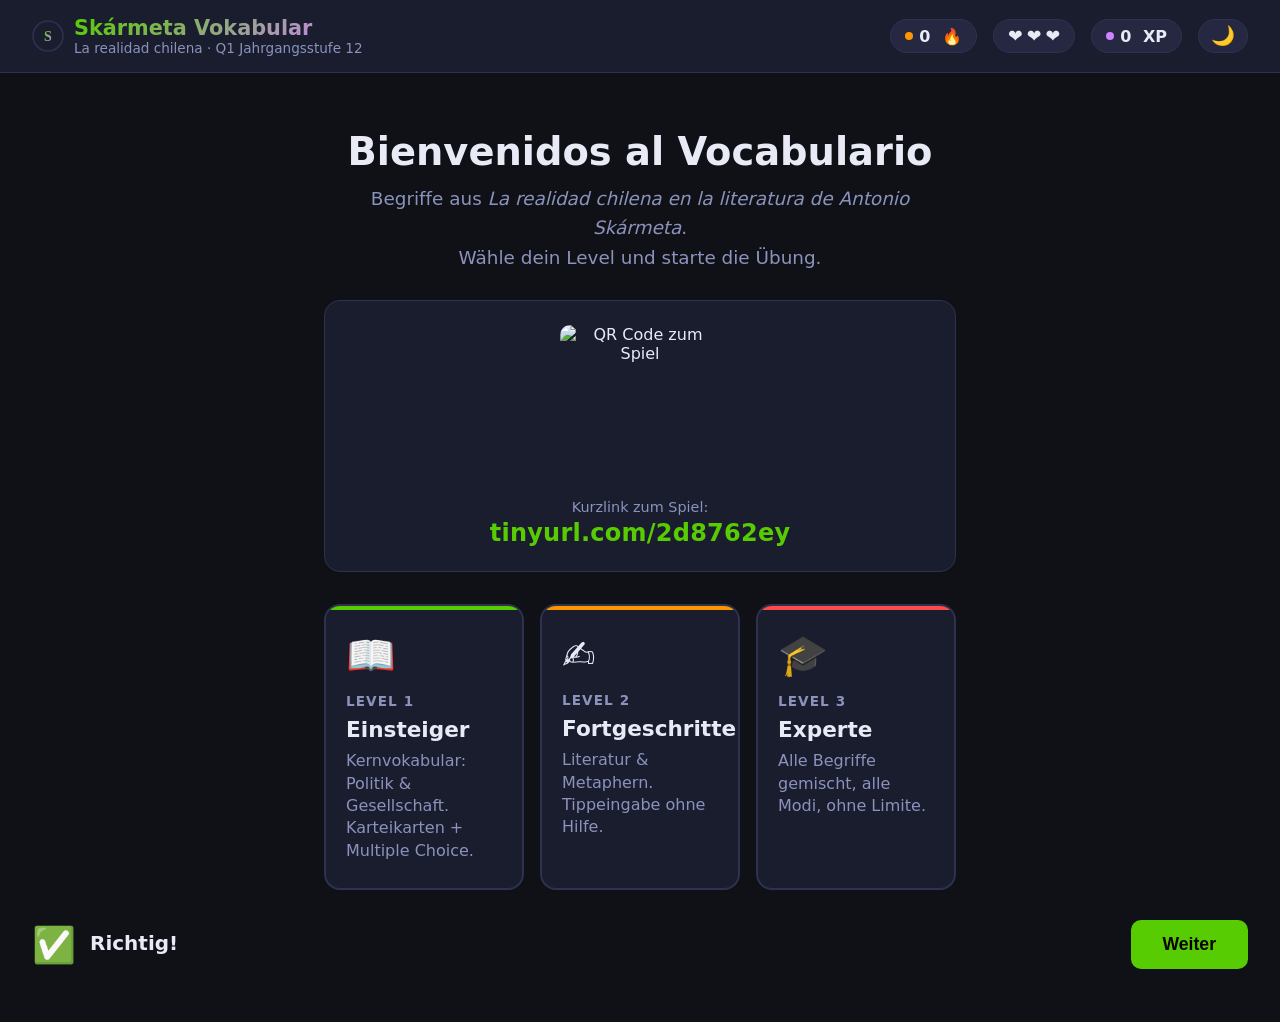
==== index.html @ 83bcca69 "feat: initial commit — Spanish 9 vocabulary games (unidades 1-5)" ====
<!DOCTYPE html>
<html lang="es">
<head>
  <meta charset="UTF-8" />
  <meta name="viewport" content="width=device-width, initial-scale=1.0" />
  <title>Skármeta Vocabulario — Q1</title>
  <style>
    :root {
      --bg: #0f1117;
      --surface: #1a1d2e;
      --surface2: #252840;
      --border: #2e3250;
      --accent: #58cc02;
      --accent-dim: #3a8a01;
      --accent2: #ce82ff;
      --accent3: #ff9600;
      --danger: #ff4b4b;
      --text: #e8eaf6;
      --text-muted: #8b93bc;
      --radius: 16px;
      --radius-sm: 10px;
    }

    * { box-sizing: border-box; margin: 0; padding: 0; }

    body {
      font-family: 'Segoe UI', system-ui, -apple-system, sans-serif;
      background: var(--bg);
      color: var(--text);
      min-height: 100vh;
      display: flex;
      flex-direction: column;
      align-items: center;
    }

    #konfetti-canvas {
      position: fixed; top: 0; left: 0;
      width: 100%; height: 100%;
      pointer-events: none;
      z-index: 9999;
    }

    header {
      width: 100%;
      background: var(--surface);
      border-bottom: 1px solid var(--border);
      padding: 16px 32px;
      display: flex;
      align-items: center;
      justify-content: space-between;
      position: sticky; top: 0; z-index: 100;
    }
    .header-brand { display: flex; align-items: center; gap: 10px; }
    .header-brand svg { width: 32px; height: 32px; }
    .header-brand h1 {
      font-size: 1.3rem; font-weight: 700;
      background: linear-gradient(135deg, var(--accent), var(--accent2));
      -webkit-background-clip: text; -webkit-text-fill-color: transparent;
      background-clip: text;
    }
    .header-brand p {
      font-size: 0.85rem; color: var(--text-muted); font-weight: 400;
      -webkit-text-fill-color: var(--text-muted);
    }
    .header-stats { display: flex; gap: 16px; }
    .stat-chip {
      display: flex; align-items: center; gap: 6px;
      background: var(--surface2); border: 1px solid var(--border);
      border-radius: 20px; padding: 6px 14px;
      font-size: 1rem; font-weight: 600;
    }
    .dot { width: 8px; height: 8px; border-radius: 50%; }
    .dot-green { background: var(--accent); }
    .dot-purple { background: var(--accent2); }
    .dot-orange { background: var(--accent3); }

    .progress-wrap {
      width: 100%; max-width: 680px;
      margin: 28px auto 0;
      padding: 0 24px;
    }
    .progress-meta {
      display: flex; justify-content: space-between;
      font-size: 0.95rem; color: var(--text-muted); margin-bottom: 8px;
    }
    .progress-bar {
      height: 10px; background: var(--surface2);
      border-radius: 999px; overflow: hidden; border: 1px solid var(--border);
    }
    .progress-fill {
      height: 100%;
      background: linear-gradient(90deg, var(--accent), #85e620);
      border-radius: 999px;
      transition: width 0.5s cubic-bezier(0.4, 0, 0.2, 1);
    }

    main {
      width: 100%; max-width: 680px;
      padding: 32px 24px 100px;
      flex: 1;
    }

    .screen { display: none; }
    .screen.active { display: block; }

    /* LANDING */
    #screen-landing { text-align: center; padding-top: 24px; }
    #screen-landing h2 { font-size: 2.4rem; font-weight: 800; margin-bottom: 10px; }
    #screen-landing > p { color: var(--text-muted); font-size: 1.15rem; margin-bottom: 28px; line-height: 1.6; }

    .landing-qr {
      display: flex; flex-direction: column; align-items: center;
      gap: 14px; margin-bottom: 32px;
      background: var(--surface); border: 1px solid var(--border);
      border-radius: var(--radius); padding: 24px 20px;
    }
    .landing-qr img { border-radius: 10px; }
    .landing-qr-link {
      display: flex; flex-direction: column; align-items: center; gap: 4px;
    }
    .landing-qr-link span { font-size: 0.9rem; color: var(--text-muted); }
    .landing-qr-link a {
      font-size: 1.5rem; font-weight: 800; color: var(--accent);
      text-decoration: none; letter-spacing: 0.01em;
    }
    .landing-qr-link a:hover { text-decoration: underline; }

    .level-grid {
      display: grid; grid-template-columns: repeat(auto-fit, minmax(200px, 1fr));
      gap: 16px; margin-bottom: 32px;
    }
    .level-card {
      background: var(--surface); border: 2px solid var(--border);
      border-radius: var(--radius); padding: 26px 20px;
      cursor: pointer; transition: all 0.2s; text-align: left; position: relative; overflow: hidden;
    }
    .level-card::before {
      content: ''; position: absolute; top: 0; left: 0; right: 0; height: 4px;
    }
    .level-card.lv1::before { background: var(--accent); }
    .level-card.lv2::before { background: var(--accent3); }
    .level-card.lv3::before { background: var(--danger); }
    .level-card:hover {
      border-color: var(--accent); transform: translateY(-3px);
      box-shadow: 0 8px 32px rgba(88,204,2,0.12);
    }
    .level-card .lv-badge {
      font-size: 0.85rem; font-weight: 700; letter-spacing: 0.08em;
      text-transform: uppercase; color: var(--text-muted); margin-bottom: 8px;
    }
    .level-card .lv-name { font-size: 1.35rem; font-weight: 700; margin-bottom: 8px; }
    .level-card .lv-desc { font-size: 1rem; color: var(--text-muted); line-height: 1.4; }
    .level-card .lv-icon { font-size: 2.5rem; margin-bottom: 14px; }

    /* MODE SELECT */
    #screen-mode { text-align: center; }
    .mode-title { font-size: 1.9rem; font-weight: 800; margin-bottom: 8px; }
    .mode-sub { color: var(--text-muted); font-size: 1.1rem; margin-bottom: 32px; }
    .mode-grid {
      display: grid; grid-template-columns: 1fr 1fr; gap: 16px; margin-bottom: 28px;
    }
    .mode-section-divider {
      display: flex; align-items: center; gap: 12px;
      margin: 4px 0 16px; color: var(--text-muted); font-size: 0.85rem;
      font-weight: 700; letter-spacing: 0.08em; text-transform: uppercase;
    }
    .mode-section-divider::before, .mode-section-divider::after {
      content: ''; flex: 1; height: 1px; background: var(--border);
    }
    .mode-card-featured {
      background: linear-gradient(135deg, rgba(88,204,2,0.07), rgba(206,130,255,0.07));
      border: 2px solid var(--border);
      border-radius: var(--radius); padding: 28px 20px;
      cursor: pointer; transition: all 0.2s; text-align: center; margin-bottom: 28px;
    }
    .mode-card-featured:hover { border-color: var(--accent2); transform: translateY(-2px); box-shadow: 0 8px 32px rgba(206,130,255,0.12); }
    .mode-card-featured.selected { border-color: var(--accent2); background: rgba(206,130,255,0.1); }

    /* ── DOUBLE GAME ── */
    .double-topbar {
      width: 100%; display: flex; align-items: center; justify-content: space-between;
      margin-bottom: 20px;
    }
    .double-pts { font-size: 2rem; font-weight: 900; color: var(--accent); letter-spacing: -0.02em; }
    .double-combo {
      background: var(--accent2); color: #fff; border-radius: 24px;
      padding: 5px 16px; font-size: 1.05rem; font-weight: 800;
      transition: transform 0.12s;
    }
    .double-combo.pop { transform: scale(1.4); }
    .double-counter-txt { color: var(--text-muted); font-size: 0.95rem; font-weight: 600; }
    .double-arena {
      display: flex; align-items: center; justify-content: center;
      gap: 16px; width: 100%; margin-bottom: 12px;
    }
    .double-card {
      position: relative; border-radius: 50%; flex-shrink: 0;
      display: flex; align-items: center; justify-content: center;
    }
    .double-card-left {
      width: 190px; height: 190px;
      background: radial-gradient(circle at 38% 38%, #1e2540, #0d0f1a);
      box-shadow: 0 0 0 4px var(--accent), 0 16px 48px rgba(88,204,2,0.25);
    }
    .double-card-right {
      width: 268px; height: 268px;
      background: radial-gradient(circle at 62% 38%, #221530, #0d0f1a);
      box-shadow: 0 0 0 4px var(--accent2), 0 16px 48px rgba(206,130,255,0.25);
    }
    .double-word-center {
      font-size: 1.25rem; font-weight: 800; text-align: center;
      padding: 20px; line-height: 1.3; color: var(--text); max-width: 156px; z-index: 1;
    }
    .double-dir-badge {
      position: absolute; bottom: 13%; left: 50%; transform: translateX(-50%);
      font-size: 0.7rem; font-weight: 700; letter-spacing: 0.12em;
      text-transform: uppercase; color: var(--accent); opacity: 0.9; z-index: 1;
    }
    .double-timer-svg {
      position: absolute; top: 0; left: 0; width: 100%; height: 100%;
      pointer-events: none; transform: rotate(-90deg);
    }
    .double-timer-track { fill: none; stroke: rgba(255,255,255,0.06); stroke-width: 7; }
    .double-timer-arc  { fill: none; stroke-width: 7; stroke-linecap: round; transition: stroke 0.4s; }
    .double-option {
      position: absolute;
      background: var(--surface2); border: 2px solid var(--border);
      border-radius: 14px; padding: 8px 10px;
      font-size: 0.88rem; font-weight: 700; cursor: pointer;
      transition: all 0.14s; max-width: 108px; text-align: center;
      line-height: 1.25; word-break: break-word; color: var(--text); z-index: 2;
    }
    .double-option:hover:not(:disabled) { border-color: var(--accent2); background: rgba(206,130,255,0.13); transform: scale(1.07); }
    .double-option.correct { border-color: var(--accent); background: rgba(88,204,2,0.2); color: var(--accent); }
    .double-option.wrong   { border-color: var(--danger); background: rgba(255,75,75,0.16); color: var(--danger); }
    .double-vs { font-size: 1.5rem; color: var(--text-muted); flex-shrink: 0; }
    @keyframes dblCardIn {
      from { opacity:0; transform: scale(0.65) rotate(-10deg); }
      to   { opacity:1; transform: scale(1) rotate(0deg); }
    }
    @keyframes dblShake {
      0%,100% { transform:translateX(0); }
      20% { transform:translateX(-9px); } 40% { transform:translateX(9px); }
      60% { transform:translateX(-5px); } 80% { transform:translateX(5px); }
    }
    .dbl-in    { animation: dblCardIn 0.38s cubic-bezier(0.34,1.56,0.64,1) both; }
    .dbl-shake { animation: dblShake 0.36s ease both; }
    .mode-card {
      background: var(--surface); border: 2px solid var(--border);
      border-radius: var(--radius); padding: 28px 20px;
      cursor: pointer; transition: all 0.2s; text-align: center;
    }
    .mode-card:hover { border-color: var(--accent); transform: translateY(-2px); }
    .mode-card.selected { border-color: var(--accent); background: rgba(88,204,2,0.07); }
    .mode-card .mode-icon { font-size: 2.8rem; margin-bottom: 14px; }
    .mode-card .mode-name { font-size: 1.3rem; font-weight: 700; margin-bottom: 8px; }
    .mode-card .mode-desc { font-size: 1rem; color: var(--text-muted); line-height: 1.4; }

    /* FLASHCARD */
    #screen-flash { text-align: center; }
    .exercise-label {
      font-size: 0.9rem; font-weight: 700; letter-spacing: 0.1em;
      text-transform: uppercase; color: var(--text-muted); margin-bottom: 20px;
    }
    .flash-card {
      perspective: 1000px; margin: 0 auto 28px;
      width: 100%; height: 300px; cursor: pointer;
    }
    .flash-inner {
      position: relative; width: 100%; height: 100%;
      transform-style: preserve-3d;
      transition: transform 0.55s cubic-bezier(0.4, 0, 0.2, 1);
    }
    .flash-card.flipped .flash-inner { transform: rotateY(180deg); }
    .flash-face {
      position: absolute; width: 100%; height: 100%;
      backface-visibility: hidden;
      background: var(--surface); border: 2px solid var(--border);
      border-radius: var(--radius); display: flex; flex-direction: column;
      align-items: center; justify-content: center; padding: 32px;
    }
    .flash-face.back { transform: rotateY(180deg); background: #1c1f35; }
    .flash-face .lang-tag {
      font-size: 0.88rem; font-weight: 700; letter-spacing: 0.1em;
      text-transform: uppercase; color: var(--text-muted); margin-bottom: 14px;
      border: 1px solid var(--border); border-radius: 20px; padding: 4px 12px;
    }
    .flash-face .word { font-size: 2.6rem; font-weight: 800; line-height: 1.2; margin-bottom: 14px; }
    .flash-face .context {
      font-size: 1.05rem; color: var(--text-muted); line-height: 1.5;
      font-style: italic; max-width: 420px;
    }
    .flash-face .hint-tap {
      position: absolute; bottom: 14px;
      font-size: 0.88rem; color: var(--text-muted);
    }
    .flash-face.back .category {
      margin-top: 14px; font-size: 0.88rem; color: var(--accent2);
      border: 1px solid var(--accent2); border-radius: 20px; padding: 4px 12px;
    }
    .flash-nav { display: flex; justify-content: center; gap: 12px; margin-bottom: 24px; }
    .flash-nav button {
      background: var(--surface2); border: 1px solid var(--border);
      color: var(--text); border-radius: var(--radius-sm);
      padding: 12px 28px; font-size: 1.05rem; font-weight: 600;
      cursor: pointer; transition: all 0.15s;
    }
    .flash-nav button:hover { border-color: var(--accent); color: var(--accent); }
    .flash-counter { color: var(--text-muted); font-size: 1rem; margin-bottom: 16px; }

    /* QUIZ */
    #screen-quiz { text-align: center; }
    .quiz-question-wrap {
      background: var(--surface); border: 2px solid var(--border);
      border-radius: var(--radius); padding: 40px 32px; margin-bottom: 28px;
    }
    .quiz-direction {
      font-size: 0.9rem; font-weight: 700; letter-spacing: 0.1em;
      text-transform: uppercase; color: var(--text-muted); margin-bottom: 18px;
    }
    .quiz-word { font-size: 2.8rem; font-weight: 800; margin-bottom: 14px; }
    .quiz-context { font-size: 1.1rem; color: var(--text-muted); font-style: italic; line-height: 1.5; }
    .options-grid { display: grid; grid-template-columns: 1fr 1fr; gap: 14px; margin-bottom: 20px; }
    .option-btn {
      background: var(--surface); border: 2px solid var(--border);
      border-radius: var(--radius-sm); padding: 20px 18px;
      font-size: 1.15rem; font-weight: 600; color: var(--text);
      cursor: pointer; transition: all 0.15s; text-align: left; line-height: 1.3;
    }
    .option-btn:hover:not(:disabled) { border-color: var(--accent2); background: rgba(206,130,255,0.07); }
    .option-btn.correct { border-color: var(--accent); background: rgba(88,204,2,0.12); color: var(--accent); }
    .option-btn.wrong { border-color: var(--danger); background: rgba(255,75,75,0.1); color: var(--danger); }
    .option-btn:disabled { cursor: default; }

    /* FEEDBACK BAR */
    .feedback-bar {
      position: fixed; bottom: 0; left: 0; right: 0; padding: 20px 32px;
      display: flex; align-items: center; justify-content: space-between;
      transform: translateY(100%);
      transition: transform 0.35s cubic-bezier(0.4,0,0.2,1);
      z-index: 500;
    }
    .feedback-bar.show { transform: translateY(0); }
    .feedback-bar.correct-bar { background: #162716; border-top: 3px solid var(--accent); }
    .feedback-bar.wrong-bar { background: #2e1111; border-top: 3px solid var(--danger); }
    .feedback-content { display: flex; align-items: center; gap: 14px; }
    .feedback-icon { font-size: 2.2rem; }
    .feedback-text h3 { font-size: 1.25rem; font-weight: 700; }
    .feedback-text p { font-size: 1rem; color: var(--text-muted); margin-top: 4px; }
    .feedback-bar.correct-bar .feedback-text h3 { color: var(--accent); }
    .feedback-bar.wrong-bar .feedback-text h3 { color: var(--danger); }
    .feedback-next-btn {
      background: var(--accent); color: #000; border: none;
      border-radius: var(--radius-sm); padding: 14px 32px;
      font-size: 1.1rem; font-weight: 800; cursor: pointer; transition: background 0.15s;
    }
    .feedback-next-btn:hover { background: #6ee803; }
    .feedback-bar.wrong-bar .feedback-next-btn { background: var(--danger); color: #fff; }

    /* RESULTS */
    #screen-results { text-align: center; padding-top: 20px; }
    .result-trophy {
      font-size: 5rem; margin-bottom: 16px; display: block;
      animation: bounceIn 0.6s cubic-bezier(0.3, 1.6, 0.5, 1);
    }
    @keyframes bounceIn {
      from { transform: scale(0); opacity: 0; }
      to   { transform: scale(1); opacity: 1; }
    }
    .result-title { font-size: 2.2rem; font-weight: 800; margin-bottom: 8px; }
    .result-subtitle { color: var(--text-muted); margin-bottom: 32px; font-size: 1.1rem; }
    .result-score-ring {
      width: 160px; height: 160px; margin: 0 auto 28px; position: relative;
    }
    .result-score-ring svg { transform: rotate(-90deg); }
    .result-score-ring .score-text {
      position: absolute; inset: 0;
      display: flex; flex-direction: column; align-items: center; justify-content: center;
    }
    .result-score-ring .score-pct { font-size: 2.5rem; font-weight: 800; }
    .result-score-ring .score-lbl { font-size: 0.9rem; color: var(--text-muted); font-weight: 600; }
    .result-stats-row { display: flex; justify-content: center; gap: 32px; margin-bottom: 32px; }
    .result-stat { text-align: center; }
    .result-stat .val { font-size: 2rem; font-weight: 800; }
    .result-stat .lbl { font-size: 0.9rem; color: var(--text-muted); font-weight: 600; }
    .val.green { color: var(--accent); }
    .val.red { color: var(--danger); }
    .val.purple { color: var(--accent2); }
    .result-msg {
      background: var(--surface); border: 1px solid var(--border);
      border-radius: var(--radius); padding: 20px 24px;
      font-size: 1.1rem; line-height: 1.7; margin-bottom: 28px;
      color: var(--text-muted); text-align: left;
    }
    .result-msg strong { color: var(--text); }

    .btn-primary {
      background: var(--accent); color: #000; border: none;
      border-radius: var(--radius-sm); padding: 16px 40px;
      font-size: 1.15rem; font-weight: 800; cursor: pointer; transition: background 0.15s;
    }
    .btn-primary:hover { background: #6ee803; }
    .btn-secondary {
      background: transparent; color: var(--text);
      border: 2px solid var(--border); border-radius: var(--radius-sm);
      padding: 15px 32px; font-size: 1.1rem; font-weight: 700;
      cursor: pointer; transition: all 0.15s; margin-left: 12px;
    }
    .btn-secondary:hover { border-color: var(--accent); color: var(--accent); }

    .streak-popup {
      position: fixed; top: 80px; right: 24px;
      background: var(--surface2); border: 2px solid var(--accent3);
      border-radius: var(--radius-sm); padding: 12px 20px;
      font-size: 1rem; font-weight: 700; color: var(--accent3);
      z-index: 800; opacity: 0; transform: translateX(60px);
      transition: all 0.35s;
    }
    .streak-popup.show { opacity: 1; transform: translateX(0); }

    .hearts { display: flex; gap: 4px; }
    .heart { font-size: 1.1rem; }

    .typing-wrap { margin-bottom: 20px; }
    .typing-input {
      width: 100%; background: var(--surface); border: 2px solid var(--border);
      border-radius: var(--radius-sm); padding: 18px 20px;
      font-size: 1.35rem; font-weight: 600; color: var(--text);
      outline: none; transition: border-color 0.15s;
    }
    .typing-input:focus { border-color: var(--accent2); }
    .typing-input.correct { border-color: var(--accent); }
    .typing-input.wrong { border-color: var(--danger); }
    .typing-hint { font-size: 1rem; color: var(--text-muted); margin-top: 10px; text-align: left; }
    .check-btn {
      width: 100%; background: var(--accent2); color: #fff; border: none;
      border-radius: var(--radius-sm); padding: 16px;
      font-size: 1.15rem; font-weight: 700; cursor: pointer; transition: background 0.15s; margin-top: 12px;
    }
    .check-btn:hover { background: #b56ae0; }
    .check-btn:disabled { opacity: 0.4; cursor: default; }

    .reward-banner {
      background: linear-gradient(135deg, #0e2200, #180930);
      border: 2px solid var(--accent); border-radius: var(--radius);
      padding: 24px; margin-bottom: 24px; text-align: center; display: none;
    }
    .reward-banner.show { display: block; animation: fadeSlideIn 0.5s; }
    @keyframes fadeSlideIn {
      from { opacity:0; transform: translateY(-16px); }
      to   { opacity:1; transform: translateY(0); }
    }
    .reward-banner .reward-stars { font-size: 2rem; margin-bottom: 10px; }
    .reward-banner h3 { font-size: 1.4rem; font-weight: 800; color: var(--accent); }
    .reward-banner p { font-size: 1rem; color: var(--text-muted); margin-top: 6px; }

    .back-link {
      display: inline-flex; align-items: center; gap: 6px;
      color: var(--text-muted); font-size: 1rem; font-weight: 600;
      cursor: pointer; margin-bottom: 24px; transition: color 0.15s;
      background: none; border: none;
    }
    .back-link:hover { color: var(--text); }

    @media (max-width: 540px) {
      .options-grid { grid-template-columns: 1fr; }
      header { padding: 12px 16px; }
      .header-stats { gap: 8px; }
      #screen-landing h2 { font-size: 1.9rem; }
      .quiz-word { font-size: 2.2rem; }
      .flash-face .word { font-size: 2rem; }
      .landing-qr-link a { font-size: 1.25rem; }
    }

    /* VERB CONJUGATION */
    #screen-verb { text-align: center; }
    .verb-card {
      background: var(--surface); border: 2px solid var(--border);
      border-radius: var(--radius); padding: 36px 32px; margin-bottom: 24px;
      text-align: left;
    }
    .verb-badges { display: flex; gap: 10px; margin-bottom: 16px; flex-wrap: wrap; }
    .verb-badge {
      font-size: 0.85rem; font-weight: 700; letter-spacing: 0.06em;
      text-transform: uppercase; border-radius: 20px; padding: 5px 14px;
    }
    .verb-badge.tense { background: rgba(88,204,2,0.12); color: var(--accent); border: 1px solid var(--accent); }
    .verb-badge.person { background: rgba(206,130,255,0.12); color: var(--accent2); border: 1px solid var(--accent2); }
    .verb-inf { font-size: 2rem; font-weight: 800; margin-bottom: 6px; }
    .verb-subject { font-size: 1rem; color: var(--text-muted); margin-bottom: 20px; }
    .verb-sentence { font-size: 1.3rem; line-height: 1.7; color: var(--text); font-style: italic; }
    .verb-sentence .gap {
      display: inline-block; background: var(--surface2);
      border-bottom: 3px solid var(--accent2); color: var(--accent2);
      font-style: normal; font-weight: 800; padding: 2px 14px;
      border-radius: 4px; min-width: 90px; text-align: center;
    }

    /* MEMORY */
    #screen-memory { text-align: center; }
    .mem-stats-row {
      display: flex; justify-content: center; gap: 14px;
      font-size: 1rem; font-weight: 600; color: var(--text-muted); margin-bottom: 20px;
    }
    .mem-stats-row span {
      background: var(--surface2); border: 1px solid var(--border);
      border-radius: 20px; padding: 5px 16px;
    }
    .memory-grid {
      display: grid; grid-template-columns: repeat(4, 1fr);
      gap: 10px; margin: 0 auto; max-width: 560px;
    }
    .mem-card { height: 120px; cursor: pointer; perspective: 800px; }
    .mem-inner {
      width: 100%; height: 100%; position: relative; transform-style: preserve-3d;
      transition: transform 0.45s cubic-bezier(0.4,0,0.2,1);
    }
    .mem-card.flipped .mem-inner,
    .mem-card.matched .mem-inner { transform: rotateY(180deg); }
    .mem-front, .mem-back {
      position: absolute; width: 100%; height: 100%;
      backface-visibility: hidden; border-radius: var(--radius-sm);
      display: flex; align-items: center; justify-content: center;
      font-weight: 700; padding: 8px; text-align: center; line-height: 1.3;
    }
    .mem-front { background: var(--surface2); border: 2px solid var(--border); font-size: 1.8rem; }
    .mem-back { transform: rotateY(180deg); font-size: 0.78rem; }
    .mem-back.es { background: var(--surface); border: 2px solid var(--accent2); color: var(--accent2); }
    .mem-back.de { background: var(--surface); border: 2px solid var(--accent3); color: var(--text); font-size: 0.72rem; }
    .mem-card.matched .mem-back { background: rgba(88,204,2,0.1); border-color: var(--accent); color: var(--accent); }
    .mem-card.wrong-flash .mem-back { border-color: var(--danger); background: rgba(255,75,75,0.08); color: var(--danger); }
    .mem-win {
      margin-top: 24px; background: var(--surface); border: 2px solid var(--accent);
      border-radius: var(--radius); padding: 28px; display: none;
    }
    .mem-win.show { display: block; animation: fadeSlideIn 0.4s; }
    .mem-win h3 { font-size: 1.6rem; font-weight: 800; color: var(--accent); margin-bottom: 8px; }
    .mem-win p { font-size: 1rem; color: var(--text-muted); margin-bottom: 20px; }
    @media (max-width: 540px) {
      .memory-grid { gap: 6px; }
      .mem-card { height: 80px; }
      .mem-back, .mem-back.de { font-size: 0.6rem; }
      .mem-front { font-size: 1.3rem; }
    }

    /* RACE GAME */
    #screen-race { text-align: center; }
    #race-canvas {
      width: 100%; max-width: 632px; height: 180px;
      border-radius: var(--radius); border: 2px solid var(--border);
      display: block; margin: 0 auto 14px;
    }
    .race-match-area { max-width: 560px; margin: 0 auto; }
    .race-feedback {
      min-height: 28px; font-size: 1.05rem; font-weight: 700;
      margin-bottom: 10px;
    }
    .race-pairs { display: grid; grid-template-columns: 1fr 1fr; gap: 10px; }
    .race-col { display: flex; flex-direction: column; gap: 8px; }
    .race-word-btn {
      background: var(--surface); border: 2px solid var(--border);
      border-radius: var(--radius-sm); padding: 12px 14px;
      font-size: 1rem; font-weight: 600; color: var(--text);
      cursor: pointer; transition: all 0.15s; text-align: center; line-height: 1.3;
    }
    .race-word-btn:hover:not(:disabled) { border-color: var(--accent2); background: rgba(206,130,255,0.08); }
    .race-word-btn.selected { border-color: var(--accent2); background: rgba(206,130,255,0.15); color: var(--accent2); }
    .race-word-btn.correct { border-color: var(--accent); background: rgba(88,204,2,0.12); color: var(--accent); cursor: default; }
    .race-word-btn.wrong { border-color: var(--danger); background: rgba(255,75,75,0.1); animation: raceWrong 0.4s; }
    .race-round-info { font-size: 0.95rem; color: var(--text-muted); margin-top: 12px; font-weight: 600; }
    @keyframes raceWrong {
      0%,100% { transform: translateX(0); }
      25%,75% { transform: translateX(-7px); }
      50% { transform: translateX(7px); }
    }

    /* ASTEROID GAME */
    #screen-asteroids { text-align: center; }
    .ast-score-wrap { max-width: 460px; margin: 0 auto 14px; }
    .ast-score-bar {
      height: 14px; background: var(--surface2);
      border-radius: 999px; overflow: hidden; border: 1px solid var(--border);
    }
    .ast-score-bar-fill {
      height: 100%; border-radius: 999px; width: 0%;
      background: linear-gradient(90deg, var(--accent), #85e620);
      transition: width 0.4s cubic-bezier(0.4,0,0.2,1);
    }
    .ast-score-num {
      font-size: 1rem; font-weight: 700; color: var(--text-muted);
      margin-top: 6px; display: flex; justify-content: space-between;
    }
    #ast-canvas {
      width: 100%; max-width: 632px; height: 340px;
      border-radius: var(--radius); border: 2px solid var(--border);
      display: block; margin: 0 auto; transition: transform 0.08s;
    }
    .ast-target-word {
      font-size: 1.05rem; color: var(--text-muted); margin: 12px 0 10px;
      min-height: 26px; font-weight: 600;
    }
    .ast-target-word strong { color: var(--accent2); font-size: 1.2rem; }
    .ast-input-wrap { display: flex; gap: 10px; align-items: center; max-width: 560px; margin: 0 auto; }
    .ast-input-wrap input {
      flex: 1; background: var(--surface); border: 2px solid var(--border);
      border-radius: var(--radius-sm); padding: 14px 18px;
      font-size: 1.2rem; font-weight: 600; color: var(--text);
      outline: none; transition: border-color 0.15s;
    }
    .ast-input-wrap input:focus { border-color: var(--accent2); }
    .ast-input-wrap input.ast-wrong { animation: astShake 0.45s; border-color: var(--danger); }
    .ast-submit-btn {
      background: var(--accent); color: #000; border: none;
      border-radius: var(--radius-sm); padding: 14px 26px;
      font-size: 1.2rem; font-weight: 800; cursor: pointer; transition: background 0.15s;
    }
    .ast-submit-btn:hover { background: #6ee803; }
    .ast-star-ctrl { display: inline-flex; align-items: center; gap: 2px; }
    .ast-star {
      cursor: pointer; font-size: 1.1rem; opacity: 0.25;
      transition: opacity 0.15s, transform 0.1s;
      user-select: none;
    }
    .ast-star:hover { transform: scale(1.25); }
    .ast-star.on { opacity: 1; }
    @keyframes astShake {
      0%,100% { transform: translateX(0); }
      20%,60% { transform: translateX(-8px); }
      40%,80% { transform: translateX(8px); }
    }

    /* LIGHT THEME */
    [data-theme="light"] {
      --bg: #f5f7fa;
      --surface: #ffffff;
      --surface2: #eef0f6;
      --border: #cdd2e8;
      --text: #1a1d2e;
      --text-muted: #616887;
    }
    [data-theme="light"] body { background: var(--bg); color: var(--text); }
    [data-theme="light"] header svg circle { fill: #eef0f6; stroke: #cdd2e8; }
    [data-theme="light"] .flash-face.back { background: #e8ecf8; }
    [data-theme="light"] .feedback-bar.correct-bar { background: #e6f9d8; }
    [data-theme="light"] .feedback-bar.wrong-bar { background: #fde8e8; }
    [data-theme="light"] .reward-banner { background: linear-gradient(135deg, #d8f5c0, #ecdcff); }
    [data-theme="light"] .typing-input { color: var(--text); }

    /* THEME TOGGLE BTN */
    .theme-btn {
      background: var(--surface2); border: 1px solid var(--border);
      border-radius: 20px; padding: 6px 12px;
      font-size: 1.2rem; cursor: pointer; transition: all 0.2s;
      line-height: 1;
    }
    .theme-btn:hover { border-color: var(--accent); transform: scale(1.1); }
  </style>
</head>
<body>

<canvas id="konfetti-canvas"></canvas>

<header>
  <div class="header-brand">
    <svg viewBox="0 0 32 32" fill="none" xmlns="http://www.w3.org/2000/svg">
      <circle cx="16" cy="16" r="15" fill="#1a1d2e" stroke="#2e3250" stroke-width="1.5"/>
      <text x="16" y="21" text-anchor="middle" font-size="14" font-weight="800"
            font-family="Georgia, serif" fill="url(#lg)">S</text>
      <defs>
        <linearGradient id="lg" x1="0" y1="0" x2="1" y2="1">
          <stop offset="0%" stop-color="#58cc02"/>
          <stop offset="100%" stop-color="#ce82ff"/>
        </linearGradient>
      </defs>
    </svg>
    <div>
      <h1>Skármeta Vokabular</h1>
      <p>La realidad chilena · Q1 Jahrgangsstufe 12</p>
    </div>
  </div>
  <div class="header-stats">
    <div class="stat-chip">
      <span class="dot dot-orange"></span>
      <span id="stat-streak">0</span>&nbsp;🔥
    </div>
    <div class="stat-chip hearts" id="hearts-display">
      <span class="heart">❤️</span>
      <span class="heart">❤️</span>
      <span class="heart">❤️</span>
    </div>
    <div class="stat-chip">
      <span class="dot dot-purple"></span>
      <span id="stat-xp">0</span>&nbsp;XP
    </div>
    <button class="theme-btn" id="theme-btn" onclick="toggleTheme()" title="Tema claro/oscuro">🌙</button>
  </div>
</header>

<div class="progress-wrap" id="progress-wrap" style="display:none">
  <div class="progress-meta">
    <span id="prog-label">Frage 0 von 0</span>
    <span id="prog-pct">0%</span>
  </div>
  <div class="progress-bar"><div class="progress-fill" id="prog-fill" style="width:0%"></div></div>
</div>

<main>

  <!-- LANDING -->
  <div id="screen-landing" class="screen active">
    <h2>Bienvenidos al Vocabulario</h2>
    <p>Begriffe aus <em>La realidad chilena en la literatura de Antonio Skármeta</em>.<br>
       Wähle dein Level und starte die Übung.</p>

    <div class="landing-qr">
      <img src="https://api.qrserver.com/v1/create-qr-code/?size=200x200&data=https://albecabrera.github.io/antonio_skarmenta/&color=58cc02&bgcolor=1a1d2e&margin=12"
           alt="QR Code zum Spiel" width="160" height="160">
      <div class="landing-qr-link">
        <span>Kurzlink zum Spiel:</span>
        <a href="https://tinyurl.com/2d8762ey" target="_blank">tinyurl.com/2d8762ey</a>
      </div>
    </div>

    <div class="level-grid">
      <div class="level-card lv1" onclick="selectLevel(1)">
        <div class="lv-icon">📖</div>
        <div class="lv-badge">Level 1</div>
        <div class="lv-name">Einsteiger</div>
        <div class="lv-desc">Kernvokabular: Politik & Gesellschaft. Karteikarten + Multiple Choice.</div>
      </div>
      <div class="level-card lv2" onclick="selectLevel(2)">
        <div class="lv-icon">✍️</div>
        <div class="lv-badge">Level 2</div>
        <div class="lv-name">Fortgeschritten</div>
        <div class="lv-desc">Literatur & Metaphern. Tippeingabe ohne Hilfe.</div>
      </div>
      <div class="level-card lv3" onclick="selectLevel(3)">
        <div class="lv-icon">🎓</div>
        <div class="lv-badge">Level 3</div>
        <div class="lv-name">Experte</div>
        <div class="lv-desc">Alle Begriffe gemischt, alle Modi, ohne Limite.</div>
      </div>
    </div>
  </div>

  <!-- MODE SELECT -->
  <div id="screen-mode" class="screen">
    <button class="back-link" onclick="goTo('landing')">← Zurück</button>
    <div class="mode-title" id="mode-title">Level 1 · Einsteiger</div>
    <div class="mode-sub">Wähle die Übungsart:</div>
    <div class="mode-grid">
      <div class="mode-card" id="mode-flash" onclick="selectMode('flash')">
        <div class="mode-icon">🃏</div>
        <div class="mode-name">Karteikarten</div>
        <div class="mode-desc">Spanisch ↔ Deutsch. Karte umdrehen und einprägen.</div>
      </div>
      <div class="mode-card" id="mode-mc-es-de" onclick="selectMode('mc-es-de')">
        <div class="mode-icon">🇪🇸→🇩🇪</div>
        <div class="mode-name">Spanisch → Deutsch</div>
        <div class="mode-desc">Wähle die richtige deutsche Übersetzung.</div>
      </div>
      <div class="mode-card" id="mode-mc-de-es" onclick="selectMode('mc-de-es')">
        <div class="mode-icon">🇩🇪→🇪🇸</div>
        <div class="mode-name">Deutsch → Spanisch</div>
        <div class="mode-desc">Wähle die richtige spanische Übersetzung.</div>
      </div>
      <div class="mode-card" id="mode-type" onclick="selectMode('type')">
        <div class="mode-icon">⌨️</div>
        <div class="mode-name">Eintippen</div>
        <div class="mode-desc">Schreibe die Übersetzung ohne Auswahlhilfe.</div>
      </div>
      <div class="mode-card" id="mode-verb" onclick="selectMode('verb')">
        <div class="mode-icon">🔤</div>
        <div class="mode-name">Verbkonjugation</div>
        <div class="mode-desc">Konjugiere Verben im Kontext. Pres. · Pret. Indef. · Imperfecto.</div>
      </div>
      <div class="mode-card" id="mode-memory" onclick="selectMode('memory')">
        <div class="mode-icon">🧩</div>
        <div class="mode-name">Memory</div>
        <div class="mode-desc">Finde alle Paare: Spanisch ↔ Deutsch. 8 Paare, 16 Karten.</div>
      </div>
      <div class="mode-card" id="mode-asteroids" onclick="selectMode('asteroids')">
        <div class="mode-icon">☄️</div>
        <div class="mode-name">Asteroiden</div>
        <div class="mode-desc">Übersetze Wörter bevor der Asteroid trifft. Erreiche 10 Punkte!</div>
      </div>
      <div class="mode-card" id="mode-race" onclick="selectMode('race')">
        <div class="mode-icon">🏎️</div>
        <div class="mode-name">Autorennen</div>
        <div class="mode-desc">Verknüpfe Wortpaare richtig und bring dein Auto ins Ziel!</div>
      </div>
    </div>
    <div class="mode-section-divider">Herausforderung</div>
    <div class="mode-card-featured" id="mode-double" onclick="selectMode('double')">
      <div class="mode-icon">🔀</div>
      <div class="mode-name">Double</div>
      <div class="mode-desc">Tippe die Übersetzung — Richtung wechselt zufällig pro Frage: ES→DE und DE→ES.</div>
    </div>
    <button class="btn-primary" onclick="startExercise()">Starten →</button>
  </div>

  <!-- FLASHCARD -->
  <div id="screen-flash" class="screen">
    <button class="back-link" onclick="goTo('mode')">← Zurück</button>
    <div class="exercise-label">Karteikarten · <span id="flash-level-label"></span></div>
    <div class="flash-card" id="flash-card" onclick="flipCard()">
      <div class="flash-inner">
        <div class="flash-face front">
          <span class="lang-tag">Español</span>
          <div class="word" id="flash-front-word"></div>
          <div class="context" id="flash-front-ctx"></div>
          <span class="hint-tap">Tippen zum Umdrehen</span>
        </div>
        <div class="flash-face back">
          <span class="lang-tag">Deutsch</span>
          <div class="word" id="flash-back-word"></div>
          <div class="context" id="flash-back-ctx"></div>
          <div class="category" id="flash-category"></div>
        </div>
      </div>
    </div>
    <div class="flash-counter" id="flash-counter">1 / 20</div>
    <div class="flash-nav">
      <button onclick="flashPrev()">← Zurück</button>
      <button onclick="flashNext()">Weiter →</button>
    </div>
    <button class="btn-primary" onclick="goTo('mode')" style="margin-top:8px">Quiz starten →</button>
  </div>

  <!-- QUIZ -->
  <div id="screen-quiz" class="screen">
    <button class="back-link" onclick="goTo('mode')">← Abbrechen</button>
    <div class="exercise-label" id="quiz-exercise-label"></div>
    <div class="quiz-question-wrap">
      <div class="quiz-direction" id="quiz-direction"></div>
      <div class="quiz-word" id="quiz-word"></div>
      <div class="quiz-context" id="quiz-context"></div>
    </div>
    <div id="mc-options" class="options-grid"></div>
    <div id="typing-section" class="typing-wrap" style="display:none">
      <input type="text" class="typing-input" id="typing-input"
             placeholder="Übersetzung eintippen…"
             onkeydown="if(event.key==='Enter')checkTyping()" />
      <div class="typing-hint" id="typing-hint"></div>
      <button class="check-btn" id="check-btn" onclick="checkTyping()">Überprüfen</button>
    </div>
  </div>

  <!-- VERB CONJUGATION -->
  <div id="screen-verb" class="screen">
    <button class="back-link" onclick="goTo('mode')">← Abbrechen</button>
    <div class="exercise-label">Verbkonjugation · <span id="verb-level-label"></span></div>
    <div class="verb-card">
      <div class="verb-badges">
        <span class="verb-badge tense" id="verb-tense"></span>
        <span class="verb-badge person" id="verb-person"></span>
      </div>
      <div class="verb-inf" id="verb-inf"></div>
      <div class="verb-subject">Sujeto: <strong id="verb-subject"></strong></div>
      <div class="verb-sentence" id="verb-sentence"></div>
    </div>
    <div class="typing-wrap">
      <input type="text" class="typing-input" id="verb-input"
             placeholder="Konjugierte Form eintippen…"
             onkeydown="if(event.key==='Enter')checkVerb()" />
      <div class="typing-hint" id="verb-hint"></div>
      <button class="check-btn" id="verb-check-btn" onclick="checkVerb()">Überprüfen</button>
    </div>
    <div class="flash-counter" id="verb-counter">1 / 15</div>
  </div>

  <!-- MEMORY -->
  <div id="screen-memory" class="screen">
    <button class="back-link" onclick="goTo('mode')">← Abbrechen</button>
    <div class="exercise-label">Memory · <span id="mem-level-label"></span></div>
    <div class="mem-stats-row">
      <span id="mem-pairs">0 / 8 Paare</span>
      <span id="mem-moves">0 Züge</span>
    </div>
    <div class="memory-grid" id="memory-grid"></div>
    <div class="mem-win" id="mem-win">
      <h3>🏆 Alle Paare gefunden!</h3>
      <p id="mem-win-msg"></p>
      <button class="btn-primary" onclick="startMemory()">Nochmal →</button>
      <button class="btn-secondary" onclick="goTo('mode')">Zurück</button>
    </div>
  </div>

  <!-- RACE GAME -->
  <div id="screen-race" class="screen">
    <button class="back-link" onclick="stopRaceGame(); goTo('mode')">← Abbrechen</button>
    <div class="exercise-label">🏎️ Autorennen · <span id="race-level-label"></span></div>
    <canvas id="race-canvas" width="632" height="180"></canvas>
    <div class="race-match-area">
      <div class="race-feedback" id="race-feedback">&nbsp;</div>
      <div class="race-pairs">
        <div class="race-col" id="race-col-left"></div>
        <div class="race-col" id="race-col-right"></div>
      </div>
      <div class="race-round-info" id="race-round-info">Runde 1 / 6</div>
    </div>
  </div>

  <!-- ASTEROID GAME -->
  <div id="screen-asteroids" class="screen">
    <button class="back-link" onclick="stopAsteroidGame(); goTo('mode')">← Abbrechen</button>
    <div class="exercise-label">☄️ Asteroiden · <span id="ast-level-label"></span></div>
    <div class="ast-score-wrap">
      <div class="ast-score-bar"><div class="ast-score-bar-fill" id="ast-score-fill"></div></div>
      <div class="ast-score-num">
        <span id="ast-score-num">0 / 10</span>
        <span class="ast-star-ctrl">
          Geschwindigkeit:
          <span class="ast-star" id="ast-star-1" onclick="astSetSpeed(1)" title="Langsam (~15s)">⭐</span>
          <span class="ast-star" id="ast-star-2" onclick="astSetSpeed(2)" title="Mittel (~10s)">⭐</span>
          <span class="ast-star" id="ast-star-3" onclick="astSetSpeed(3)" title="Schnell (~6s)">⭐</span>
        </span>
      </div>
    </div>
    <canvas id="ast-canvas" width="632" height="340"></canvas>
    <div class="ast-target-word" id="ast-target-word">Lade…</div>
    <div class="ast-input-wrap">
      <input type="text" id="ast-input" placeholder="Übersetzung eintippen…"
             onkeydown="if(event.key==='Enter')submitAsteroid()" autocomplete="off" />
      <button class="ast-submit-btn" onclick="submitAsteroid()">→</button>
    </div>
  </div>

  <!-- DOUBLE GAME -->
  <div id="screen-double" class="screen">
    <button class="back-link" onclick="stopDouble(); goTo('mode')">← Abbrechen</button>
    <div class="exercise-label">🔀 Double · <span id="double-level-label"></span></div>
    <div class="double-topbar">
      <div class="double-pts" id="double-pts">0</div>
      <div class="double-combo" id="double-combo">×1</div>
      <div class="double-counter-txt" id="double-counter">1 / 15</div>
    </div>
    <div class="double-arena">
      <div class="double-card double-card-left" id="double-card-left">
        <svg class="double-timer-svg" viewBox="0 0 190 190">
          <circle class="double-timer-track" cx="95" cy="95" r="87"/>
          <circle class="double-timer-arc"  id="double-timer-arc" cx="95" cy="95" r="87"/>
        </svg>
        <div class="double-word-center" id="double-word-src"></div>
        <div class="double-dir-badge" id="double-dir-badge">ES → DE</div>
      </div>
      <div class="double-vs">⚡</div>
      <div class="double-card double-card-right" id="double-card-right"></div>
    </div>
  </div>

  <!-- RESULTS -->
  <div id="screen-results" class="screen">
    <div class="reward-banner" id="reward-banner">
      <div class="reward-stars">⭐⭐⭐</div>
      <h3>Excelente — Nivel superado!</h3>
      <p>Du hast über 70% erreicht. Weiter so!</p>
    </div>
    <span class="result-trophy" id="result-trophy">🎉</span>
    <div class="result-title" id="result-title">Übung abgeschlossen!</div>
    <div class="result-subtitle" id="result-subtitle">Hier ist deine Auswertung:</div>
    <div class="result-score-ring">
      <svg width="150" height="150" viewBox="0 0 150 150">
        <circle cx="75" cy="75" r="60" fill="none" stroke="#1a1d2e" stroke-width="14"/>
        <circle id="score-ring" cx="75" cy="75" r="60" fill="none"
                stroke="#58cc02" stroke-width="14"
                stroke-dasharray="377" stroke-dashoffset="377"
                stroke-linecap="round"
                style="transition: stroke-dashoffset 1s ease"/>
      </svg>
      <div class="score-text">
        <span class="score-pct" id="score-pct">0%</span>
        <span class="score-lbl">Ergebnis</span>
      </div>
    </div>
    <div class="result-stats-row">
      <div class="result-stat">
        <div class="val green" id="res-correct">0</div>
        <div class="lbl">Richtig</div>
      </div>
      <div class="result-stat">
        <div class="val red" id="res-wrong">0</div>
        <div class="lbl">Falsch</div>
      </div>
      <div class="result-stat">
        <div class="val purple" id="res-xp">+0</div>
        <div class="lbl">XP verdient</div>
      </div>
    </div>
    <div class="result-msg" id="result-msg"></div>
    <div>
      <button class="btn-primary" onclick="restartSameMode()">Nochmal →</button>
      <button class="btn-secondary" onclick="goTo('landing')">Levels</button>
    </div>
  </div>

</main>

<div class="feedback-bar" id="feedback-bar">
  <div class="feedback-content">
    <span class="feedback-icon" id="fb-icon">✅</span>
    <div class="feedback-text">
      <h3 id="fb-title">Richtig!</h3>
      <p id="fb-detail"></p>
    </div>
  </div>
  <button class="feedback-next-btn" id="fb-next-btn" onclick="nextQuestion()">Weiter</button>
</div>

<div class="streak-popup" id="streak-popup">🔥 <span id="streak-popup-count">3</span> in Folge!</div>

<script>
const VOCAB = [
  { es: "la dictadura",        de: "die Diktatur",                               ctx_es: "Unter Pinochets Diktatur wurden Tausende verfolgt.",       ctx_de: "Pinochet etablierte eine brutale Diktatur.",               cat: "Politik" },
  { es: "el golpe de estado",  de: "der Staatsstreich / der Putsch",             ctx_es: "El golpe de estado de 1973 cambió Chile para siempre.",   ctx_de: "Der Putsch von 1973 veränderte Chile für immer.",          cat: "Politik" },
  { es: "el exilio",           de: "das Exil",                                   ctx_es: "Muchos artistas vivieron en el exilio.",                   ctx_de: "Viele Künstler lebten im Exil.",                           cat: "Politik" },
  { es: "la represión",        de: "die Unterdrückung / die Repression",         ctx_es: "La represión silenciaba toda voz crítica.",               ctx_de: "Die Repression erstickte jede kritische Stimme.",          cat: "Politik" },
  { es: "el desaparecido",     de: "der/die Verschwundene",                      ctx_es: "Los desaparecidos nunca regresaron.",                     ctx_de: "Die Verschwundenen kehrten nie zurück.",                   cat: "Politik" },
  { es: "la resistencia",      de: "der Widerstand",                             ctx_es: "La resistencia popular no se rindió.",                    ctx_de: "Der Volkswidertand gab nicht auf.",                        cat: "Politik" },
  { es: "el toque de queda",   de: "die Ausgangssperre",                         ctx_es: "El toque de queda impedía salir de noche.",               ctx_de: "Die Ausgangssperre verhinderte nächtliche Aktivitäten.",   cat: "Politik" },
  { es: "la censura",          de: "die Zensur",                                 ctx_es: "La censura eliminó libros y canciones.",                  ctx_de: "Die Zensur vernichtete Bücher und Lieder.",                cat: "Politik" },
  { es: "el régimen",          de: "das Regime",                                 ctx_es: "El régimen militar controlaba todo.",                     ctx_de: "Das Militärregime kontrollierte alles.",                   cat: "Politik" },
  { es: "la junta militar",    de: "die Militärjunta",                           ctx_es: "La junta militar tomó el poder en 1973.",                 ctx_de: "Die Militärjunta übernahm 1973 die Macht.",                cat: "Politik" },
  { es: "la solidaridad",      de: "die Solidarität",                            ctx_es: "La solidaridad entre vecinos fue esencial.",              ctx_de: "Die Solidarität unter Nachbarn war wesentlich.",           cat: "Gesellschaft" },
  { es: "la pobreza",          de: "die Armut",                                  ctx_es: "La pobreza marcó la vida de los personajes.",             ctx_de: "Armut prägte das Leben der Figuren.",                     cat: "Gesellschaft" },
  { es: "la esperanza",        de: "die Hoffnung",                               ctx_es: "A pesar de todo, guardaban la esperanza.",                ctx_de: "Trotz allem bewahrten sie die Hoffnung.",                 cat: "Gesellschaft" },
  { es: "el miedo",            de: "die Angst / die Furcht",                     ctx_es: "El miedo era el arma más poderosa del régimen.",          ctx_de: "Angst war die mächtigste Waffe des Regimes.",             cat: "Gesellschaft" },
  { es: "la memoria colectiva",de: "das kollektive Gedächtnis",                  ctx_es: "La literatura preserva la memoria colectiva.",            ctx_de: "Die Literatur bewahrt das kollektive Gedächtnis.",         cat: "Gesellschaft" },
  { es: "la identidad nacional",de: "die nationale Identität",                   ctx_es: "Skármeta explora la identidad nacional chilena.",          ctx_de: "Skármeta erkundet die chilenische nationale Identität.",   cat: "Gesellschaft" },
  { es: "el pueblo",           de: "das Volk / die Gemeinde",                    ctx_es: "El pueblo resistió a pesar del terror.",                  ctx_de: "Das Volk widerstand trotz des Terrors.",                  cat: "Gesellschaft" },
  { es: "el testimonio",       de: "das Zeugnis / der Bericht",                  ctx_es: "Su testimonio dejó huella en la historia.",               ctx_de: "Sein Zeugnis hinterließ Spuren in der Geschichte.",        cat: "Gesellschaft" },
  { es: "el narrador",         de: "der Erzähler",                               ctx_es: "El narrador es testigo de los hechos.",                   ctx_de: "Der Erzähler ist Zeuge der Ereignisse.",                  cat: "Literatur" },
  { es: "la metáfora",         de: "die Metapher",                               ctx_es: "Usa la metáfora del fútbol para hablar de libertad.",     ctx_de: "Er benutzt die Fußballmetapher für Freiheit.",             cat: "Literatur" },
  { es: "el compromiso político", de: "das politische Engagement",               ctx_es: "Skármeta muestra un fuerte compromiso político.",         ctx_de: "Skármeta zeigt starkes politisches Engagement.",          cat: "Literatur" },
  { es: "la voz narrativa",    de: "die Erzählerstimme",                         ctx_es: "La voz narrativa es cercana al lector.",                  ctx_de: "Die Erzählerstimme ist dem Leser nah.",                   cat: "Literatur" },
  { es: "el realismo mágico",  de: "der magische Realismus",                     ctx_es: "El realismo mágico mezcla lo cotidiano y lo fantástico.", ctx_de: "Der magische Realismus mischt Alltag und Fantastisches.", cat: "Literatur" },
  { es: "el protagonista",     de: "der Protagonist / die Hauptfigur",           ctx_es: "El protagonista busca su identidad.",                     ctx_de: "Der Protagonist sucht seine Identität.",                  cat: "Literatur" },
  { es: "la trama",            de: "die Handlung / der Plot",                    ctx_es: "La trama se desarrolla en Santiago.",                     ctx_de: "Die Handlung spielt sich in Santiago ab.",                cat: "Literatur" },
  { es: "el símbolo",          de: "das Symbol",                                 ctx_es: "El cartero es símbolo de conexión humana.",               ctx_de: "Der Briefträger ist ein Symbol menschlicher Verbindung.", cat: "Literatur" },
  { es: "la Unidad Popular",   de: "die Volkseinheit (linkes Wahlbündnis)",      ctx_es: "La UP fue derrocada en 1973.",                            ctx_de: "Die Volkseinheit wurde 1973 gestürzt.",                   cat: "Chile" },
  { es: "el Estadio Nacional", de: "das Nationalstadion (als Lager genutzt)",    ctx_es: "El Estadio Nacional fue usado como centro de detención.", ctx_de: "Das Nationalstadion wurde als Haftlager genutzt.",        cat: "Chile" },
  { es: "la DINA",             de: "die DINA (Geheimpolizei Pinochets)",          ctx_es: "La DINA perseguía a los opositores.",                     ctx_de: "Die DINA verfolgte die Oppositionellen.",                  cat: "Chile" },
  { es: "la Nueva Canción Chilena", de: "der Neue Chilenische Gesang",           ctx_es: "Víctor Jara fue símbolo de la Nueva Canción Chilena.",    ctx_de: "Víctor Jara war Symbol des Neuen Chilenischen Gesangs.", cat: "Chile" },
];

const LEVEL_SETS = {
  1: VOCAB.slice(0, 15),
  2: VOCAB.slice(10, 27),
  3: VOCAB,
};
const LEVEL_NAMES = {
  1: "Level 1 · Einsteiger",
  2: "Level 2 · Fortgeschritten",
  3: "Level 3 · Experte",
};

let state = {
  level: 1, mode: null,
  currentSet: [],
  flashIndex: 0,
  quizItems: [], qIndex: 0,
  correct: 0, wrong: 0,
  lives: 3, streak: 0, xp: 0,
  totalXP: 0,
  awaitingNext: false,
};

function goTo(name) {
  document.querySelectorAll('.screen').forEach(s => s.classList.remove('active'));
  document.getElementById('screen-' + name).classList.add('active');
  document.getElementById('progress-wrap').style.display = name === 'quiz' ? 'block' : 'none';
  hideFeedback();
}

function selectLevel(lv) {
  state.level = lv;
  state.currentSet = [...LEVEL_SETS[lv]];
  document.getElementById('mode-title').textContent = LEVEL_NAMES[lv];
  selectedMode = null;
  document.querySelectorAll('.mode-card, .mode-card-featured').forEach(c => c.classList.remove('selected'));
  goTo('mode');
}

let selectedMode = null;
function selectMode(m) {
  selectedMode = m;
  document.querySelectorAll('.mode-card, .mode-card-featured').forEach(c => c.classList.remove('selected'));
  document.getElementById('mode-' + m).classList.add('selected');
}

function startExercise() {
  if (!selectedMode) selectMode('mc-es-de');
  state.mode = selectedMode;
  if (state.mode === 'flash') startFlash();
  else if (state.mode === 'verb') startVerb();
  else if (state.mode === 'memory') startMemory();
  else if (state.mode === 'asteroids') startAsteroidGame();
  else if (state.mode === 'race') startRaceGame();
  else if (state.mode === 'double') startDoubleQuiz();
  else startQuiz();
}

// ── DOUBLE GAME ──
const DBL_TIME = 9000;
const DBL_POSITIONS = [
  { top: '9%',    left: '50%',  transform: 'translateX(-50%)' },
  { top: '50%',   right: '3%',  transform: 'translateY(-50%)' },
  { bottom: '9%', left: '50%',  transform: 'translateX(-50%)' },
  { top: '50%',   left: '3%',   transform: 'translateY(-50%)' },
];

let dbl = { items:[], index:0, pts:0, combo:1, t0:0, raf:null, running:false, locked:false };

function startDoubleQuiz() {
  dbl.items = shuffle([...state.currentSet]).map(item => ({
    ...item, _dir: Math.random() < 0.5 ? 'es-de' : 'de-es'
  }));
  dbl.index = 0; dbl.pts = 0; dbl.combo = 1;
  dbl.running = true; dbl.locked = false;
  state.correct = 0; state.wrong = 0; state.xp = 0;
  document.getElementById('double-level-label').textContent = LEVEL_NAMES[state.level];
  goTo('double');
  dblRender();
}

function stopDouble() {
  dbl.running = false;
  if (dbl.raf) { cancelAnimationFrame(dbl.raf); dbl.raf = null; }
}

function dblRender() {
  if (!dbl.running) return;
  const item = dbl.items[dbl.index];
  const isEsDE = item._dir === 'es-de';
  const src = isEsDE ? item.es : item.de;
  const correct = isEsDE ? shortDE(item.de) : item.es;

  document.getElementById('double-counter').textContent = (dbl.index + 1) + ' / ' + dbl.items.length;
  document.getElementById('double-pts').textContent = dbl.pts;
  dblUpdateCombo();

  const lCard = document.getElementById('double-card-left');
  document.getElementById('double-word-src').textContent = src;
  document.getElementById('double-dir-badge').textContent = isEsDE ? 'ES → DE' : 'DE → ES';
  lCard.className = 'double-card double-card-left dbl-in';

  const distractors = shuffle(
    dbl.items.filter(x => x !== item).map(x => isEsDE ? shortDE(x.de) : x.es)
  ).slice(0, 3);
  const options = shuffle([correct, ...distractors]);

  const rCard = document.getElementById('double-card-right');
  rCard.innerHTML = '';
  rCard.className = 'double-card double-card-right dbl-in';
  options.forEach((opt, i) => {
    const btn = document.createElement('button');
    btn.className = 'double-option';
    Object.assign(btn.style, DBL_POSITIONS[i]);
    btn.textContent = opt;
    btn.onclick = () => dblAnswer(btn, opt, correct);
    rCard.appendChild(btn);
  });

  dblStartTimer();
}

function dblStartTimer() {
  dbl.locked = false;
  dbl.t0 = performance.now();
  const arc = document.getElementById('double-timer-arc');
  const C = 2 * Math.PI * 87;
  arc.style.strokeDasharray = C;

  function tick(now) {
    if (!dbl.running) return;
    const ratio = Math.max(0, 1 - (now - dbl.t0) / DBL_TIME);
    arc.style.strokeDashoffset = C * (1 - ratio);
    arc.style.stroke = ratio > 0.45 ? 'var(--accent)' : ratio > 0.2 ? 'var(--accent3)' : 'var(--danger)';
    if (ratio <= 0 && !dbl.locked) { dbl.locked = true; dblTimeout(); return; }
    if (ratio > 0) dbl.raf = requestAnimationFrame(tick);
  }
  dbl.raf = requestAnimationFrame(tick);
}

function dblAnswer(btn, chosen, correct) {
  if (dbl.locked) return;
  dbl.locked = true;
  if (dbl.raf) { cancelAnimationFrame(dbl.raf); dbl.raf = null; }

  document.querySelectorAll('.double-option').forEach(b => {
    b.disabled = true;
    if (b.textContent === correct) b.classList.add('correct');
  });

  if (chosen === correct) {
    btn.classList.add('correct');
    state.correct++;
    const timeBonus = Math.round((1 - (performance.now() - dbl.t0) / DBL_TIME) * 100);
    const pts = Math.max(10, 50 + timeBonus) * dbl.combo;
    dbl.pts += pts;
    dbl.combo = Math.min(8, dbl.combo + 1);
    state.xp += pts;
    dblUpdateCombo(true);
    document.getElementById('double-pts').textContent = dbl.pts;
    document.getElementById('stat-streak').textContent = state.correct;
  } else {
    btn.classList.add('wrong');
    state.wrong++;
    dbl.combo = 1;
    document.getElementById('double-card-left').classList.add('dbl-shake');
    dblUpdateCombo();
  }
  setTimeout(dblAdvance, 850);
}

function dblTimeout() {
  state.wrong++;
  dbl.combo = 1;
  dblUpdateCombo();
  const item = dbl.items[dbl.index];
  const correct = item._dir === 'es-de' ? shortDE(item.de) : item.es;
  document.querySelectorAll('.double-option').forEach(b => {
    b.disabled = true;
    if (b.textContent === correct) b.classList.add('correct');
  });
  setTimeout(dblAdvance, 850);
}

function dblAdvance() {
  dbl.index++;
  if (dbl.index >= dbl.items.length) {
    stopDouble();
    state.totalXP += state.xp;
    document.getElementById('stat-xp').textContent = state.totalXP;
    showResults();
  } else {
    dblRender();
  }
}

function dblUpdateCombo(pop = false) {
  const el = document.getElementById('double-combo');
  el.textContent = '×' + dbl.combo;
  if (pop) {
    el.classList.remove('pop'); void el.offsetWidth; el.classList.add('pop');
    setTimeout(() => el.classList.remove('pop'), 200);
  }
}

// ── FLASHCARD ──
function startFlash() {
  state.flashIndex = 0;
  document.getElementById('flash-level-label').textContent = LEVEL_NAMES[state.level];
  document.getElementById('flash-card').classList.remove('flipped');
  renderFlash();
  goTo('flash');
}

function renderFlash() {
  const item = state.currentSet[state.flashIndex];
  document.getElementById('flash-front-word').textContent = item.es;
  document.getElementById('flash-front-ctx').textContent = item.ctx_es;
  document.getElementById('flash-back-word').textContent = item.de;
  document.getElementById('flash-back-ctx').textContent = item.ctx_de;
  document.getElementById('flash-category').textContent = item.cat;
  document.getElementById('flash-counter').textContent =
    (state.flashIndex + 1) + ' / ' + state.currentSet.length;
  document.getElementById('flash-card').classList.remove('flipped');
}

function flipCard() { document.getElementById('flash-card').classList.toggle('flipped'); }
function flashNext() {
  if (state.flashIndex < state.currentSet.length - 1) { state.flashIndex++; renderFlash(); }
}
function flashPrev() {
  if (state.flashIndex > 0) { state.flashIndex--; renderFlash(); }
}

// ── QUIZ ──
function startQuiz() {
  state.quizItems = shuffle([...state.currentSet]);
  state.qIndex = 0; state.correct = 0; state.wrong = 0;
  state.lives = 3; state.streak = 0; state.xp = 0;
  state.awaitingNext = false;
  updateHeartsDisplay(); renderProgress(); goTo('quiz'); renderQuestion();
}

function renderQuestion() {
  if (state.qIndex >= state.quizItems.length || state.lives <= 0) { showResults(); return; }
  const item = state.quizItems[state.qIndex];
  const isDouble = state.mode === 'double';
  const isEsDE = isDouble ? item._dir === 'es-de' : state.mode === 'mc-es-de';
  const isType = state.mode === 'type' || isDouble;
  const srcIsEs = isEsDE || state.mode === 'type';

  let dirLabel;
  if (isDouble) dirLabel = isEsDE ? 'Español → Deutsch (eintippen)' : 'Deutsch → Español (eintippen)';
  else if (isType) dirLabel = 'Español → Deutsch (eintippen)';
  else dirLabel = isEsDE ? 'Español → Deutsch' : 'Deutsch → Español';

  document.getElementById('quiz-exercise-label').textContent =
    LEVEL_NAMES[state.level] + ' · ' + modeLabel(state.mode);
  document.getElementById('quiz-direction').textContent = dirLabel;
  document.getElementById('quiz-word').textContent = srcIsEs ? item.es : item.de;
  document.getElementById('quiz-context').textContent = srcIsEs ? item.ctx_es : item.ctx_de;

  if (!isType) {
    renderMC(item, isEsDE);
    document.getElementById('mc-options').style.display = 'grid';
    document.getElementById('typing-section').style.display = 'none';
  } else {
    document.getElementById('mc-options').style.display = 'none';
    document.getElementById('typing-section').style.display = 'block';
    const inp = document.getElementById('typing-input');
    inp.value = ''; inp.className = 'typing-input'; inp.disabled = false;
    document.getElementById('check-btn').disabled = false;
    document.getElementById('typing-hint').textContent = 'Kategorie: ' + item.cat;
    inp.focus();
  }
  renderProgress();
}

function renderMC(item, isEsDE) {
  const correct = isEsDE ? item.de : item.es;
  const distractors = shuffle(
    state.quizItems.filter(x => x !== item).map(x => isEsDE ? x.de : x.es)
  ).slice(0, 3);
  const options = shuffle([correct, ...distractors]);
  const grid = document.getElementById('mc-options');
  grid.innerHTML = '';
  options.forEach(opt => {
    const btn = document.createElement('button');
    btn.className = 'option-btn';
    btn.textContent = opt;
    btn.onclick = () => handleMC(btn, opt, correct, item);
    grid.appendChild(btn);
  });
}

function handleMC(btn, chosen, correct, item) {
  if (state.awaitingNext) return;
  state.awaitingNext = true;
  document.querySelectorAll('.option-btn').forEach(b => {
    b.disabled = true;
    if (b.textContent === correct) b.classList.add('correct');
  });
  if (chosen === correct) { btn.classList.add('correct'); handleCorrect(item); }
  else { btn.classList.add('wrong'); handleWrong(item); }
}

function checkTyping() {
  if (state.awaitingNext) return;
  const item = state.quizItems[state.qIndex];
  const isDouble = state.mode === 'double';
  const targetIsDE = !isDouble || item._dir === 'es-de';
  const inp = document.getElementById('typing-input');
  const answer = inp.value.trim().toLowerCase();
  let ok;
  if (targetIsDE) {
    const target = item.de.toLowerCase();
    const mainTarget = target.split('/')[0].trim().replace(/^(der|die|das)\s+/, '').trim();
    const userClean = answer.replace(/^(der|die|das)\s+/, '').trim();
    ok = answer === target || answer.includes(mainTarget) || (mainTarget.includes(userClean) && userClean.length > 3);
  } else {
    const target = item.es.toLowerCase();
    const mainTarget = target.split('/')[0].trim().replace(/^(el|la|los|las)\s+/, '').trim();
    const userClean = answer.replace(/^(el|la|los|las)\s+/, '').trim();
    ok = answer === target || answer.includes(mainTarget) || (mainTarget.includes(userClean) && userClean.length > 3);
  }
  state.awaitingNext = true;
  inp.disabled = true;
  document.getElementById('check-btn').disabled = true;
  if (ok) { inp.classList.add('correct'); handleCorrect(item); }
  else { inp.classList.add('wrong'); handleWrong(item); }
}

function handleCorrect(item) {
  state.correct++;
  state.streak++;
  const bonus = state.streak >= 3 ? 5 : 0;
  state.xp += 10 + bonus;
  document.getElementById('stat-streak').textContent = state.streak;
  if (state.streak > 0 && state.streak % 3 === 0) showStreakPopup(state.streak);
  showFeedback(true, item);
}

function handleWrong(item) {
  state.wrong++;
  state.streak = 0;
  state.lives--;
  document.getElementById('stat-streak').textContent = 0;
  updateHeartsDisplay();
  showFeedback(false, item);
}

function nextQuestion() {
  state.qIndex++;
  state.awaitingNext = false;
  hideFeedback();
  if (state.lives <= 0 || state.qIndex >= state.quizItems.length) showResults();
  else renderQuestion();
}

function renderProgress() {
  const total = state.quizItems.length;
  const pct = Math.round((state.qIndex / total) * 100);
  document.getElementById('prog-label').textContent = `Frage ${state.qIndex} von ${total}`;
  document.getElementById('prog-pct').textContent = pct + '%';
  document.getElementById('prog-fill').style.width = pct + '%';
}

// ── FEEDBACK ──
function showFeedback(ok, item) {
  const bar = document.getElementById('feedback-bar');
  bar.className = 'feedback-bar show ' + (ok ? 'correct-bar' : 'wrong-bar');
  document.getElementById('fb-icon').textContent = ok ? '🎉' : '💡';
  document.getElementById('fb-title').textContent = ok ? 'Richtig!' : 'Die Antwort war:';
  document.getElementById('fb-detail').textContent = `${item.es} = ${item.de}  ·  ${item.cat}`;
  const isLast = state.qIndex + 1 >= state.quizItems.length || state.lives <= 0;
  document.getElementById('fb-next-btn').textContent = isLast ? 'Ergebnis ansehen' : 'Weiter';
}

function hideFeedback() {
  document.getElementById('feedback-bar').className = 'feedback-bar';
}

// ── RESULTS ──
function showResults() {
  hideFeedback();
  const total = state.correct + state.wrong;
  const pct = total === 0 ? 0 : Math.round((state.correct / total) * 100);
  const passed = pct >= 70;

  state.totalXP += state.xp;
  document.getElementById('stat-xp').textContent = state.totalXP;

  document.getElementById('result-trophy').textContent =
    pct === 100 ? '🏆' : pct >= 70 ? '🎉' : pct >= 40 ? '📚' : '💪';
  document.getElementById('result-title').textContent =
    pct === 100 ? '¡Perfecto! Makellos!' : pct >= 70 ? '¡Muy bien! Bestanden!' : 'Weiter üben!';
  document.getElementById('result-subtitle').textContent =
    LEVEL_NAMES[state.level] + ' · ' + modeLabel(state.mode);
  document.getElementById('res-correct').textContent = state.correct;
  document.getElementById('res-wrong').textContent = state.wrong;
  document.getElementById('res-xp').textContent = '+' + state.xp;
  document.getElementById('score-pct').textContent = pct + '%';

  document.getElementById('result-msg').innerHTML = buildResultMsg(pct);

  setTimeout(() => {
    const ring = document.getElementById('score-ring');
    ring.style.strokeDashoffset = 377 - (377 * pct / 100);
    ring.style.stroke = pct >= 70 ? '#58cc02' : pct >= 40 ? '#ff9600' : '#ff4b4b';
  }, 200);

  const banner = document.getElementById('reward-banner');
  if (passed) { banner.classList.add('show'); setTimeout(launchKonfetti, 400); }
  else banner.classList.remove('show');

  goTo('results');
  document.getElementById('progress-wrap').style.display = 'none';
}

function buildResultMsg(pct) {
  if (pct === 100) return '<strong>Makellos!</strong> Du hast alle Begriffe korrekt. Bereit für die Klausur.';
  if (pct >= 85) return '<strong>Hervorragend!</strong> Du beherrschst das Vokabular sehr gut. Wiederhole die ' + state.wrong + ' falschen Begriffe noch einmal.';
  if (pct >= 70) return '<strong>Gut gemacht!</strong> Du hast das Level bestanden. Konzentriere dich auf die Begriffe, die noch fehlen.';
  if (pct >= 40) return '<strong>Solide Grundlage</strong> — aber noch nicht genug. Empfehlung: Starte mit den <em>Karteikarten</em>, dann probiere das Quiz erneut.';
  return '<strong>Noch nicht bestanden.</strong> Starte mit den Karteikarten und übe dann einzelne Kategorien gezielt. Du schaffst das!';
}

function restartSameMode() {
  document.getElementById('reward-banner').classList.remove('show');
  if (state.mode === 'verb') startVerb();
  else if (state.mode === 'asteroids') startAsteroidGame();
  else if (state.mode === 'race') startRaceGame();
  else if (state.mode === 'double') startDoubleQuiz();
  else startQuiz();
}

// ── HEARTS ──
function updateHeartsDisplay() {
  const d = document.getElementById('hearts-display');
  d.innerHTML = '';
  for (let i = 0; i < 3; i++) {
    const s = document.createElement('span');
    s.className = 'heart';
    s.textContent = i < state.lives ? '❤️' : '🖤';
    d.appendChild(s);
  }
}

function showStreakPopup(n) {
  const el = document.getElementById('streak-popup');
  document.getElementById('streak-popup-count').textContent = n;
  el.classList.add('show');
  setTimeout(() => el.classList.remove('show'), 2500);
}

// ── KONFETTI ──
function launchKonfetti() {
  const canvas = document.getElementById('konfetti-canvas');
  const ctx = canvas.getContext('2d');
  canvas.width = window.innerWidth;
  canvas.height = window.innerHeight;
  const colors = ['#58cc02','#ce82ff','#ff9600','#ff4b4b','#00d4ff','#ffeb3b','#ffffff'];
  const particles = Array.from({ length: 180 }, () => ({
    x: Math.random() * canvas.width,
    y: -10 - Math.random() * 400,
    vx: (Math.random() - 0.5) * 5,
    vy: 2 + Math.random() * 4,
    size: 7 + Math.random() * 8,
    color: colors[Math.floor(Math.random() * colors.length)],
    rot: Math.random() * 360,
    rotSpeed: (Math.random() - 0.5) * 9,
    shape: Math.random() > 0.4 ? 'rect' : 'circle',
    alpha: 1,
  }));
  let frame = 0;
  (function draw() {
    ctx.clearRect(0, 0, canvas.width, canvas.height);
    let alive = false;
    particles.forEach(p => {
      p.x += p.vx; p.y += p.vy; p.vy += 0.07; p.rot += p.rotSpeed;
      if (frame > 90) p.alpha -= 0.013;
      if (p.alpha <= 0 || p.y > canvas.height + 20) return;
      alive = true;
      ctx.save();
      ctx.globalAlpha = Math.max(0, p.alpha);
      ctx.translate(p.x, p.y);
      ctx.rotate(p.rot * Math.PI / 180);
      ctx.fillStyle = p.color;
      if (p.shape === 'rect') ctx.fillRect(-p.size/2, -p.size/4, p.size, p.size/2);
      else { ctx.beginPath(); ctx.arc(0,0,p.size/2,0,Math.PI*2); ctx.fill(); }
      ctx.restore();
    });
    frame++;
    if (alive && frame < 240) requestAnimationFrame(draw);
    else ctx.clearRect(0, 0, canvas.width, canvas.height);
  })();
}

// ── UTILS ──
function shuffle(arr) {
  for (let i = arr.length - 1; i > 0; i--) {
    const j = Math.floor(Math.random() * (i + 1));
    [arr[i], arr[j]] = [arr[j], arr[i]];
  }
  return arr;
}

function modeLabel(m) {
  return { flash:'Karteikarten', 'mc-es-de':'Spanisch→Deutsch', 'mc-de-es':'Deutsch→Spanisch', type:'Eintippen', verb:'Verbkonjugation', memory:'Memory', asteroids:'Asteroiden', race:'Autorennen', double:'Double' }[m] || m;
}

updateHeartsDisplay();

// ── VERBS DATA ──
const VERBS = [
  { inf:"resistir",     subject:"El pueblo",          tense:"Pret. Indefinido", person:"3ª sing.",
    sentence:"El pueblo ___ durante años de represión.",              answer:"resistió",       ctx:"resistir (reg. -IR): resistió" },
  { inf:"tomar",        subject:"Los militares",       tense:"Pret. Indefinido", person:"3ª plur.",
    sentence:"Los militares ___ el poder en 1973.",                   answer:"tomaron",        ctx:"tomar (reg. -AR): tomaron" },
  { inf:"exiliarse",    subject:"Muchos artistas",     tense:"Pret. Indefinido", person:"3ª plur.",
    sentence:"Muchos artistas se ___ tras el golpe.",                 answer:"exiliaron",      ctx:"exiliar(se) (reg. -AR): exiliaron" },
  { inf:"prohibir",     subject:"La junta",            tense:"Pret. Indefinido", person:"3ª sing.",
    sentence:"La junta ___ libros y canciones.",                      answer:"prohibió",       ctx:"prohibir (reg. -IR): prohibió" },
  { inf:"desaparecer",  subject:"Miles de personas",   tense:"Pret. Indefinido", person:"3ª plur.",
    sentence:"Miles de personas ___ durante la dictadura.",           answer:"desaparecieron", ctx:"desaparecer (reg. -ER): desaparecieron" },
  { inf:"huir",         subject:"Skármeta",            tense:"Pret. Indefinido", person:"3ª sing.",
    sentence:"Skármeta ___ al exilio en 1973.",                       answer:"huyó",           ctx:"huir (irr. y→y): huyó" },
  { inf:"perseguir",    subject:"La DINA",             tense:"Pret. Indefinido", person:"3ª sing.",
    sentence:"La DINA ___ a los opositores.",                         answer:"persiguió",      ctx:"perseguir (irr. e→i): persiguió" },
  { inf:"silenciar",    subject:"La censura",          tense:"Pret. Indefinido", person:"3ª sing.",
    sentence:"La censura ___ toda voz crítica.",                      answer:"silenció",       ctx:"silenciar (reg. -AR): silenció" },
  { inf:"luchar",       subject:"El movimiento",       tense:"Imperfecto",       person:"3ª sing.",
    sentence:"El movimiento ___ por la democracia.",                  answer:"luchaba",        ctx:"luchar (-AR imperfecto): -aba" },
  { inf:"sufrir",       subject:"La población",        tense:"Imperfecto",       person:"3ª sing.",
    sentence:"La población ___ bajo el régimen militar.",             answer:"sufría",         ctx:"sufrir (-IR imperfecto): -ía" },
  { inf:"vivir",        subject:"Los exiliados",       tense:"Imperfecto",       person:"3ª plur.",
    sentence:"Los exiliados ___ lejos de su patria.",                 answer:"vivían",         ctx:"vivir (-IR imperfecto plur.): -ían" },
  { inf:"denunciar",    subject:"Los escritores",      tense:"Imperfecto",       person:"3ª plur.",
    sentence:"Los escritores ___ las injusticias.",                   answer:"denunciaban",    ctx:"denunciar (-AR imperfecto plur.): -aban" },
  { inf:"narrar",       subject:"Skármeta",            tense:"Presente",         person:"3ª sing.",
    sentence:"Skármeta ___ la realidad chilena con compromiso.",      answer:"narra",          ctx:"narrar (-AR presente): -a" },
  { inf:"preservar",    subject:"La literatura",       tense:"Presente",         person:"3ª sing.",
    sentence:"La literatura ___ la memoria colectiva.",               answer:"preserva",       ctx:"preservar (-AR presente): -a" },
  { inf:"recordar",     subject:"Las familias",        tense:"Presente",         person:"3ª plur.",
    sentence:"Las familias ___ a los desaparecidos.",                 answer:"recuerdan",      ctx:"recordar (o→ue diptongación): recuerdan" },
];

// ── VERB CONJUGATION ──
let verbState = { items: [], index: 0, correct: 0, wrong: 0, awaitingNext: false };

function startVerb() {
  verbState.items = shuffle([...VERBS]);
  verbState.index = 0; verbState.correct = 0; verbState.wrong = 0; verbState.awaitingNext = false;
  state.lives = 3; state.streak = 0; state.xp = 0;
  updateHeartsDisplay();
  document.getElementById('verb-level-label').textContent = LEVEL_NAMES[state.level];
  goTo('verb');
  renderVerb();
}

function renderVerb() {
  const v = verbState.items[verbState.index];
  document.getElementById('verb-tense').textContent = v.tense;
  document.getElementById('verb-person').textContent = v.person;
  document.getElementById('verb-inf').textContent = v.inf;
  document.getElementById('verb-subject').textContent = v.subject;
  document.getElementById('verb-sentence').innerHTML =
    v.sentence.replace('___', '<span class="gap">___</span>');
  document.getElementById('verb-hint').textContent = '';
  document.getElementById('verb-counter').textContent =
    (verbState.index + 1) + ' / ' + verbState.items.length;
  const inp = document.getElementById('verb-input');
  inp.value = ''; inp.className = 'typing-input'; inp.disabled = false;
  const btn = document.getElementById('verb-check-btn');
  btn.textContent = 'Überprüfen'; btn.disabled = false;
  verbState.awaitingNext = false;
  inp.focus();
}

function checkVerb() {
  if (verbState.awaitingNext) { nextVerb(); return; }
  const v = verbState.items[verbState.index];
  const inp = document.getElementById('verb-input');
  const normalize = s => s.trim().toLowerCase().normalize('NFD').replace(/[̀-ͯ]/g, '');
  const ok = normalize(inp.value) === normalize(v.answer);
  verbState.awaitingNext = true;
  inp.disabled = true;
  document.getElementById('verb-check-btn').textContent = 'Weiter →';
  const hint = document.getElementById('verb-hint');
  if (ok) {
    inp.classList.add('correct');
    verbState.correct++;
    state.streak++;
    state.xp += 10 + (state.streak >= 3 ? 5 : 0);
    document.getElementById('stat-streak').textContent = state.streak;
    if (state.streak % 3 === 0) showStreakPopup(state.streak);
    hint.textContent = '✅ ' + v.ctx;
    hint.style.color = 'var(--accent)';
  } else {
    inp.classList.add('wrong');
    verbState.wrong++;
    state.streak = 0;
    state.lives = Math.max(0, state.lives - 1);
    document.getElementById('stat-streak').textContent = 0;
    updateHeartsDisplay();
    hint.textContent = '❌ Richtig: ' + v.answer + ' — ' + v.ctx;
    hint.style.color = 'var(--danger)';
  }
}

function nextVerb() {
  verbState.index++;
  if (verbState.index >= verbState.items.length) {
    state.correct = verbState.correct;
    state.wrong = verbState.wrong;
    showResults();
  } else {
    renderVerb();
  }
}

// ── MEMORY ──
let memState = { cards: [], flipped: [], matched: 0, moves: 0, lock: false };

function startMemory() {
  state.lives = 3; state.streak = 0; state.xp = 0;
  updateHeartsDisplay();
  const vocab = shuffle([...state.currentSet]).slice(0, 8);
  const raw = [];
  vocab.forEach((item, i) => {
    raw.push({ id: i * 2,     pairId: i, type: 'es', text: item.es, matched: false });
    raw.push({ id: i * 2 + 1, pairId: i, type: 'de', text: shortDE(item.de), matched: false });
  });
  memState.cards = shuffle(raw);
  memState.flipped = [];
  memState.matched = 0;
  memState.moves = 0;
  memState.lock = false;
  document.getElementById('mem-level-label').textContent = LEVEL_NAMES[state.level];
  document.getElementById('mem-pairs').textContent = '0 / 8 Paare';
  document.getElementById('mem-moves').textContent = '0 Züge';
  document.getElementById('mem-win').classList.remove('show');
  renderMemoryGrid();
  goTo('memory');
}

function shortDE(str) { return str.split('/')[0].trim(); }

function renderMemoryGrid() {
  const grid = document.getElementById('memory-grid');
  grid.innerHTML = '';
  memState.cards.forEach(card => {
    const el = document.createElement('div');
    el.className = 'mem-card';
    el.dataset.id = card.id;
    el.innerHTML = `<div class="mem-inner">
      <div class="mem-front">🎴</div>
      <div class="mem-back ${card.type}">${card.text}</div>
    </div>`;
    el.addEventListener('click', () => flipMemCard(card.id));
    grid.appendChild(el);
  });
}

function flipMemCard(id) {
  if (memState.lock) return;
  const card = memState.cards.find(c => c.id === id);
  if (!card || card.matched) return;
  const el = document.querySelector(`.mem-card[data-id="${id}"]`);
  if (el.classList.contains('flipped')) return;
  el.classList.add('flipped');
  memState.flipped.push(id);
  if (memState.flipped.length === 2) {
    memState.moves++;
    document.getElementById('mem-moves').textContent = memState.moves + ' Züge';
    memState.lock = true;
    checkMemMatch();
  }
}

function checkMemMatch() {
  const [id1, id2] = memState.flipped;
  const c1 = memState.cards.find(c => c.id === id1);
  const c2 = memState.cards.find(c => c.id === id2);
  const el1 = document.querySelector(`.mem-card[data-id="${id1}"]`);
  const el2 = document.querySelector(`.mem-card[data-id="${id2}"]`);
  if (c1.pairId === c2.pairId) {
    c1.matched = c2.matched = true;
    el1.classList.add('matched'); el2.classList.add('matched');
    memState.matched++;
    memState.flipped = [];
    memState.lock = false;
    document.getElementById('mem-pairs').textContent = memState.matched + ' / 8 Paare';
    state.xp += 15;
    if (memState.matched === 8) memoryWin();
  } else {
    el1.classList.add('wrong-flash'); el2.classList.add('wrong-flash');
    setTimeout(() => {
      el1.classList.remove('flipped', 'wrong-flash');
      el2.classList.remove('flipped', 'wrong-flash');
      memState.flipped = [];
      memState.lock = false;
    }, 1100);
  }
}

function memoryWin() {
  state.totalXP += state.xp;
  document.getElementById('stat-xp').textContent = state.totalXP;
  const win = document.getElementById('mem-win');
  document.getElementById('mem-win-msg').textContent =
    memState.moves + ' Züge · +' + state.xp + ' XP verdient!';
  win.classList.add('show');
  setTimeout(launchKonfetti, 300);
}

// ── RACE GAME ──
const RACE_PAIRS = 4;
const RACE_ROUNDS = 6;

let raceState = {
  running: false, raf: null, canvas: null, ctx: null,
  carX: 0, carTargetX: 0,
  rounds: [], currentRound: 0,
  leftItems: [], rightItems: [], matched: null,
  selectedLeft: null, awaitingFeedback: false,
  roadOffset: 0, boosting: false, trees: [],
};

function startRaceGame() {
  if (raceState.raf) cancelAnimationFrame(raceState.raf);
  const vocab = shuffle([...state.currentSet]);
  raceState.rounds = Array.from({length: RACE_ROUNDS}, (_, i) =>
    Array.from({length: RACE_PAIRS}, (__, j) => vocab[(i * RACE_PAIRS + j) % vocab.length])
  );
  Object.assign(raceState, {
    running: true, carX: 0, carTargetX: 0,
    currentRound: 0, selectedLeft: null, awaitingFeedback: false,
    roadOffset: 0, boosting: false,
  });
  state.lives = 3; state.streak = 0; state.xp = 0;
  updateHeartsDisplay();
  const canvas = document.getElementById('race-canvas');
  raceState.canvas = canvas;
  raceState.ctx = canvas.getContext('2d');
  canvas.width = Math.min(window.innerWidth - 48, 632);
  canvas.height = 180;
  // Init tree positions across track width
  raceState.trees = [0.07, 0.23, 0.40, 0.57, 0.74, 0.91].map(f => f * canvas.width);
  document.getElementById('race-level-label').textContent = LEVEL_NAMES[state.level];
  goTo('race');
  raceRenderPairs();
  raceLoop();
}

function stopRaceGame() {
  raceState.running = false;
  if (raceState.raf) { cancelAnimationFrame(raceState.raf); raceState.raf = null; }
}

function raceRenderPairs() {
  const pairs = raceState.rounds[raceState.currentRound];
  raceState.leftItems = pairs.map((p, i) => ({ text: p.es, idx: i }));
  raceState.rightItems = shuffle(pairs.map((p, i) => ({ text: shortDE(p.de), idx: i })));
  raceState.matched = new Set();
  raceState.selectedLeft = null;

  const lCol = document.getElementById('race-col-left');
  const rCol = document.getElementById('race-col-right');
  lCol.innerHTML = ''; rCol.innerHTML = '';
  raceState.leftItems.forEach((item, i) => {
    const b = document.createElement('button');
    b.className = 'race-word-btn'; b.textContent = item.text; b.dataset.idx = i;
    b.onclick = () => raceClickLeft(i);
    lCol.appendChild(b);
  });
  raceState.rightItems.forEach((item, i) => {
    const b = document.createElement('button');
    b.className = 'race-word-btn'; b.textContent = item.text; b.dataset.ridx = i;
    b.onclick = () => raceClickRight(i);
    rCol.appendChild(b);
  });
  document.getElementById('race-round-info').textContent =
    'Runde ' + (raceState.currentRound + 1) + ' / ' + RACE_ROUNDS;
  document.getElementById('race-feedback').innerHTML = '&nbsp;';
}

function raceClickLeft(i) {
  if (raceState.matched.has('L' + i)) return;
  raceState.selectedLeft = i;
  document.querySelectorAll('#race-col-left .race-word-btn').forEach((b, idx) => {
    b.classList.toggle('selected', idx === i && !raceState.matched.has('L' + idx));
  });
}

function raceClickRight(i) {
  if (raceState.awaitingFeedback || raceState.selectedLeft === null) return;
  if (raceState.matched.has('R' + i)) return;
  const li = raceState.selectedLeft;
  const ok = raceState.leftItems[li].idx === raceState.rightItems[i].idx;
  const lBtns = document.querySelectorAll('#race-col-left .race-word-btn');
  const rBtns = document.querySelectorAll('#race-col-right .race-word-btn');
  const fb = document.getElementById('race-feedback');

  if (ok) {
    raceState.matched.add('L' + li); raceState.matched.add('R' + i);
    lBtns[li].className = 'race-word-btn correct'; lBtns[li].disabled = true;
    rBtns[i].className = 'race-word-btn correct';  rBtns[i].disabled = true;
    raceState.selectedLeft = null;
    state.xp += 10; state.streak++;
    document.getElementById('stat-streak').textContent = state.streak;
    if (state.streak % 3 === 0 && state.streak > 0) showStreakPopup(state.streak);
    fb.innerHTML = '✅ <strong>' + raceState.leftItems[li].text + '</strong> = ' + raceState.rightItems[i].text;
    fb.style.color = 'var(--accent)';
    if (raceState.matched.size === RACE_PAIRS * 2) setTimeout(raceRoundDone, 600);
  } else {
    raceState.awaitingFeedback = true;
    lBtns[li].classList.add('wrong'); rBtns[i].classList.add('wrong');
    lBtns[li].classList.remove('selected');
    fb.textContent = '❌ Falsch! Versuche es nochmal.';
    fb.style.color = 'var(--danger)';
    state.streak = 0; document.getElementById('stat-streak').textContent = 0;
    setTimeout(() => {
      lBtns[li].classList.remove('wrong');
      rBtns[i].classList.remove('wrong');
      raceState.selectedLeft = null;
      raceState.awaitingFeedback = false;
    }, 550);
  }
}

function raceRoundDone() {
  raceState.currentRound++;
  raceState.carTargetX = raceState.currentRound / RACE_ROUNDS;
  raceState.boosting = true;
  setTimeout(() => { raceState.boosting = false; }, 1600);
  if (raceState.currentRound >= RACE_ROUNDS) {
    raceState.carTargetX = 1.06;
    setTimeout(() => { stopRaceGame(); raceShowWin(); }, 2200);
  } else {
    setTimeout(raceRenderPairs, 900);
  }
}

function raceLoop() {
  if (!raceState.running) return;
  const { canvas, ctx } = raceState;
  raceState.carX += (raceState.carTargetX - raceState.carX) * 0.05;
  const spd = raceState.boosting ? 4.5 : 0;
  if (spd > 0) {
    raceState.roadOffset += spd;
    raceState.trees = raceState.trees.map(x => {
      x -= spd * 0.35;
      if (x < -50) x += canvas.width + 100;
      return x;
    });
  }
  ctx.clearRect(0, 0, canvas.width, canvas.height);
  raceDrawScene(ctx, canvas);
  raceState.raf = requestAnimationFrame(raceLoop);
}

function raceDrawScene(ctx, canvas) {
  const W = canvas.width, H = canvas.height;
  const hY = H * 0.46;

  // Sky
  const sky = ctx.createLinearGradient(0, 0, 0, hY);
  sky.addColorStop(0, '#0d47a1'); sky.addColorStop(1, '#42a5f5');
  ctx.fillStyle = sky; ctx.fillRect(0, 0, W, hY);

  // Clouds
  [[W * 0.15, hY * 0.25], [W * 0.5, hY * 0.15], [W * 0.78, hY * 0.3]].forEach(([cx, cy]) => {
    ctx.fillStyle = 'rgba(255,255,255,0.85)';
    [0, 1, -1].forEach(dx => {
      ctx.beginPath(); ctx.arc(cx + dx * 14, cy, 13 - Math.abs(dx) * 3, 0, Math.PI * 2); ctx.fill();
    });
  });

  // Grass
  ctx.fillStyle = '#388e3c'; ctx.fillRect(0, hY, W, H - hY);

  // Road surface
  ctx.fillStyle = '#546e7a'; ctx.fillRect(0, hY + 10, W, H - hY - 10);

  // Curb stripes top
  const cw = 28;
  for (let i = 0; i <= Math.ceil(W / cw) + 1; i++) {
    const rx = i * cw - (raceState.roadOffset % cw);
    ctx.fillStyle = i % 2 === 0 ? '#e53935' : '#fff';
    ctx.fillRect(rx, hY + 10, cw, 8);
    ctx.fillStyle = i % 2 === 0 ? '#e53935' : '#fff';
    ctx.fillRect(rx, H - 8, cw, 8);
  }

  // Center dashes
  ctx.strokeStyle = 'rgba(255,255,255,0.5)'; ctx.lineWidth = 3;
  ctx.setLineDash([20, 16]); ctx.lineDashOffset = -(raceState.roadOffset % 36);
  const midY = hY + (H - hY) / 2;
  ctx.beginPath(); ctx.moveTo(0, midY); ctx.lineTo(W, midY); ctx.stroke();
  ctx.setLineDash([]);

  // Trees
  raceState.trees.forEach(tx => raceDrawTree(ctx, tx, hY + 4));

  // Finish line
  raceDrawFinish(ctx, W * 0.90, hY, H);

  // Car
  const carXpx = W * 0.04 + raceState.carX * W * 0.82;
  raceDrawCar(ctx, Math.min(carXpx, W * 0.95), hY + (H - hY) * 0.32, raceState.boosting);
}

function raceDrawTree(ctx, x, y) {
  ctx.save(); ctx.translate(x, y);
  ctx.fillStyle = '#5d4037'; ctx.fillRect(-4, -12, 8, 16);
  ctx.fillStyle = '#1b5e20';
  ctx.beginPath(); ctx.moveTo(0, -42); ctx.lineTo(-17, -10); ctx.lineTo(17, -10); ctx.closePath(); ctx.fill();
  ctx.fillStyle = '#2e7d32';
  ctx.beginPath(); ctx.moveTo(0, -30); ctx.lineTo(-13, -6); ctx.lineTo(13, -6); ctx.closePath(); ctx.fill();
  ctx.restore();
}

function raceDrawFinish(ctx, x, hY, H) {
  ctx.fillStyle = '#fff'; ctx.fillRect(x - 2, hY - 42, 4, 46);
  const fw = 36, fh = 24, rows = 3, cols = 4;
  for (let r = 0; r < rows; r++) for (let c = 0; c < cols; c++) {
    ctx.fillStyle = (r + c) % 2 === 0 ? '#fff' : '#111';
    ctx.fillRect(x + c * (fw / cols), hY - 42 + r * (fh / rows), fw / cols, fh / rows);
  }
  ctx.save();
  ctx.font = 'bold 10px sans-serif'; ctx.fillStyle = '#ffeb3b';
  ctx.textAlign = 'center'; ctx.shadowBlur = 3; ctx.shadowColor = '#000';
  ctx.fillText('FINISH', x + fw / 2, hY + 14);
  ctx.restore();
}

function raceDrawCar(ctx, x, y, boosting) {
  ctx.save(); ctx.translate(x, y);
  // Exhaust
  if (boosting) {
    [0, 1, 2].forEach(i => {
      ctx.save(); ctx.globalAlpha = 0.75 - i * 0.22;
      ctx.fillStyle = i % 2 === 0 ? '#ff9600' : '#ff5722';
      ctx.beginPath(); ctx.ellipse(-29 - i * 10, 3, 11 + i * 4, 5, 0, 0, Math.PI * 2);
      ctx.fill(); ctx.restore();
    });
    ctx.strokeStyle = 'rgba(255,255,255,0.45)'; ctx.lineWidth = 1.5;
    [-5, 1, 7].forEach(dy => {
      ctx.beginPath(); ctx.moveTo(-38, dy); ctx.lineTo(-26, dy); ctx.stroke();
    });
  }
  // Body
  ctx.fillStyle = '#e53935'; ctx.fillRect(-28, -12, 56, 20);
  // Roof
  ctx.fillStyle = '#b71c1c'; ctx.fillRect(-15, -24, 30, 14);
  // Windows
  ctx.fillStyle = '#90caf9';
  ctx.fillRect(-12, -22, 11, 9);
  ctx.fillRect(3, -22, 10, 9);
  // Headlight
  ctx.fillStyle = '#fff59d'; ctx.fillRect(26, -4, 4, 6);
  // Wheels
  [-15, 14].forEach(wx => {
    ctx.fillStyle = '#212121';
    ctx.beginPath(); ctx.arc(wx, 10, 9, 0, Math.PI * 2); ctx.fill();
    ctx.fillStyle = '#9e9e9e';
    ctx.beginPath(); ctx.arc(wx, 10, 5, 0, Math.PI * 2); ctx.fill();
    ctx.strokeStyle = '#616161'; ctx.lineWidth = 1;
    ctx.beginPath(); ctx.moveTo(wx - 4, 10); ctx.lineTo(wx + 4, 10); ctx.stroke();
    ctx.beginPath(); ctx.moveTo(wx, 6); ctx.lineTo(wx, 14); ctx.stroke();
  });
  ctx.restore();
}

function raceShowWin() {
  state.totalXP += state.xp;
  document.getElementById('stat-xp').textContent = state.totalXP;
  document.getElementById('result-trophy').textContent = '🏆';
  document.getElementById('result-title').textContent = '¡Ziel erreicht! Rennen gewonnen!';
  document.getElementById('result-subtitle').textContent = LEVEL_NAMES[state.level] + ' · Autorennen';
  document.getElementById('res-correct').textContent = RACE_ROUNDS * RACE_PAIRS;
  document.getElementById('res-wrong').textContent = 0;
  document.getElementById('res-xp').textContent = '+' + state.xp;
  document.getElementById('score-pct').textContent = '100%';
  document.getElementById('result-msg').innerHTML =
    '<strong>¡Excelente!</strong> Du hast alle ' + (RACE_ROUNDS * RACE_PAIRS) +
    ' Wortpaare korrekt verknüpft und die Ziellinie überquert. Dein Auto hat das Rennen gewonnen!';
  setTimeout(() => {
    const ring = document.getElementById('score-ring');
    ring.style.strokeDashoffset = 0; ring.style.stroke = '#58cc02';
  }, 200);
  document.getElementById('reward-banner').classList.add('show');
  setTimeout(launchKonfetti, 400);
  goTo('results');
  document.getElementById('progress-wrap').style.display = 'none';
}

// ── ASTEROID GAME ──
const AST_COLORS = ['#ce82ff','#ff9600','#58cc02','#00d4ff','#ff4b4b','#ffeb3b'];
let starsCanvas = null;
// px/sec — distance ~430px: Langsam=15s, Normal=10s, Schnell=6s
const AST_SPEED_MAP = { 1: 29, 2: 43, 3: 72 };
const AST_SPEED_MAX = { 1: 58, 2: 86, 3: 144 };
let astSpeedLevel = 1;

function astGetBaseSpeed() { return AST_SPEED_MAP[astSpeedLevel]; }

function astSetSpeed(level) {
  astSpeedLevel = level;
  [1, 2, 3].forEach(n => {
    const el = document.getElementById('ast-star-' + n);
    if (el) el.classList.toggle('on', n <= level);
  });
  astState.speed = AST_SPEED_MAP[level];
  if (astState.asteroid) astState.asteroid.speed = astState.speed;
}

let astState = {
  running: false, score: 0, correctCount: 0, speed: 0.5,
  asteroid: null, particles: [], raf: null, canvas: null, ctx: null,
};

function startAsteroidGame() {
  astState.running = true;
  astState.score = 0; astState.correctCount = 0; astLastTs = 0;
  astSetSpeed(astSpeedLevel);
  astState.particles = []; astState.asteroid = null;
  if (astState.raf) cancelAnimationFrame(astState.raf);
  state.lives = 3; state.streak = 0; state.xp = 0;
  updateHeartsDisplay();
  document.getElementById('ast-level-label').textContent = LEVEL_NAMES[state.level];
  const canvas = document.getElementById('ast-canvas');
  astState.canvas = canvas;
  astState.ctx = canvas.getContext('2d');
  const maxW = Math.min(window.innerWidth - 48, 632);
  canvas.width = maxW; canvas.height = 340;
  starsCanvas = null;
  updateAstScore();
  goTo('asteroids');
  setTimeout(astSpawn, 400);
  astLoop();
}

function stopAsteroidGame() {
  astState.running = false;
  if (astState.raf) { cancelAnimationFrame(astState.raf); astState.raf = null; }
}

function astSpawn() {
  if (!astState.running) return;
  const vocab = state.currentSet;
  const item = vocab[Math.floor(Math.random() * vocab.length)];
  const dir = Math.random() > 0.5 ? 'es-de' : 'de-es';
  const display = dir === 'es-de' ? item.es : shortDE(item.de);
  const answer = dir === 'es-de' ? item.de : item.es;
  const canvas = astState.canvas;
  const radius = Math.max(48, Math.min(display.length * 5, 88));
  const x = radius + 10 + Math.random() * (canvas.width - radius * 2 - 20);
  const numSides = 8;
  const jagged = Array.from({length: numSides}, () => 0.72 + Math.random() * 0.56);
  astState.asteroid = {
    x, y: -radius - 10, radius, speed: astState.speed,
    display, answer, item, dir,
    rotation: Math.random() * Math.PI * 2,
    rotSpeed: (Math.random() - 0.5) * 0.012,
    color: AST_COLORS[Math.floor(Math.random() * AST_COLORS.length)],
    jagged, exploding: false, explodeFrame: 0,
  };
  const flag = dir === 'es-de' ? '🇪🇸→🇩🇪' : '🇩🇪→🇪🇸';
  document.getElementById('ast-target-word').innerHTML =
    flag + ' Übersetze: <strong>' + display + '</strong>';
  const inp = document.getElementById('ast-input');
  inp.value = ''; inp.className = ''; inp.disabled = false; inp.focus();
}

let astLastTs = 0;
function astLoop(ts = 0) {
  if (!astState.running) return;
  const dt = Math.min((ts - astLastTs) / 1000, 0.1);
  astLastTs = ts;

  const {canvas, ctx, asteroid, particles} = astState;
  ctx.clearRect(0, 0, canvas.width, canvas.height);
  astDrawBg(ctx, canvas);

  // Particles
  for (let i = particles.length - 1; i >= 0; i--) {
    const p = particles[i];
    p.x += p.vx; p.y += p.vy; p.vy += 0.12; p.alpha -= 0.038;
    if (p.alpha <= 0) { particles.splice(i, 1); continue; }
    ctx.save(); ctx.globalAlpha = Math.max(0, p.alpha);
    ctx.fillStyle = p.color;
    ctx.beginPath(); ctx.arc(p.x, p.y, p.r, 0, Math.PI * 2); ctx.fill();
    ctx.restore();
  }

  // Player ship
  astDrawShip(ctx, canvas);

  // Asteroid
  if (asteroid) {
    if (!asteroid.exploding) {
      asteroid.y += asteroid.speed * dt;
      asteroid.rotation += asteroid.rotSpeed;
      const danger = asteroid.y / canvas.height > 0.58;
      astDrawAsteroid(ctx, asteroid, danger);
      if (asteroid.y - asteroid.radius > canvas.height - 30) astMissed();
    } else {
      asteroid.explodeFrame++;
      if (asteroid.explodeFrame > 18) { astState.asteroid = null; setTimeout(astSpawn, 350); }
    }
  }

  astState.raf = requestAnimationFrame(astLoop);
}

function astDrawBg(ctx, canvas) {
  if (!starsCanvas || starsCanvas.width !== canvas.width) {
    starsCanvas = document.createElement('canvas');
    starsCanvas.width = canvas.width; starsCanvas.height = canvas.height;
    const s = starsCanvas.getContext('2d');
    const dark = document.documentElement.getAttribute('data-theme') !== 'light';
    s.fillStyle = dark ? '#080a12' : '#dde4f5';
    s.fillRect(0, 0, canvas.width, canvas.height);
    s.fillStyle = dark ? 'rgba(255,255,255,0.55)' : 'rgba(80,100,180,0.45)';
    for (let i = 0; i < 70; i++) {
      const r = Math.random() * 1.4;
      s.beginPath();
      s.arc(Math.random() * canvas.width, Math.random() * canvas.height, r, 0, Math.PI * 2);
      s.fill();
    }
  }
  ctx.drawImage(starsCanvas, 0, 0);
}

function astDrawShip(ctx, canvas) {
  const x = canvas.width / 2, y = canvas.height - 18;
  ctx.save(); ctx.translate(x, y);
  ctx.fillStyle = '#58cc02'; ctx.strokeStyle = '#85e620'; ctx.lineWidth = 2;
  ctx.beginPath(); ctx.moveTo(0, -16); ctx.lineTo(-11, 9); ctx.lineTo(11, 9); ctx.closePath();
  ctx.fill(); ctx.stroke();
  ctx.fillStyle = '#ff9600'; ctx.shadowBlur = 8; ctx.shadowColor = '#ff9600';
  ctx.beginPath(); ctx.arc(0, 12, 4, 0, Math.PI * 2); ctx.fill();
  ctx.restore();
}

function astDrawAsteroid(ctx, ast, danger) {
  const {x, y, radius, rotation, color, jagged, display} = ast;
  const sides = jagged.length;
  ctx.save(); ctx.translate(x, y); ctx.rotate(rotation);
  ctx.beginPath();
  for (let i = 0; i < sides; i++) {
    const angle = (i / sides) * Math.PI * 2;
    const r = radius * jagged[i];
    const px = Math.cos(angle) * r, py = Math.sin(angle) * r;
    i === 0 ? ctx.moveTo(px, py) : ctx.lineTo(px, py);
  }
  ctx.closePath();
  const baseColor = danger ? '#ff4b4b' : color;
  const grad = ctx.createRadialGradient(0, 0, 0, 0, 0, radius);
  grad.addColorStop(0, baseColor + 'dd'); grad.addColorStop(1, baseColor + '44');
  ctx.fillStyle = grad; ctx.fill();
  ctx.strokeStyle = baseColor; ctx.lineWidth = 2.5;
  if (danger) { ctx.shadowBlur = 18; ctx.shadowColor = '#ff4b4b'; }
  ctx.stroke(); ctx.shadowBlur = 0;
  ctx.restore();

  // Word text (no rotation, so it's readable)
  ctx.save(); ctx.translate(x, y);
  const fontSize = Math.max(11, Math.min(15, radius * 0.27));
  ctx.font = `bold ${fontSize}px 'Segoe UI', system-ui, sans-serif`;
  ctx.textAlign = 'center'; ctx.textBaseline = 'middle';
  ctx.fillStyle = '#fff'; ctx.shadowBlur = 5; ctx.shadowColor = 'rgba(0,0,0,0.9)';
  const lines = astWrap(ctx, display, radius * 1.55);
  const lh = fontSize + 3;
  lines.forEach((ln, i) => ctx.fillText(ln, 0, (i - (lines.length - 1) / 2) * lh));
  ctx.restore();
}

function astWrap(ctx, text, maxW) {
  const words = text.split(' '), lines = [];
  let cur = '';
  for (const w of words) {
    const test = cur ? cur + ' ' + w : w;
    if (ctx.measureText(test).width <= maxW || !cur) cur = test;
    else { lines.push(cur); cur = w; }
  }
  if (cur) lines.push(cur);
  return lines;
}

function astSpawnBurst(x, y, color) {
  for (let i = 0; i < 22; i++) {
    const a = Math.random() * Math.PI * 2;
    const spd = 2.5 + Math.random() * 4.5;
    astState.particles.push({
      x, y, vx: Math.cos(a) * spd, vy: Math.sin(a) * spd,
      r: 3 + Math.random() * 4, color, alpha: 1,
    });
  }
}

function submitAsteroid() {
  if (!astState.running || !astState.asteroid || astState.asteroid.exploding) return;
  const inp = document.getElementById('ast-input');
  const answer = inp.value.trim();
  if (!answer) return;
  const ast = astState.asteroid;
  if (astAnswerOk(answer, ast.answer, ast.dir)) {
    astSpawnBurst(ast.x, ast.y, ast.color);
    ast.exploding = true;
    astState.score = Math.min(10, astState.score + 1);
    astState.correctCount++;
    state.xp += 12 + (state.streak >= 3 ? 5 : 0);
    state.streak++;
    document.getElementById('stat-streak').textContent = state.streak;
    if (state.streak % 3 === 0) showStreakPopup(state.streak);
    if (astState.correctCount % 2 === 0) astState.speed = Math.min(AST_SPEED_MAX[astSpeedLevel], astState.speed + 9);
    updateAstScore();
    if (astState.score >= 10) setTimeout(() => { stopAsteroidGame(); astShowWin(); }, 700);
  } else {
    inp.classList.add('ast-wrong');
    inp.value = '';
    setTimeout(() => { inp.classList.remove('ast-wrong'); inp.focus(); }, 500);
  }
}

function astMissed() {
  astState.score = Math.max(0, astState.score - 1);
  state.streak = 0; state.lives = Math.max(0, state.lives - 1);
  document.getElementById('stat-streak').textContent = 0;
  updateHeartsDisplay(); updateAstScore();
  const c = astState.canvas;
  c.style.transform = 'translateX(-7px)';
  setTimeout(() => c.style.transform = 'translateX(7px)', 80);
  setTimeout(() => c.style.transform = '', 160);
  astState.asteroid = null;
  setTimeout(astSpawn, 300);
}

function astAnswerOk(input, correct, dir) {
  const norm = s => s.trim().toLowerCase().normalize('NFD').replace(/[̀-ͯ]/g,'')
                      .replace(/^(der|die|das|el|la|los|las)\s+/, '').trim();
  const u = norm(input);
  const c = norm(correct);
  const first = norm(correct.split('/')[0]);
  return u === c || u === first || (first.length > 4 && first.includes(u) && u.length > 3);
}

function updateAstScore() {
  const pct = (astState.score / 10) * 100;
  document.getElementById('ast-score-fill').style.width = pct + '%';
  document.getElementById('ast-score-num').textContent = astState.score + ' / 10';
  const stars = astState.speed < 1.5 ? '⭐' : astState.speed < 2.5 ? '⭐⭐' : astState.speed < 3.8 ? '⭐⭐⭐' : '⭐⭐⭐⭐';
  document.getElementById('ast-speed-label').textContent = 'Geschwindigkeit: ' + stars;
}

function astShowWin() {
  state.totalXP += state.xp;
  document.getElementById('stat-xp').textContent = state.totalXP;
  document.getElementById('result-trophy').textContent = '🏆';
  document.getElementById('result-title').textContent = 'Asteroiden besiegt!';
  document.getElementById('result-subtitle').textContent = LEVEL_NAMES[state.level] + ' · Asteroiden';
  document.getElementById('res-correct').textContent = astState.correctCount;
  document.getElementById('res-wrong').textContent = Math.max(0, astState.correctCount - astState.score);
  document.getElementById('res-xp').textContent = '+' + state.xp;
  document.getElementById('score-pct').textContent = '100%';
  document.getElementById('result-msg').innerHTML =
    '<strong>¡Excelente!</strong> Du hast alle 10 Punkte erreicht und ' +
    astState.correctCount + ' Wörter korrekt übersetzt!';
  setTimeout(() => {
    const ring = document.getElementById('score-ring');
    ring.style.strokeDashoffset = 0; ring.style.stroke = '#58cc02';
  }, 200);
  document.getElementById('reward-banner').classList.add('show');
  setTimeout(launchKonfetti, 400);
  goTo('results');
  document.getElementById('progress-wrap').style.display = 'none';
}

// ── THEME ──
function toggleTheme() {
  const html = document.documentElement;
  const isDark = html.getAttribute('data-theme') !== 'light';
  const next = isDark ? 'light' : 'dark';
  html.setAttribute('data-theme', next);
  document.getElementById('theme-btn').textContent = next === 'light' ? '☀️' : '🌙';
  localStorage.setItem('skarmeta-theme', next);
  starsCanvas = null;
}

(function initTheme() {
  const saved = localStorage.getItem('skarmeta-theme') || 'dark';
  document.documentElement.setAttribute('data-theme', saved);
  document.getElementById('theme-btn').textContent = saved === 'light' ? '☀️' : '🌙';
})();
</script>
</body>
</html>
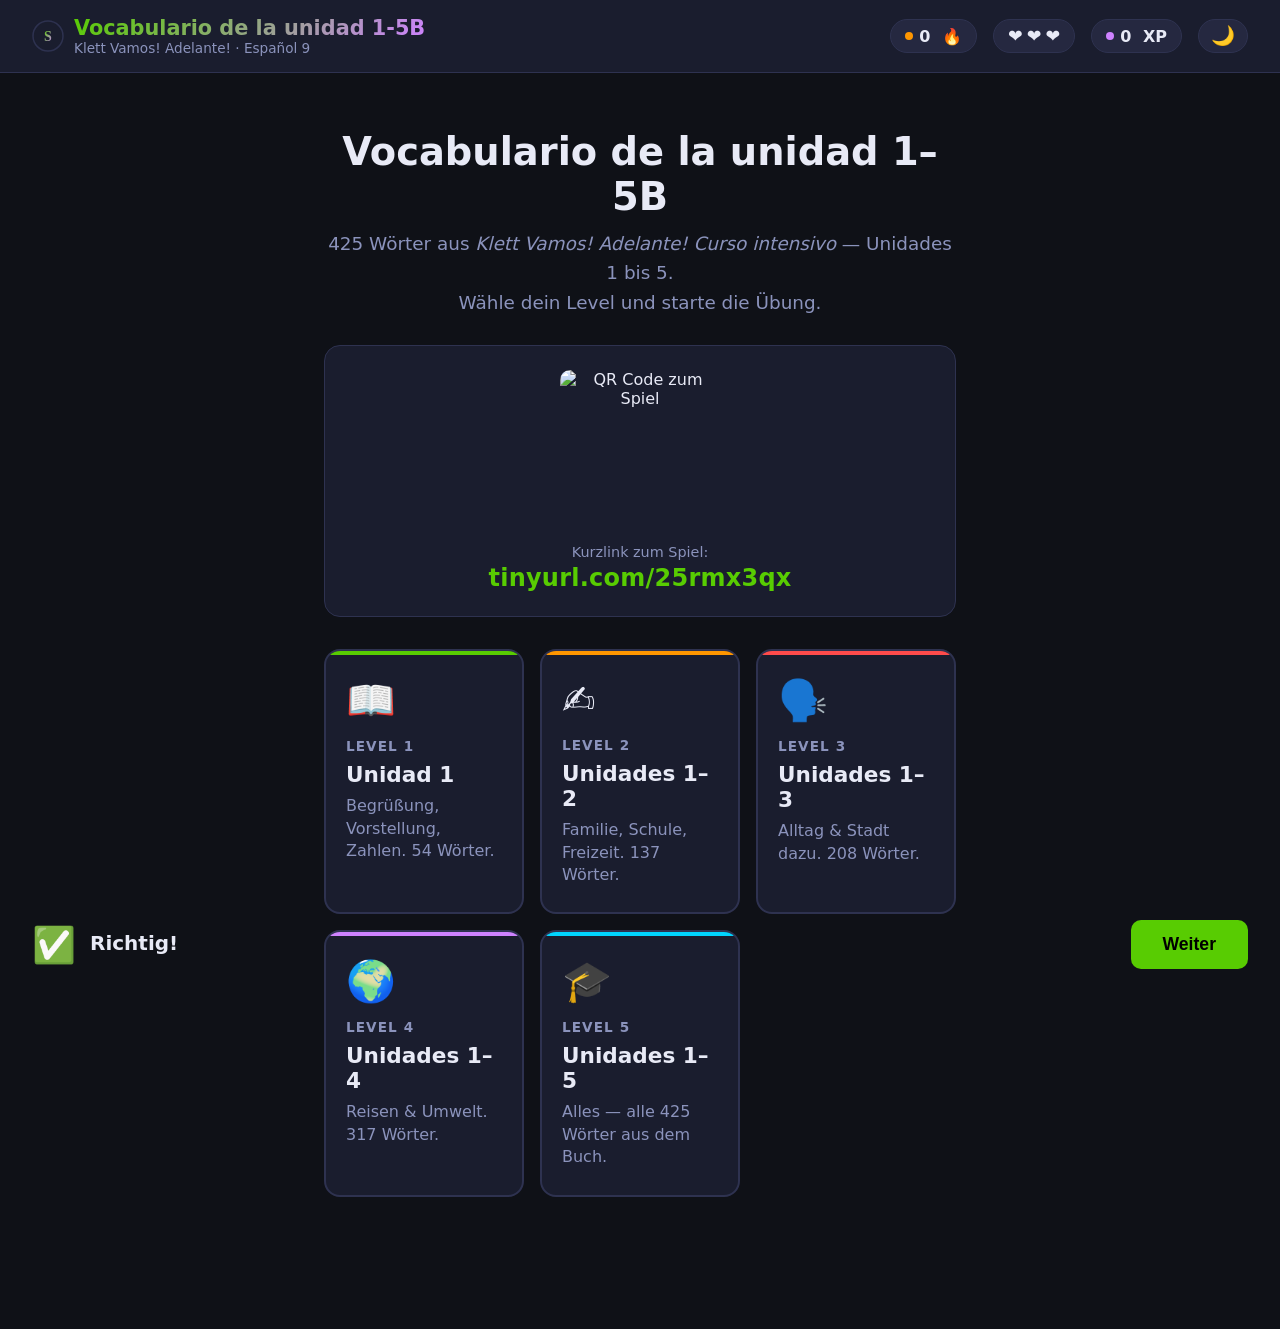
==== commit ceb399ae: "feat: replace vocabulary with Klett Vamos! U1-5B (425 words, 5 levels)" ====
--- a/index.html
+++ b/index.html
@@ -3,7 +3,7 @@
 <head>
   <meta charset="UTF-8" />
   <meta name="viewport" content="width=device-width, initial-scale=1.0" />
-  <title>Skármeta Vocabulario — Q1</title>
+  <title>Vocabulario de la unidad 1-5B</title>
   <style>
     :root {
       --bg: #0f1117;
@@ -140,6 +140,8 @@
     .level-card.lv1::before { background: var(--accent); }
     .level-card.lv2::before { background: var(--accent3); }
     .level-card.lv3::before { background: var(--danger); }
+    .level-card.lv4::before { background: var(--accent2); }
+    .level-card.lv5::before { background: #00d4ff; }
     .level-card:hover {
       border-color: var(--accent); transform: translateY(-3px);
       box-shadow: 0 8px 32px rgba(88,204,2,0.12);
@@ -674,8 +676,8 @@
       </defs>
     </svg>
     <div>
-      <h1>Skármeta Vokabular</h1>
-      <p>La realidad chilena · Q1 Jahrgangsstufe 12</p>
+      <h1>Vocabulario de la unidad 1-5B</h1>
+      <p>Klett Vamos! Adelante! · Español 9</p>
     </div>
   </div>
   <div class="header-stats">
@@ -708,16 +710,16 @@
 
   <!-- LANDING -->
   <div id="screen-landing" class="screen active">
-    <h2>Bienvenidos al Vocabulario</h2>
-    <p>Begriffe aus <em>La realidad chilena en la literatura de Antonio Skármeta</em>.<br>
+    <h2>Vocabulario de la unidad 1–5B</h2>
+    <p>425 Wörter aus <em>Klett Vamos! Adelante! Curso intensivo</em> — Unidades 1 bis 5.<br>
        Wähle dein Level und starte die Übung.</p>
 
     <div class="landing-qr">
-      <img src="https://api.qrserver.com/v1/create-qr-code/?size=200x200&data=https://albecabrera.github.io/antonio_skarmenta/&color=58cc02&bgcolor=1a1d2e&margin=12"
+      <img src="https://api.qrserver.com/v1/create-qr-code/?size=200x200&data=https://albecabrera.github.io/espa-ol_9_unidad1-5/&color=58cc02&bgcolor=1a1d2e&margin=12"
            alt="QR Code zum Spiel" width="160" height="160">
       <div class="landing-qr-link">
         <span>Kurzlink zum Spiel:</span>
-        <a href="https://tinyurl.com/2d8762ey" target="_blank">tinyurl.com/2d8762ey</a>
+        <a href="https://tinyurl.com/25rmx3qx" target="_blank">tinyurl.com/25rmx3qx</a>
       </div>
     </div>
 
@@ -725,23 +727,34 @@
       <div class="level-card lv1" onclick="selectLevel(1)">
         <div class="lv-icon">📖</div>
         <div class="lv-badge">Level 1</div>
-        <div class="lv-name">Einsteiger</div>
-        <div class="lv-desc">Kernvokabular: Politik & Gesellschaft. Karteikarten + Multiple Choice.</div>
+        <div class="lv-name">Unidad 1</div>
+        <div class="lv-desc">Begr&#252;&#223;ung, Vorstellung, Zahlen. 54 W&#246;rter.</div>
       </div>
       <div class="level-card lv2" onclick="selectLevel(2)">
-        <div class="lv-icon">✍️</div>
+        <div class="lv-icon">&#9997;&#65039;</div>
         <div class="lv-badge">Level 2</div>
-        <div class="lv-name">Fortgeschritten</div>
-        <div class="lv-desc">Literatur & Metaphern. Tippeingabe ohne Hilfe.</div>
+        <div class="lv-name">Unidades 1&#8211;2</div>
+        <div class="lv-desc">Familie, Schule, Freizeit. 137 W&#246;rter.</div>
       </div>
       <div class="level-card lv3" onclick="selectLevel(3)">
-        <div class="lv-icon">🎓</div>
+        <div class="lv-icon">&#128483;&#65039;</div>
         <div class="lv-badge">Level 3</div>
-        <div class="lv-name">Experte</div>
-        <div class="lv-desc">Alle Begriffe gemischt, alle Modi, ohne Limite.</div>
+        <div class="lv-name">Unidades 1&#8211;3</div>
+        <div class="lv-desc">Alltag &amp; Stadt dazu. 208 W&#246;rter.</div>
+      </div>
+      <div class="level-card lv4" onclick="selectLevel(4)">
+        <div class="lv-icon">&#127757;</div>
+        <div class="lv-badge">Level 4</div>
+        <div class="lv-name">Unidades 1&#8211;4</div>
+        <div class="lv-desc">Reisen &amp; Umwelt. 317 W&#246;rter.</div>
+      </div>
+      <div class="level-card lv5" onclick="selectLevel(5)">
+        <div class="lv-icon">&#127891;</div>
+        <div class="lv-badge">Level 5</div>
+        <div class="lv-name">Unidades 1&#8211;5</div>
+        <div class="lv-desc">Alles &#8212; alle 425 W&#246;rter aus dem Buch.</div>
       </div>
     </div>
-  </div>
 
   <!-- MODE SELECT -->
   <div id="screen-mode" class="screen">
@@ -1011,47 +1024,446 @@
 
 <script>
 const VOCAB = [
-  { es: "la dictadura",        de: "die Diktatur",                               ctx_es: "Unter Pinochets Diktatur wurden Tausende verfolgt.",       ctx_de: "Pinochet etablierte eine brutale Diktatur.",               cat: "Politik" },
-  { es: "el golpe de estado",  de: "der Staatsstreich / der Putsch",             ctx_es: "El golpe de estado de 1973 cambió Chile para siempre.",   ctx_de: "Der Putsch von 1973 veränderte Chile für immer.",          cat: "Politik" },
-  { es: "el exilio",           de: "das Exil",                                   ctx_es: "Muchos artistas vivieron en el exilio.",                   ctx_de: "Viele Künstler lebten im Exil.",                           cat: "Politik" },
-  { es: "la represión",        de: "die Unterdrückung / die Repression",         ctx_es: "La represión silenciaba toda voz crítica.",               ctx_de: "Die Repression erstickte jede kritische Stimme.",          cat: "Politik" },
-  { es: "el desaparecido",     de: "der/die Verschwundene",                      ctx_es: "Los desaparecidos nunca regresaron.",                     ctx_de: "Die Verschwundenen kehrten nie zurück.",                   cat: "Politik" },
-  { es: "la resistencia",      de: "der Widerstand",                             ctx_es: "La resistencia popular no se rindió.",                    ctx_de: "Der Volkswidertand gab nicht auf.",                        cat: "Politik" },
-  { es: "el toque de queda",   de: "die Ausgangssperre",                         ctx_es: "El toque de queda impedía salir de noche.",               ctx_de: "Die Ausgangssperre verhinderte nächtliche Aktivitäten.",   cat: "Politik" },
-  { es: "la censura",          de: "die Zensur",                                 ctx_es: "La censura eliminó libros y canciones.",                  ctx_de: "Die Zensur vernichtete Bücher und Lieder.",                cat: "Politik" },
-  { es: "el régimen",          de: "das Regime",                                 ctx_es: "El régimen militar controlaba todo.",                     ctx_de: "Das Militärregime kontrollierte alles.",                   cat: "Politik" },
-  { es: "la junta militar",    de: "die Militärjunta",                           ctx_es: "La junta militar tomó el poder en 1973.",                 ctx_de: "Die Militärjunta übernahm 1973 die Macht.",                cat: "Politik" },
-  { es: "la solidaridad",      de: "die Solidarität",                            ctx_es: "La solidaridad entre vecinos fue esencial.",              ctx_de: "Die Solidarität unter Nachbarn war wesentlich.",           cat: "Gesellschaft" },
-  { es: "la pobreza",          de: "die Armut",                                  ctx_es: "La pobreza marcó la vida de los personajes.",             ctx_de: "Armut prägte das Leben der Figuren.",                     cat: "Gesellschaft" },
-  { es: "la esperanza",        de: "die Hoffnung",                               ctx_es: "A pesar de todo, guardaban la esperanza.",                ctx_de: "Trotz allem bewahrten sie die Hoffnung.",                 cat: "Gesellschaft" },
-  { es: "el miedo",            de: "die Angst / die Furcht",                     ctx_es: "El miedo era el arma más poderosa del régimen.",          ctx_de: "Angst war die mächtigste Waffe des Regimes.",             cat: "Gesellschaft" },
-  { es: "la memoria colectiva",de: "das kollektive Gedächtnis",                  ctx_es: "La literatura preserva la memoria colectiva.",            ctx_de: "Die Literatur bewahrt das kollektive Gedächtnis.",         cat: "Gesellschaft" },
-  { es: "la identidad nacional",de: "die nationale Identität",                   ctx_es: "Skármeta explora la identidad nacional chilena.",          ctx_de: "Skármeta erkundet die chilenische nationale Identität.",   cat: "Gesellschaft" },
-  { es: "el pueblo",           de: "das Volk / die Gemeinde",                    ctx_es: "El pueblo resistió a pesar del terror.",                  ctx_de: "Das Volk widerstand trotz des Terrors.",                  cat: "Gesellschaft" },
-  { es: "el testimonio",       de: "das Zeugnis / der Bericht",                  ctx_es: "Su testimonio dejó huella en la historia.",               ctx_de: "Sein Zeugnis hinterließ Spuren in der Geschichte.",        cat: "Gesellschaft" },
-  { es: "el narrador",         de: "der Erzähler",                               ctx_es: "El narrador es testigo de los hechos.",                   ctx_de: "Der Erzähler ist Zeuge der Ereignisse.",                  cat: "Literatur" },
-  { es: "la metáfora",         de: "die Metapher",                               ctx_es: "Usa la metáfora del fútbol para hablar de libertad.",     ctx_de: "Er benutzt die Fußballmetapher für Freiheit.",             cat: "Literatur" },
-  { es: "el compromiso político", de: "das politische Engagement",               ctx_es: "Skármeta muestra un fuerte compromiso político.",         ctx_de: "Skármeta zeigt starkes politisches Engagement.",          cat: "Literatur" },
-  { es: "la voz narrativa",    de: "die Erzählerstimme",                         ctx_es: "La voz narrativa es cercana al lector.",                  ctx_de: "Die Erzählerstimme ist dem Leser nah.",                   cat: "Literatur" },
-  { es: "el realismo mágico",  de: "der magische Realismus",                     ctx_es: "El realismo mágico mezcla lo cotidiano y lo fantástico.", ctx_de: "Der magische Realismus mischt Alltag und Fantastisches.", cat: "Literatur" },
-  { es: "el protagonista",     de: "der Protagonist / die Hauptfigur",           ctx_es: "El protagonista busca su identidad.",                     ctx_de: "Der Protagonist sucht seine Identität.",                  cat: "Literatur" },
-  { es: "la trama",            de: "die Handlung / der Plot",                    ctx_es: "La trama se desarrolla en Santiago.",                     ctx_de: "Die Handlung spielt sich in Santiago ab.",                cat: "Literatur" },
-  { es: "el símbolo",          de: "das Symbol",                                 ctx_es: "El cartero es símbolo de conexión humana.",               ctx_de: "Der Briefträger ist ein Symbol menschlicher Verbindung.", cat: "Literatur" },
-  { es: "la Unidad Popular",   de: "die Volkseinheit (linkes Wahlbündnis)",      ctx_es: "La UP fue derrocada en 1973.",                            ctx_de: "Die Volkseinheit wurde 1973 gestürzt.",                   cat: "Chile" },
-  { es: "el Estadio Nacional", de: "das Nationalstadion (als Lager genutzt)",    ctx_es: "El Estadio Nacional fue usado como centro de detención.", ctx_de: "Das Nationalstadion wurde als Haftlager genutzt.",        cat: "Chile" },
-  { es: "la DINA",             de: "die DINA (Geheimpolizei Pinochets)",          ctx_es: "La DINA perseguía a los opositores.",                     ctx_de: "Die DINA verfolgte die Oppositionellen.",                  cat: "Chile" },
-  { es: "la Nueva Canción Chilena", de: "der Neue Chilenische Gesang",           ctx_es: "Víctor Jara fue símbolo de la Nueva Canción Chilena.",    ctx_de: "Víctor Jara war Symbol des Neuen Chilenischen Gesangs.", cat: "Chile" },
+  { es: "¡Hola!", de: "Hallo!", ctx_es: "", ctx_de: "", cat: "Hola! Qué tal?",  unidad: 1 },
+  { es: "¿Qué tal?", de: "Wie geht's?", ctx_es: "", ctx_de: "", cat: "Hola! Qué tal?",  unidad: 1 },
+  { es: "¿Qué...?", de: "Was...?", ctx_es: "", ctx_de: "", cat: "Hola! Qué tal?",  unidad: 1 },
+  { es: "¡Buenos días!", de: "Guten Morgen! / Guten Tag!", ctx_es: "", ctx_de: "", cat: "Hola! Qué tal?",  unidad: 1 },
+  { es: "el día", de: "der Tag", ctx_es: "", ctx_de: "", cat: "Hola! Qué tal?",  unidad: 1 },
+  { es: "¡Buenas tardes!", de: "Guten Tag! / Guten Abend!", ctx_es: "", ctx_de: "", cat: "Hola! Qué tal?",  unidad: 1 },
+  { es: "la tarde", de: "der Nachmittag; der Abend", ctx_es: "", ctx_de: "", cat: "Hola! Qué tal?",  unidad: 1 },
+  { es: "¡Buenas noches!", de: "Guten Abend! / Gute Nacht!", ctx_es: "", ctx_de: "", cat: "Hola! Qué tal?",  unidad: 1 },
+  { es: "la noche", de: "die Nacht", ctx_es: "", ctx_de: "", cat: "Hola! Qué tal?",  unidad: 1 },
+  { es: "yo", de: "ich", ctx_es: "", ctx_de: "", cat: "Hola! Qué tal?",  unidad: 1 },
+  { es: "muy", de: "sehr", ctx_es: "", ctx_de: "", cat: "Hola! Qué tal?",  unidad: 1 },
+  { es: "bien (adv.)", de: "gut", ctx_es: "", ctx_de: "", cat: "Hola! Qué tal?",  unidad: 1 },
+  { es: "Me llamo...", de: "Ich heiße...", ctx_es: "Me llamo Thomas.", ctx_de: "Ich heiße Thomas.", cat: "Hola! Qué tal?",  unidad: 1 },
+  { es: "soy de", de: "ich komme aus", ctx_es: "", ctx_de: "", cat: "Hola! Qué tal?",  unidad: 1 },
+  { es: "España", de: "Spanien", ctx_es: "Soy de España.", ctx_de: "Ich komme aus Spanien.", cat: "Hola! Qué tal?",  unidad: 1 },
+  { es: "y", de: "und", ctx_es: "", ctx_de: "", cat: "Hola! Qué tal?",  unidad: 1 },
+  { es: "tú", de: "du", ctx_es: "", ctx_de: "", cat: "Hola! Qué tal?",  unidad: 1 },
+  { es: "¡Adiós!", de: "Auf Wiedersehen! / Tschüs!", ctx_es: "", ctx_de: "", cat: "Hola! Qué tal?",  unidad: 1 },
+  { es: "(yo) soy...", de: "Ich bin...", ctx_es: "Soy Ana.", ctx_de: "Ich bin Ana.", cat: "Hola! Qué tal?",  unidad: 1 },
+  { es: "México", de: "Mexiko", ctx_es: "", ctx_de: "", cat: "Hola! Qué tal?",  unidad: 1 },
+  { es: "¿Cómo te llamas?", de: "Wie heißt du?", ctx_es: "", ctx_de: "", cat: "Hola! Qué tal?",  unidad: 1 },
+  { es: "¿Cómo...?", de: "Wie...?", ctx_es: "", ctx_de: "", cat: "Hola! Qué tal?",  unidad: 1 },
+  { es: "¿De dónde eres?", de: "Woher kommst du?", ctx_es: "", ctx_de: "", cat: "Hola! Qué tal?",  unidad: 1 },
+  { es: "¿Dónde...?", de: "Wo...?", ctx_es: "", ctx_de: "", cat: "Hola! Qué tal?",  unidad: 1 },
+  { es: "¡Hasta luego!", de: "Bis später!", ctx_es: "", ctx_de: "", cat: "Hola! Qué tal?",  unidad: 1 },
+  { es: "hasta", de: "bis", ctx_es: "", ctx_de: "", cat: "Hola! Qué tal?",  unidad: 1 },
+  { es: "luego", de: "später", ctx_es: "", ctx_de: "", cat: "Hola! Qué tal?",  unidad: 1 },
+  { es: "vivo en", de: "ich lebe in", ctx_es: "Vivo en Barcelona.", ctx_de: "Ich lebe in Barcelona.", cat: "Hola! Qué tal?",  unidad: 1 },
+  { es: "en", de: "in; auf; an", ctx_es: "", ctx_de: "", cat: "Hola! Qué tal?",  unidad: 1 },
+  { es: "¿Dónde vives?", de: "Wo lebst du?", ctx_es: "", ctx_de: "", cat: "Hola! Qué tal?",  unidad: 1 },
+  { es: "pronto", de: "bald", ctx_es: "¡Hasta pronto!", ctx_de: "Bis bald!", cat: "Hola! Qué tal?",  unidad: 1 },
+  { es: "¿Cómo estás?", de: "Wie geht es dir?", ctx_es: "", ctx_de: "", cat: "Hola! Qué tal?",  unidad: 1 },
+  { es: "Alemania", de: "Deutschland", ctx_es: "", ctx_de: "", cat: "Hola! Qué tal?",  unidad: 1 },
+  { es: "Andalucía", de: "Andalusien", ctx_es: "", ctx_de: "", cat: "Hola! Qué tal?",  unidad: 1 },
+  { es: "así, así", de: "so lala; es geht; einigermaßen", ctx_es: "", ctx_de: "", cat: "Hola! Qué tal?",  unidad: 1 },
+  { es: "así", de: "so; auf diese Weise", ctx_es: "", ctx_de: "", cat: "Hola! Qué tal?",  unidad: 1 },
+  { es: "pero", de: "aber", ctx_es: "", ctx_de: "", cat: "Hola! Qué tal?",  unidad: 1 },
+  { es: "también", de: "auch", ctx_es: "", ctx_de: "", cat: "Hola! Qué tal?",  unidad: 1 },
+  { es: "el número", de: "die Nummer; die Zahl", ctx_es: "", ctx_de: "", cat: "Hola! Qué tal?",  unidad: 1 },
+  { es: "más", de: "plus", ctx_es: "", ctx_de: "", cat: "Hola! Qué tal?",  unidad: 1 },
+  { es: "menos", de: "minus", ctx_es: "", ctx_de: "", cat: "Hola! Qué tal?",  unidad: 1 },
+  { es: "son", de: "sie sind", ctx_es: "", ctx_de: "", cat: "Hola! Qué tal?",  unidad: 1 },
+  { es: "¿Cuántos años tienes?", de: "Wie alt bist du?", ctx_es: "", ctx_de: "", cat: "Hola! Qué tal?",  unidad: 1 },
+  { es: "tengo", de: "ich habe", ctx_es: "", ctx_de: "", cat: "Hola! Qué tal?",  unidad: 1 },
+  { es: "el año", de: "das Jahr", ctx_es: "Tengo catorce años.", ctx_de: "Ich bin vierzehn Jahre alt.", cat: "Hola! Qué tal?",  unidad: 1 },
+  { es: "Mi número de teléfono es el...", de: "Meine Telefonnummer lautet...", ctx_es: "", ctx_de: "", cat: "Hola! Qué tal?",  unidad: 1 },
+  { es: "el teléfono", de: "das Telefon", ctx_es: "", ctx_de: "", cat: "Hola! Qué tal?",  unidad: 1 },
+  { es: "el móvil", de: "das Handy", ctx_es: "", ctx_de: "", cat: "Hola! Qué tal?",  unidad: 1 },
+  { es: "tienes", de: "du hast", ctx_es: "", ctx_de: "", cat: "Hola! Qué tal?",  unidad: 1 },
+  { es: "¿Cuál es tu número de teléfono?", de: "Wie lautet deine Telefonnummer?", ctx_es: "", ctx_de: "", cat: "Hola! Qué tal?",  unidad: 1 },
+  { es: "ahora", de: "jetzt", ctx_es: "", ctx_de: "", cat: "Hola! Qué tal?",  unidad: 1 },
+  { es: "el/la", de: "der/die/das (bestimmter Artikel)", ctx_es: "", ctx_de: "", cat: "Hola! Qué tal?",  unidad: 1 },
+  { es: "los / las", de: "die (Plural)", ctx_es: "", ctx_de: "", cat: "Hola! Qué tal?",  unidad: 1 },
+  { es: "un / una", de: "ein/eine (unbestimmter Artikel)", ctx_es: "", ctx_de: "", cat: "Hola! Qué tal?",  unidad: 1 },
+  { es: "el mundo", de: "die Welt", ctx_es: "", ctx_de: "", cat: "Primer paso",  unidad: 2 },
+  { es: "mi", de: "mein/meine", ctx_es: "", ctx_de: "", cat: "Primer paso",  unidad: 2 },
+  { es: "el mejor amigo / la mejor amiga", de: "der beste Freund / die beste Freundin", ctx_es: "", ctx_de: "", cat: "Primer paso",  unidad: 2 },
+  { es: "la mascota", de: "das Haustier", ctx_es: "", ctx_de: "", cat: "Primer paso",  unidad: 2 },
+  { es: "el gato", de: "die Katze", ctx_es: "", ctx_de: "", cat: "Primer paso",  unidad: 2 },
+  { es: "la ciudad", de: "die Stadt", ctx_es: "", ctx_de: "", cat: "Primer paso",  unidad: 2 },
+  { es: "se llama...", de: "er/sie heißt...", ctx_es: "", ctx_de: "", cat: "Primer paso",  unidad: 2 },
+  { es: "el abuelo / la abuela", de: "der Großvater / die Großmutter", ctx_es: "", ctx_de: "", cat: "Primer paso",  unidad: 2 },
+  { es: "los abuelos", de: "die Großeltern", ctx_es: "", ctx_de: "", cat: "Primer paso",  unidad: 2 },
+  { es: "el tío / la tía", de: "der Onkel / die Tante", ctx_es: "", ctx_de: "", cat: "Primer paso",  unidad: 2 },
+  { es: "el padre", de: "der Vater", ctx_es: "", ctx_de: "", cat: "Primer paso",  unidad: 2 },
+  { es: "la madre", de: "die Mutter", ctx_es: "", ctx_de: "", cat: "Primer paso",  unidad: 2 },
+  { es: "los padres", de: "die Eltern", ctx_es: "", ctx_de: "", cat: "Primer paso",  unidad: 2 },
+  { es: "el hermano / la hermana", de: "der Bruder / die Schwester", ctx_es: "", ctx_de: "", cat: "Primer paso",  unidad: 2 },
+  { es: "los hermanos", de: "die Geschwister", ctx_es: "", ctx_de: "", cat: "Primer paso",  unidad: 2 },
+  { es: "tu", de: "dein/deine", ctx_es: "", ctx_de: "", cat: "Primer paso",  unidad: 2 },
+  { es: "sí", de: "ja", ctx_es: "", ctx_de: "", cat: "Primer paso",  unidad: 2 },
+  { es: "no", de: "nein; nicht", ctx_es: "", ctx_de: "", cat: "Primer paso",  unidad: 2 },
+  { es: "la familia", de: "die Familie", ctx_es: "", ctx_de: "", cat: "Bloque A",  unidad: 2 },
+  { es: "con", de: "mit", ctx_es: "", ctx_de: "", cat: "Bloque A",  unidad: 2 },
+  { es: "el acento", de: "der Akzent", ctx_es: "", ctx_de: "", cat: "Bloque A",  unidad: 2 },
+  { es: "el punto", de: "der Punkt", ctx_es: "", ctx_de: "", cat: "Bloque A",  unidad: 2 },
+  { es: "¿Quién es?", de: "Wer ist das?", ctx_es: "", ctx_de: "", cat: "Bloque A",  unidad: 2 },
+  { es: "él", de: "er", ctx_es: "", ctx_de: "", cat: "Bloque A",  unidad: 2 },
+  { es: "ella", de: "sie", ctx_es: "", ctx_de: "", cat: "Bloque A",  unidad: 2 },
+  { es: "nosotros, -as", de: "wir", ctx_es: "", ctx_de: "", cat: "Bloque A",  unidad: 2 },
+  { es: "vosotros, -as", de: "ihr", ctx_es: "", ctx_de: "", cat: "Bloque A",  unidad: 2 },
+  { es: "ellos", de: "sie (m.)", ctx_es: "", ctx_de: "", cat: "Bloque A",  unidad: 2 },
+  { es: "ellas", de: "sie (f.)", ctx_es: "", ctx_de: "", cat: "Bloque A",  unidad: 2 },
+  { es: "ser (irr.)", de: "sein", ctx_es: "", ctx_de: "", cat: "Bloque A",  unidad: 2 },
+  { es: "más", de: "mehr; weitere", ctx_es: "", ctx_de: "", cat: "Bloque A",  unidad: 2 },
+  { es: "el perro", de: "der Hund", ctx_es: "", ctx_de: "", cat: "Bloque A",  unidad: 2 },
+  { es: "genial", de: "genial", ctx_es: "", ctx_de: "", cat: "Bloque A",  unidad: 2 },
+  { es: "el papá / la mamá", de: "der Papa / die Mama", ctx_es: "", ctx_de: "", cat: "Bloque A",  unidad: 2 },
+  { es: "estudiar", de: "lernen; studieren", ctx_es: "", ctx_de: "", cat: "Bloque A",  unidad: 2 },
+  { es: "el español", de: "Spanisch; die spanische Sprache", ctx_es: "", ctx_de: "", cat: "Bloque A",  unidad: 2 },
+  { es: "el inglés", de: "Englisch; die englische Sprache", ctx_es: "", ctx_de: "", cat: "Bloque A",  unidad: 2 },
+  { es: "el alemán", de: "Deutsch; die deutsche Sprache", ctx_es: "", ctx_de: "", cat: "Bloque A",  unidad: 2 },
+  { es: "el novio / la novia", de: "der feste Freund / die feste Freundin", ctx_es: "", ctx_de: "", cat: "Bloque A",  unidad: 2 },
+  { es: "el hijo / la hija", de: "der Sohn / die Tochter", ctx_es: "", ctx_de: "", cat: "Bloque A",  unidad: 2 },
+  { es: "el médico / la médica", de: "der Arzt / die Ärztin", ctx_es: "", ctx_de: "", cat: "Bloque A",  unidad: 2 },
+  { es: "trabajar", de: "arbeiten", ctx_es: "", ctx_de: "", cat: "Bloque A",  unidad: 2 },
+  { es: "el apellido", de: "der Nachname", ctx_es: "", ctx_de: "", cat: "Bloque A",  unidad: 2 },
+  { es: "el nombre", de: "der Name", ctx_es: "", ctx_de: "", cat: "Bloque A",  unidad: 2 },
+  { es: "el instituto", de: "das Gymnasium", ctx_es: "", ctx_de: "", cat: "Bloque A",  unidad: 2 },
+  { es: "el actor / la actriz", de: "der Schauspieler / die Schauspielerin", ctx_es: "", ctx_de: "", cat: "Bloque A",  unidad: 2 },
+  { es: "el dibujo", de: "die Zeichnung", ctx_es: "", ctx_de: "", cat: "Bloque A",  unidad: 2 },
+  { es: "la persona", de: "die Person", ctx_es: "", ctx_de: "", cat: "Bloque A",  unidad: 2 },
+  { es: "hablar por teléfono", de: "telefonieren", ctx_es: "", ctx_de: "", cat: "Bloque A",  unidad: 2 },
+  { es: "todos los días", de: "jeden Tag", ctx_es: "", ctx_de: "", cat: "Bloque A",  unidad: 2 },
+  { es: "el verano", de: "der Sommer", ctx_es: "", ctx_de: "", cat: "Bloque A",  unidad: 2 },
+  { es: "pasar", de: "verbringen", ctx_es: "", ctx_de: "", cat: "Bloque A",  unidad: 2 },
+  { es: "las vacaciones", de: "die Ferien; der Urlaub", ctx_es: "", ctx_de: "", cat: "Bloque A",  unidad: 2 },
+  { es: "el palacio", de: "der Palast; das Schloss", ctx_es: "", ctx_de: "", cat: "Vocabulario",  unidad: 2 },
+  { es: "la plaza", de: "der Platz", ctx_es: "", ctx_de: "", cat: "Vocabulario",  unidad: 2 },
+  { es: "la estación", de: "der Bahnhof", ctx_es: "", ctx_de: "", cat: "Vocabulario",  unidad: 2 },
+  { es: "el parque", de: "der Park", ctx_es: "", ctx_de: "", cat: "Vocabulario",  unidad: 2 },
+  { es: "la catedral", de: "der Dom; die Kathedrale", ctx_es: "", ctx_de: "", cat: "Vocabulario",  unidad: 2 },
+  { es: "el museo", de: "das Museum", ctx_es: "", ctx_de: "", cat: "Vocabulario",  unidad: 2 },
+  { es: "el estadio", de: "das Stadion", ctx_es: "", ctx_de: "", cat: "Vocabulario",  unidad: 2 },
+  { es: "la calle", de: "die Straße", ctx_es: "", ctx_de: "", cat: "Vocabulario",  unidad: 2 },
+  { es: "el hotel", de: "das Hotel", ctx_es: "", ctx_de: "", cat: "Vocabulario",  unidad: 2 },
+  { es: "la fiesta", de: "die Party; das Fest", ctx_es: "", ctx_de: "", cat: "Vocabulario",  unidad: 2 },
+  { es: "la casa", de: "das Haus; die Wohnung", ctx_es: "", ctx_de: "", cat: "Vocabulario",  unidad: 2 },
+  { es: "la playa", de: "der Strand", ctx_es: "", ctx_de: "", cat: "Vocabulario",  unidad: 2 },
+  { es: "el centro", de: "das (Stadt)Zentrum", ctx_es: "", ctx_de: "", cat: "Vocabulario",  unidad: 2 },
+  { es: "el chico / la chica", de: "der Junge / das Mädchen", ctx_es: "", ctx_de: "", cat: "Vocabulario",  unidad: 2 },
+  { es: "el monumento", de: "die Sehenswürdigkeit", ctx_es: "", ctx_de: "", cat: "Vocabulario",  unidad: 2 },
+  { es: "la costa", de: "die Küste", ctx_es: "", ctx_de: "", cat: "Vocabulario",  unidad: 2 },
+  { es: "el autobús", de: "der Bus", ctx_es: "", ctx_de: "", cat: "Vocabulario",  unidad: 2 },
+  { es: "el animal", de: "das Tier", ctx_es: "", ctx_de: "", cat: "Vocabulario",  unidad: 2 },
+  { es: "la cosa", de: "die Sache; das Ding", ctx_es: "", ctx_de: "", cat: "Vocabulario",  unidad: 2 },
+  { es: "el amigo / la amiga", de: "der Freund / die Freundin", ctx_es: "", ctx_de: "", cat: "Vocabulario",  unidad: 2 },
+  { es: "el profesor / la profesora", de: "der Lehrer / die Lehrerin", ctx_es: "", ctx_de: "", cat: "Vocabulario",  unidad: 2 },
+  { es: "el bar", de: "die Kneipe", ctx_es: "", ctx_de: "", cat: "Vocabulario",  unidad: 2 },
+  { es: "el taxi", de: "das Taxi", ctx_es: "", ctx_de: "", cat: "Vocabulario",  unidad: 2 },
+  { es: "el idioma", de: "die Sprache", ctx_es: "", ctx_de: "", cat: "Vocabulario",  unidad: 2 },
+  { es: "en casa", de: "zu Hause", ctx_es: "", ctx_de: "", cat: "Vocabulario",  unidad: 2 },
+  { es: "hablar", de: "sprechen; reden", ctx_es: "", ctx_de: "", cat: "Vocabulario",  unidad: 2 },
+  { es: "mis", de: "meine (Plural)", ctx_es: "", ctx_de: "", cat: "Vocabulario",  unidad: 2 },
+  { es: "Ciudad de México", de: "Mexiko-Stadt", ctx_es: "", ctx_de: "", cat: "Vocabulario",  unidad: 2 },
+  { es: "(los) Estados Unidos", de: "die Vereinigten Staaten", ctx_es: "", ctx_de: "", cat: "Vocabulario",  unidad: 2 },
+  { es: "Portugal", de: "Portugal", ctx_es: "", ctx_de: "", cat: "Vocabulario",  unidad: 2 },
+  { es: "al lado de", de: "neben", ctx_es: "¿Está al lado del cine?", ctx_de: "Ist es neben dem Kino?", cat: "Vocabulario",  unidad: 3 },
+  { es: "lo mejor", de: "das Beste", ctx_es: "", ctx_de: "", cat: "Vocabulario",  unidad: 3 },
+  { es: "¿Qué pasa (con...)?", de: "Was ist (los mit...)?", ctx_es: "", ctx_de: "", cat: "Vocabulario",  unidad: 3 },
+  { es: "no sé", de: "ich weiß nicht", ctx_es: "", ctx_de: "", cat: "Vocabulario",  unidad: 3 },
+  { es: "normal", de: "normal", ctx_es: "", ctx_de: "", cat: "Vocabulario",  unidad: 3 },
+  { es: "loco, -a", de: "verrückt", ctx_es: "Tengo una vecina loca.", ctx_de: "Ich habe eine verrückte Nachbarin.", cat: "Vocabulario",  unidad: 3 },
+  { es: "por la noche", de: "am Abend; abends; in der Nacht; nachts", ctx_es: "", ctx_de: "", cat: "Vocabulario",  unidad: 3 },
+  { es: "escuchar algo/a alguien", de: "etw./jdn hören", ctx_es: "", ctx_de: "", cat: "Vocabulario",  unidad: 3 },
+  { es: "el ruido", de: "das Geräusch; der Lärm", ctx_es: "", ctx_de: "", cat: "Vocabulario",  unidad: 3 },
+  { es: "a veces", de: "manchmal", ctx_es: "", ctx_de: "", cat: "Vocabulario",  unidad: 3 },
+  { es: "su", de: "sein; ihr; ihre; ihr...", ctx_es: "", ctx_de: "", cat: "Vocabulario",  unidad: 3 },
+  { es: "hablar solo, -a", de: "ein Selbstgespräch führen", ctx_es: "", ctx_de: "", cat: "Vocabulario",  unidad: 3 },
+  { es: "solo, -a", de: "allein", ctx_es: "", ctx_de: "", cat: "Vocabulario",  unidad: 3 },
+  { es: "¡Qué miedo!", de: "Was für eine Angst hatte ich!", ctx_es: "", ctx_de: "", cat: "Vocabulario",  unidad: 3 },
+  { es: "el miedo", de: "die Angst", ctx_es: "", ctx_de: "", cat: "Vocabulario",  unidad: 3 },
+  { es: "la serie", de: "die Fernsehserie", ctx_es: "", ctx_de: "", cat: "Vocabulario",  unidad: 3 },
+  { es: "hoy", de: "heute", ctx_es: "", ctx_de: "", cat: "Vocabulario",  unidad: 3 },
+  { es: "a lo mejor", de: "vielleicht", ctx_es: "", ctx_de: "", cat: "Vocabulario",  unidad: 3 },
+  { es: "simpático, -a", de: "sympathisch", ctx_es: "", ctx_de: "", cat: "Vocabulario",  unidad: 3 },
+  { es: "¡Qué gracioso!", de: "Wie witzig!", ctx_es: "", ctx_de: "", cat: "Vocabulario",  unidad: 3 },
+  { es: "gracioso, -a", de: "witzig", ctx_es: "", ctx_de: "", cat: "Vocabulario",  unidad: 3 },
+  { es: "¡Ni loco, -a!", de: "Nicht einmal im Traum!", ctx_es: "", ctx_de: "", cat: "Vocabulario",  unidad: 3 },
+  { es: "quedar", de: "sich verabreden; sich treffen", ctx_es: "", ctx_de: "", cat: "Vocabulario",  unidad: 3 },
+  { es: "esta tarde", de: "heute Nachmittag", ctx_es: "", ctx_de: "", cat: "Vocabulario",  unidad: 3 },
+  { es: "Vale.", de: "Einverstanden.; O.K.", ctx_es: "", ctx_de: "", cat: "Vocabulario",  unidad: 3 },
+  { es: "vive", de: "er/sie/es lebt; er/sie/es wohnt", ctx_es: "", ctx_de: "", cat: "Vocabulario",  unidad: 3 },
+  { es: "debajo de", de: "unter", ctx_es: "¿Debajo de tu perro?", ctx_de: "Unter deinem Hund?", cat: "Vocabulario",  unidad: 3 },
+  { es: "delante de", de: "vor", ctx_es: "¿Quedamos delante del cine?", ctx_de: "Treffen wir uns vor dem Kino?", cat: "Vocabulario",  unidad: 3 },
+  { es: "detrás de", de: "hinter", ctx_es: "", ctx_de: "", cat: "Vocabulario",  unidad: 3 },
+  { es: "a la derecha (de)", de: "rechts (von)", ctx_es: "", ctx_de: "", cat: "Vocabulario",  unidad: 3 },
+  { es: "a la izquierda (de)", de: "links (von)", ctx_es: "", ctx_de: "", cat: "Vocabulario",  unidad: 3 },
+  { es: "lejos (de)", de: "weit entfernt (von)", ctx_es: "", ctx_de: "", cat: "Vocabulario",  unidad: 3 },
+  { es: "entre (... y ...)", de: "zwischen (... und ...)", ctx_es: "", ctx_de: "", cat: "Vocabulario",  unidad: 3 },
+  { es: "el teatro", de: "das Theater", ctx_es: "", ctx_de: "", cat: "Vocabulario",  unidad: 3 },
+  { es: "importante", de: "wichtig", ctx_es: "", ctx_de: "", cat: "Vocabulario",  unidad: 3 },
+  { es: "desde", de: "von; aus; abbiegen", ctx_es: "", ctx_de: "", cat: "Vocabulario",  unidad: 3 },
+  { es: "girar", de: "abbiegen", ctx_es: "Giras en la primera calle a la izquierda.", ctx_de: "Du biegst in die erste Straße links ab.", cat: "Vocabulario",  unidad: 3 },
+  { es: "al final", de: "zum Schluss; am Ende", ctx_es: "", ctx_de: "", cat: "Vocabulario",  unidad: 3 },
+  { es: "aquí", de: "hier", ctx_es: "", ctx_de: "", cat: "Vocabulario",  unidad: 3 },
+  { es: "terminar (algo)", de: "etw. beenden; enden", ctx_es: "", ctx_de: "", cat: "Vocabulario",  unidad: 3 },
+  { es: "la comida", de: "das Essen", ctx_es: "", ctx_de: "", cat: "Vocabulario",  unidad: 3 },
+  { es: "típico, -a", de: "typisch", ctx_es: "", ctx_de: "", cat: "Vocabulario",  unidad: 3 },
+  { es: "el calamar", de: "der Tintenfisch", ctx_es: "", ctx_de: "", cat: "Vocabulario",  unidad: 3 },
+  { es: "el churro", de: "Churro (spanisches frittiertes Spritzgebäck)", ctx_es: "", ctx_de: "", cat: "Vocabulario",  unidad: 3 },
+  { es: "el chocolate", de: "die (Trink)Schokolade", ctx_es: "", ctx_de: "", cat: "Vocabulario",  unidad: 3 },
+  { es: "rico, -a", de: "lecker; reich", ctx_es: "", ctx_de: "", cat: "Vocabulario",  unidad: 3 },
+  { es: "el consejo", de: "der Rat; der Tipp", ctx_es: "", ctx_de: "", cat: "Vocabulario",  unidad: 3 },
+  { es: "la tienda", de: "der Laden; das Geschäft", ctx_es: "", ctx_de: "", cat: "Vocabulario",  unidad: 3 },
+  { es: "interesante", de: "interessant", ctx_es: "", ctx_de: "", cat: "Vocabulario",  unidad: 3 },
+  { es: "la línea", de: "die Linie", ctx_es: "", ctx_de: "", cat: "Vocabulario",  unidad: 3 },
+  { es: "¿Adónde?", de: "Wohin?", ctx_es: "", ctx_de: "", cat: "Vocabulario",  unidad: 3 },
+  { es: "todo recto", de: "geradeaus (weiter)", ctx_es: "", ctx_de: "", cat: "Vocabulario",  unidad: 3 },
+  { es: "ir (irr.)", de: "gehen; fahren", ctx_es: "", ctx_de: "", cat: "Vocabulario",  unidad: 3 },
+  { es: "el kilómetro", de: "der Kilometer", ctx_es: "", ctx_de: "", cat: "Vocabulario",  unidad: 3 },
+  { es: "cruzar algo", de: "etw. überqueren", ctx_es: "", ctx_de: "", cat: "Vocabulario",  unidad: 3 },
+  { es: "tomar algo", de: "etw. nehmen", ctx_es: "", ctx_de: "", cat: "Vocabulario",  unidad: 3 },
+  { es: "la cama", de: "das Bett", ctx_es: "", ctx_de: "", cat: "Vocabulario",  unidad: 3 },
+  { es: "la mesa", de: "der Tisch", ctx_es: "", ctx_de: "", cat: "Vocabulario",  unidad: 3 },
+  { es: "el armario", de: "der Schrank", ctx_es: "", ctx_de: "", cat: "Vocabulario",  unidad: 3 },
+  { es: "el ordenador", de: "der Computer", ctx_es: "", ctx_de: "", cat: "Vocabulario",  unidad: 3 },
+  { es: "la puerta", de: "die Tür; das Tor", ctx_es: "", ctx_de: "", cat: "Vocabulario",  unidad: 3 },
+  { es: "la silla", de: "der Stuhl", ctx_es: "", ctx_de: "", cat: "Vocabulario",  unidad: 3 },
+  { es: "encima de", de: "auf", ctx_es: "", ctx_de: "", cat: "Vocabulario",  unidad: 3 },
+  { es: "el paseo", de: "der Spaziergang", ctx_es: "", ctx_de: "", cat: "Vocabulario",  unidad: 3 },
+  { es: "por", de: "durch; entlang; in", ctx_es: "", ctx_de: "", cat: "Vocabulario",  unidad: 3 },
+  { es: "preparar algo", de: "etw. zubereiten; etw. vorbereiten", ctx_es: "", ctx_de: "", cat: "Vocabulario",  unidad: 3 },
+  { es: "el centro histórico", de: "die Altstadt", ctx_es: "", ctx_de: "", cat: "Vocabulario",  unidad: 3 },
+  { es: "por eso", de: "deswegen; deshalb", ctx_es: "", ctx_de: "", cat: "Vocabulario",  unidad: 3 },
+  { es: "mirar algo/a alguien", de: "etw./jdn (an)schauen", ctx_es: "", ctx_de: "", cat: "Vocabulario",  unidad: 3 },
+  { es: "la guía", de: "der Reiseführer (Buch)", ctx_es: "", ctx_de: "", cat: "Vocabulario",  unidad: 3 },
+  { es: "sobre", de: "über", ctx_es: "", ctx_de: "", cat: "Vocabulario",  unidad: 3 },
+  { es: "el tiempo libre", de: "die Freizeit", ctx_es: "En mi tiempo libre voy al cine.", ctx_de: "In meiner Freizeit gehe ich ins Kino.", cat: "Primer paso",  unidad: 4 },
+  { es: "el tiempo", de: "die Zeit", ctx_es: "", ctx_de: "", cat: "Primer paso",  unidad: 4 },
+  { es: "libre", de: "frei", ctx_es: "", ctx_de: "", cat: "Primer paso",  unidad: 4 },
+  { es: "ya no", de: "nicht mehr", ctx_es: "", ctx_de: "", cat: "Primer paso",  unidad: 4 },
+  { es: "chatear", de: "chatten", ctx_es: "", ctx_de: "", cat: "Primer paso",  unidad: 4 },
+  { es: "descansar", de: "sich ausruhen", ctx_es: "", ctx_de: "", cat: "Primer paso",  unidad: 4 },
+  { es: "escalar", de: "klettern", ctx_es: "", ctx_de: "", cat: "Primer paso",  unidad: 4 },
+  { es: "la música", de: "die Musik", ctx_es: "", ctx_de: "", cat: "Primer paso",  unidad: 4 },
+  { es: "hacer (irr.) algo", de: "etw. machen", ctx_es: "", ctx_de: "", cat: "Primer paso",  unidad: 4 },
+  { es: "el deporte", de: "der Sport", ctx_es: "", ctx_de: "", cat: "Primer paso",  unidad: 4 },
+  { es: "ir de compras", de: "shoppen gehen; einkaufen gehen", ctx_es: "", ctx_de: "", cat: "Primer paso",  unidad: 4 },
+  { es: "leer algo", de: "etw. lesen", ctx_es: "", ctx_de: "", cat: "Primer paso",  unidad: 4 },
+  { es: "el libro", de: "das Buch", ctx_es: "", ctx_de: "", cat: "Primer paso",  unidad: 4 },
+  { es: "montar en bicicleta", de: "Rad fahren", ctx_es: "", ctx_de: "", cat: "Primer paso",  unidad: 4 },
+  { es: "ver (irr.) algo/a alguien", de: "etw./jdn (an)schauen; sehen", ctx_es: "", ctx_de: "", cat: "Primer paso",  unidad: 4 },
+  { es: "la (tele)visión", de: "das Fernsehen", ctx_es: "", ctx_de: "", cat: "Primer paso",  unidad: 4 },
+  { es: "visitar algo/a alguien", de: "etw./jdn besuchen; etw. besichtigen", ctx_es: "", ctx_de: "", cat: "Primer paso",  unidad: 4 },
+  { es: "Te gusta algo/hacer algo.", de: "Dir gefällt etw./Du machst etw. gerne.", ctx_es: "", ctx_de: "", cat: "Primer paso",  unidad: 4 },
+  { es: "Me gusta algo/hacer algo.", de: "Mir gefällt etw./Ich mache etw. gerne.", ctx_es: "", ctx_de: "", cat: "Primer paso",  unidad: 4 },
+  { es: "gustar", de: "gefallen; mögen", ctx_es: "", ctx_de: "", cat: "Primer paso",  unidad: 4 },
+  { es: "mucho (adv.)", de: "sehr", ctx_es: "", ctx_de: "", cat: "Primer paso",  unidad: 4 },
+  { es: "mi", de: "mir; mich", ctx_es: "", ctx_de: "", cat: "Primer paso",  unidad: 4 },
+  { es: "A mí también.", de: "Mir auch.; Ich auch.", ctx_es: "", ctx_de: "", cat: "Primer paso",  unidad: 4 },
+  { es: "A mí no.", de: "Mir nicht.; Ich nicht.", ctx_es: "", ctx_de: "", cat: "Primer paso",  unidad: 4 },
+  { es: "A mí tampoco.", de: "Mir auch nicht.; Ich auch nicht.", ctx_es: "", ctx_de: "", cat: "Primer paso",  unidad: 4 },
+  { es: "A mí sí.", de: "Mir schon.; Ich schon.", ctx_es: "", ctx_de: "", cat: "Primer paso",  unidad: 4 },
+  { es: "la encuesta", de: "die Umfrage", ctx_es: "", ctx_de: "", cat: "Bloque A",  unidad: 4 },
+  { es: "necesitar algo/a alguien", de: "etw./jdn brauchen", ctx_es: "", ctx_de: "", cat: "Bloque A",  unidad: 4 },
+  { es: "la ayuda", de: "die Hilfe", ctx_es: "", ctx_de: "", cat: "Bloque A",  unidad: 4 },
+  { es: "para", de: "für", ctx_es: "", ctx_de: "", cat: "Bloque A",  unidad: 4 },
+  { es: "el minuto", de: "die Minute", ctx_es: "", ctx_de: "", cat: "Bloque A",  unidad: 4 },
+  { es: "la pregunta", de: "die Frage", ctx_es: "", ctx_de: "", cat: "Bloque A",  unidad: 4 },
+  { es: "¿Cuándo...?", de: "Wann...?", ctx_es: "", ctx_de: "", cat: "Bloque A",  unidad: 4 },
+  { es: "normalmente", de: "normalerweise", ctx_es: "", ctx_de: "", cat: "Bloque A",  unidad: 4 },
+  { es: "los deberes (pl.)", de: "die Hausaufgaben", ctx_es: "", ctx_de: "", cat: "Bloque A",  unidad: 4 },
+  { es: "¿Cuál...?", de: "Welche, -r, -s...?", ctx_es: "", ctx_de: "", cat: "Bloque A",  unidad: 4 },
+  { es: "favorito, -a", de: "Lieblings-", ctx_es: "", ctx_de: "", cat: "Bloque A",  unidad: 4 },
+  { es: "siempre", de: "immer", ctx_es: "", ctx_de: "", cat: "Bloque A",  unidad: 4 },
+  { es: "por la tarde", de: "am Nachmittag", ctx_es: "", ctx_de: "", cat: "Bloque A",  unidad: 4 },
+  { es: "el cómic", de: "der Comic", ctx_es: "", ctx_de: "", cat: "Bloque A",  unidad: 4 },
+  { es: "la guitarra", de: "die Gitarre", ctx_es: "", ctx_de: "", cat: "Bloque A",  unidad: 4 },
+  { es: "tocar", de: "spielen (Musikinstrument)", ctx_es: "", ctx_de: "", cat: "Bloque A",  unidad: 4 },
+  { es: "vago, -a", de: "faul", ctx_es: "", ctx_de: "", cat: "Bloque A",  unidad: 4 },
+  { es: "la película", de: "der Film", ctx_es: "", ctx_de: "", cat: "Bloque A",  unidad: 4 },
+  { es: "porque", de: "weil", ctx_es: "", ctx_de: "", cat: "Bloque A",  unidad: 4 },
+  { es: "solo", de: "nur", ctx_es: "", ctx_de: "", cat: "Bloque A",  unidad: 4 },
+  { es: "correr", de: "rennen; laufen", ctx_es: "", ctx_de: "", cat: "Bloque A",  unidad: 4 },
+  { es: "el partido de fútbol", de: "das Fußballspiel", ctx_es: "", ctx_de: "", cat: "Bloque A",  unidad: 4 },
+  { es: "el partido", de: "das Spiel; das Match", ctx_es: "", ctx_de: "", cat: "Bloque A",  unidad: 4 },
+  { es: "el fútbol", de: "der Fußball", ctx_es: "", ctx_de: "", cat: "Bloque A",  unidad: 4 },
+  { es: "menos", de: "außer", ctx_es: "", ctx_de: "", cat: "Bloque A",  unidad: 4 },
+  { es: "escribir algo/a alguien", de: "etw./jdm schreiben", ctx_es: "", ctx_de: "", cat: "Bloque A",  unidad: 4 },
+  { es: "algo", de: "etwas", ctx_es: "", ctx_de: "", cat: "Bloque A",  unidad: 4 },
+  { es: "la clase", de: "der Unterricht; die Klasse; der Klassenraum; die Unterrichtsstunde", ctx_es: "", ctx_de: "", cat: "Bloque A",  unidad: 4 },
+  { es: "tampoco", de: "auch nicht", ctx_es: "", ctx_de: "", cat: "Bloque A",  unidad: 4 },
+  { es: "para mí", de: "für mich", ctx_es: "", ctx_de: "", cat: "Bloque A",  unidad: 4 },
+  { es: "o", de: "oder", ctx_es: "", ctx_de: "", cat: "Bloque A",  unidad: 4 },
+  { es: "u (vor o- und ho-)", de: "oder", ctx_es: "", ctx_de: "", cat: "Bloque A",  unidad: 4 },
+  { es: "la piscina", de: "das Schwimmbad", ctx_es: "", ctx_de: "", cat: "Bloque A",  unidad: 4 },
+  { es: "comer algo", de: "etw. essen", ctx_es: "", ctx_de: "", cat: "Bloque A",  unidad: 4 },
+  { es: "tomar el sol", de: "sich sonnen", ctx_es: "", ctx_de: "", cat: "Bloque A",  unidad: 4 },
+  { es: "el programa", de: "die (Fernseh)Sendung", ctx_es: "", ctx_de: "", cat: "Bloque A",  unidad: 4 },
+  { es: "Gracias.", de: "Danke.", ctx_es: "", ctx_de: "", cat: "Bloque A",  unidad: 4 },
+  { es: "por la mañana", de: "am Morgen; am Vormittag", ctx_es: "", ctx_de: "", cat: "Bloque A",  unidad: 4 },
+  { es: "la actividad", de: "die Aktivität; die Beschäftigung", ctx_es: "", ctx_de: "", cat: "Bloque A",  unidad: 4 },
+  { es: "¡Oye!", de: "Hör mal!", ctx_es: "", ctx_de: "", cat: "Bloque A",  unidad: 4 },
+  { es: "casi", de: "fast", ctx_es: "", ctx_de: "", cat: "Bloque A",  unidad: 4 },
+  { es: "a la semana", de: "pro Woche", ctx_es: "", ctx_de: "", cat: "Bloque A",  unidad: 4 },
+  { es: "la vez", de: "das Mal", ctx_es: "", ctx_de: "", cat: "Bloque A",  unidad: 4 },
+  { es: "nunca", de: "nie; niemals", ctx_es: "", ctx_de: "", cat: "Bloque A",  unidad: 4 },
+  { es: "el plan", de: "der Plan", ctx_es: "", ctx_de: "", cat: "Bloque B",  unidad: 4 },
+  { es: "¿Qué hora es?", de: "Wie spät ist es?", ctx_es: "", ctx_de: "", cat: "Bloque B",  unidad: 4 },
+  { es: "... en punto", de: "Punkt...; ...Uhr", ctx_es: "", ctx_de: "", cat: "Bloque B",  unidad: 4 },
+  { es: "y", de: "nach (Uhrzeit)", ctx_es: "", ctx_de: "", cat: "Bloque B",  unidad: 4 },
+  { es: "menos (Uhrzeit)", de: "vor (Uhrzeit)", ctx_es: "", ctx_de: "", cat: "Bloque B",  unidad: 4 },
+  { es: "un cuarto", de: "ein Viertel", ctx_es: "", ctx_de: "", cat: "Bloque B",  unidad: 4 },
+  { es: "el reloj", de: "die Uhr", ctx_es: "", ctx_de: "", cat: "Bloque B",  unidad: 4 },
+  { es: "de la mañana", de: "morgens", ctx_es: "", ctx_de: "", cat: "Bloque B",  unidad: 4 },
+  { es: "de la tarde", de: "nachmittags; abends", ctx_es: "", ctx_de: "", cat: "Bloque B",  unidad: 4 },
+  { es: "de la noche", de: "abends; nachts", ctx_es: "", ctx_de: "", cat: "Bloque B",  unidad: 4 },
+  { es: "¿A qué hora...?", de: "Um wie viel Uhr...?", ctx_es: "", ctx_de: "", cat: "Bloque B",  unidad: 4 },
+  { es: "a las... a la...", de: "um... Uhr", ctx_es: "", ctx_de: "", cat: "Bloque B",  unidad: 4 },
+  { es: "recibir algo", de: "etw. empfangen", ctx_es: "", ctx_de: "", cat: "Bloque B",  unidad: 4 },
+  { es: "el mensaje", de: "die Nachricht", ctx_es: "", ctx_de: "", cat: "Bloque B",  unidad: 4 },
+  { es: "tener que hacer algo", de: "etw. tun müssen", ctx_es: "", ctx_de: "", cat: "Bloque B",  unidad: 4 },
+  { es: "cuidar algo/de alguien", de: "sich mit etw./jdm kümmern", ctx_es: "", ctx_de: "", cat: "Bloque B",  unidad: 4 },
+  { es: "poder (-ue-) (hacer algo)", de: "(etw. tun) können; (etw. tun) dürfen", ctx_es: "", ctx_de: "", cat: "Bloque B",  unidad: 4 },
+  { es: "tener ganas de algo/de hacer algo", de: "auf etw. Lust haben; etw. tun wollen", ctx_es: "", ctx_de: "", cat: "Bloque B",  unidad: 4 },
+  { es: "querer (-ie-) algo", de: "etw. wollen; etw. mögen", ctx_es: "", ctx_de: "", cat: "Bloque B",  unidad: 4 },
+  { es: "el zoo", de: "der Zoo", ctx_es: "", ctx_de: "", cat: "Bloque B",  unidad: 4 },
+  { es: "estar castigado, -a sin salir", de: "Hausarrest haben", ctx_es: "", ctx_de: "", cat: "Bloque B",  unidad: 4 },
+  { es: "salir (-g-)", de: "ausgehen", ctx_es: "", ctx_de: "", cat: "Bloque B",  unidad: 4 },
+  { es: "de... a", de: "von... bis", ctx_es: "", ctx_de: "", cat: "Bloque B",  unidad: 4 },
+  { es: "¡Besitos!", de: "Küsschen!", ctx_es: "", ctx_de: "", cat: "Bloque B",  unidad: 4 },
+  { es: "la sorpresa", de: "die Überraschung", ctx_es: "", ctx_de: "", cat: "Bloque B",  unidad: 4 },
+  { es: "la entrada", de: "die Eintrittskarte", ctx_es: "", ctx_de: "", cat: "Bloque B",  unidad: 4 },
+  { es: "el parque de atracciones", de: "der Freizeitpark; der Vergnügungspark", ctx_es: "", ctx_de: "", cat: "Bloque B",  unidad: 4 },
+  { es: "¿Qué te parece si...?", de: "Was hältst du davon, wenn...?", ctx_es: "", ctx_de: "", cat: "Bloque B",  unidad: 4 },
+  { es: "el cumpleaños", de: "der Geburtstag", ctx_es: "", ctx_de: "", cat: "Bloque B",  unidad: 4 },
+  { es: "¡Nos vemos!", de: "Bis bald!", ctx_es: "", ctx_de: "", cat: "Bloque B",  unidad: 4 },
+  { es: "comprar algo", de: "etw. kaufen", ctx_es: "", ctx_de: "", cat: "Bloque B",  unidad: 4 },
+  { es: "el regalo", de: "das Geschenk", ctx_es: "", ctx_de: "", cat: "Bloque B",  unidad: 4 },
+  { es: "después", de: "dann; danach", ctx_es: "", ctx_de: "", cat: "Bloque B",  unidad: 4 },
+  { es: "jugar (-ue-) a algo con alguien", de: "mit jdm etw. spielen", ctx_es: "", ctx_de: "", cat: "Bloque B",  unidad: 4 },
+  { es: "jugar al baloncesto", de: "Basketball spielen", ctx_es: "", ctx_de: "", cat: "Bloque B",  unidad: 4 },
+  { es: "el baloncesto", de: "der Basketball", ctx_es: "", ctx_de: "", cat: "Bloque B",  unidad: 4 },
+  { es: "perfecto, -a", de: "perfekt", ctx_es: "", ctx_de: "", cat: "Bloque B",  unidad: 4 },
+  { es: "und", de: "und", ctx_es: "", ctx_de: "", cat: "Bloque B",  unidad: 4 },
+  { es: "e (vor i- und hi-)", de: "und (vor i und hi)", ctx_es: "", ctx_de: "", cat: "Bloque B",  unidad: 4 },
+  { es: "el día a día", de: "der Alltag", ctx_es: "", ctx_de: "", cat: "Primer paso",  unidad: 5 },
+  { es: "el patio", de: "der Hof; der Schulhof", ctx_es: "", ctx_de: "", cat: "Primer paso",  unidad: 5 },
+  { es: "el aula (f.)", de: "der Klassenraum", ctx_es: "", ctx_de: "", cat: "Primer paso",  unidad: 5 },
+  { es: "el aula de informática", de: "der Computerraum", ctx_es: "", ctx_de: "", cat: "Primer paso",  unidad: 5 },
+  { es: "la informática", de: "die Informatik", ctx_es: "", ctx_de: "", cat: "Primer paso",  unidad: 5 },
+  { es: "la secretaría", de: "das Sekretariat", ctx_es: "", ctx_de: "", cat: "Primer paso",  unidad: 5 },
+  { es: "el gimnasio", de: "die Turnhalle", ctx_es: "", ctx_de: "", cat: "Primer paso",  unidad: 5 },
+  { es: "la mochila", de: "der Rucksack", ctx_es: "", ctx_de: "", cat: "Primer paso",  unidad: 5 },
+  { es: "la carpeta", de: "der Ordner; die (Schreib)Mappe", ctx_es: "", ctx_de: "", cat: "Primer paso",  unidad: 5 },
+  { es: "el bolígrafo", de: "der Kugelschreiber", ctx_es: "", ctx_de: "", cat: "Primer paso",  unidad: 5 },
+  { es: "la goma", de: "der Radiergummi", ctx_es: "", ctx_de: "", cat: "Primer paso",  unidad: 5 },
+  { es: "el portátil", de: "der Laptop", ctx_es: "", ctx_de: "", cat: "Primer paso",  unidad: 5 },
+  { es: "el cuaderno", de: "das Heft", ctx_es: "", ctx_de: "", cat: "Primer paso",  unidad: 5 },
+  { es: "el estuche", de: "das (Feder)Mäppchen", ctx_es: "", ctx_de: "", cat: "Primer paso",  unidad: 5 },
+  { es: "el lápiz", de: "der Bleistift; der Buntstift", ctx_es: "", ctx_de: "", cat: "Primer paso",  unidad: 5 },
+  { es: "los lápices", de: "die Buntstifte", ctx_es: "", ctx_de: "", cat: "Primer paso",  unidad: 5 },
+  { es: "la calculadora", de: "der Taschenrechner", ctx_es: "", ctx_de: "", cat: "Primer paso",  unidad: 5 },
+  { es: "¿Cuántos, -as...?", de: "Wie viele...?", ctx_es: "", ctx_de: "", cat: "Primer paso",  unidad: 5 },
+  { es: "el alumno / la alumna", de: "der Schüler / die Schülerin", ctx_es: "", ctx_de: "", cat: "Bloque A",  unidad: 5 },
+  { es: "el e-mail", de: "die E-Mail", ctx_es: "", ctx_de: "", cat: "Bloque A",  unidad: 5 },
+  { es: "el horario", de: "der Stundenplan", ctx_es: "", ctx_de: "", cat: "Bloque A",  unidad: 5 },
+  { es: "la asignatura", de: "das Unterrichtsfach", ctx_es: "", ctx_de: "", cat: "Bloque A",  unidad: 5 },
+  { es: "las Matemáticas (pl.)", de: "Mathematik (Schulfach)", ctx_es: "", ctx_de: "", cat: "Bloque A",  unidad: 5 },
+  { es: "la Música", de: "Musik (Schulfach)", ctx_es: "", ctx_de: "", cat: "Bloque A",  unidad: 5 },
+  { es: "la Geografía e Historia", de: "Geschichte und Erdkunde (Schulfach)", ctx_es: "", ctx_de: "", cat: "Bloque A",  unidad: 5 },
+  { es: "el Francés", de: "Französisch (Schulfach)", ctx_es: "", ctx_de: "", cat: "Bloque A",  unidad: 5 },
+  { es: "la Educación Física", de: "Sport (Schulfach)", ctx_es: "", ctx_de: "", cat: "Bloque A",  unidad: 5 },
+  { es: "la educación", de: "die Erziehung; die Bildung", ctx_es: "", ctx_de: "", cat: "Bloque A",  unidad: 5 },
+  { es: "las Ciencias de la Naturaleza", de: "die Naturkunde (Schulfach)", ctx_es: "", ctx_de: "", cat: "Bloque A",  unidad: 5 },
+  { es: "la ciencia", de: "die Wissenschaft", ctx_es: "", ctx_de: "", cat: "Bloque A",  unidad: 5 },
+  { es: "la naturaleza", de: "die Natur", ctx_es: "", ctx_de: "", cat: "Bloque A",  unidad: 5 },
+  { es: "el inglés", de: "Englisch (Schulfach)", ctx_es: "", ctx_de: "", cat: "Bloque A",  unidad: 5 },
+  { es: "la Lengua Castellana y Literatura", de: "Spanisch (als Fach Deutsch in Deutschland)", ctx_es: "", ctx_de: "", cat: "Bloque A",  unidad: 5 },
+  { es: "la lengua", de: "das Idiom; die Sprache", ctx_es: "", ctx_de: "", cat: "Bloque A",  unidad: 5 },
+  { es: "el castellano", de: "die spanische Sprache", ctx_es: "", ctx_de: "", cat: "Bloque A",  unidad: 5 },
+  { es: "la literatura", de: "die Literatur (als Fach)", ctx_es: "", ctx_de: "", cat: "Bloque A",  unidad: 5 },
+  { es: "el recreo", de: "die Pause", ctx_es: "", ctx_de: "", cat: "Bloque A",  unidad: 5 },
+  { es: "la Expresión Plástica", de: "Kunst (Schulfach)", ctx_es: "", ctx_de: "", cat: "Vocabulario A",  unidad: 5 },
+  { es: "malo, -a", de: "schlecht", ctx_es: "", ctx_de: "", cat: "Vocabulario A",  unidad: 5 },
+  { es: "la cara", de: "das Gesicht", ctx_es: "", ctx_de: "", cat: "Vocabulario A",  unidad: 5 },
+  { es: "encontrar (-ue-) algo/a alguien", de: "etw./jdn finden", ctx_es: "", ctx_de: "", cat: "Vocabulario A",  unidad: 5 },
+  { es: "buscar algo/a alguien", de: "etw./jdn suchen", ctx_es: "", ctx_de: "", cat: "Vocabulario A",  unidad: 5 },
+  { es: "llamar a alguien", de: "jdn (an)rufen", ctx_es: "", ctx_de: "", cat: "Vocabulario A",  unidad: 5 },
+  { es: "¡Claro!", de: "Natürlich! Klar!", ctx_es: "", ctx_de: "", cat: "Vocabulario A",  unidad: 5 },
+  { es: "poner (-g-) algo", de: "etw. (hinein)legen; etw. setzen; etw. stellen", ctx_es: "", ctx_de: "", cat: "Vocabulario A",  unidad: 5 },
+  { es: "el silencio", de: "die Ruhe", ctx_es: "", ctx_de: "", cat: "Vocabulario A",  unidad: 5 },
+  { es: "tranquilo, -a", de: "ruhig", ctx_es: "", ctx_de: "", cat: "Vocabulario A",  unidad: 5 },
+  { es: "pensar (-ie-) en algo/alguien", de: "an etw./jdn denken", ctx_es: "", ctx_de: "", cat: "Vocabulario A",  unidad: 5 },
+  { es: "Mira.", de: "Schau (mal).", ctx_es: "", ctx_de: "", cat: "Vocabulario A",  unidad: 5 },
+  { es: "creer algo", de: "etw. glauben; etw. meinen", ctx_es: "", ctx_de: "", cat: "Vocabulario A",  unidad: 5 },
+  { es: "que", de: "dass", ctx_es: "", ctx_de: "", cat: "Vocabulario A",  unidad: 5 },
+  { es: "copiar algo", de: "etw. abschreiben; etw. kopieren", ctx_es: "", ctx_de: "", cat: "Vocabulario A",  unidad: 5 },
+  { es: "meter algo en algo", de: "etw. in etw. (hinein)legen; setzen", ctx_es: "", ctx_de: "", cat: "Vocabulario A",  unidad: 5 },
+  { es: "desde", de: "seit", ctx_es: "Estudio español desde septiembre.", ctx_de: "Ich lerne seit September Spanisch.", cat: "Vocabulario A",  unidad: 5 },
+  { es: "rojo, -a", de: "rot", ctx_es: "", ctx_de: "", cat: "Vocabulario A",  unidad: 5 },
+  { es: "tonto, -a", de: "dumm", ctx_es: "", ctx_de: "", cat: "Vocabulario A",  unidad: 5 },
+  { es: "ser de alguien", de: "jdm gehören", ctx_es: "", ctx_de: "", cat: "Vocabulario A",  unidad: 5 },
+  { es: "entonces", de: "dann", ctx_es: "", ctx_de: "", cat: "Vocabulario A",  unidad: 5 },
+  { es: "la nota", de: "die Notiz; die Note", ctx_es: "", ctx_de: "", cat: "Vocabulario A",  unidad: 5 },
+  { es: "la carta", de: "der Brief", ctx_es: "", ctx_de: "", cat: "Vocabulario A",  unidad: 5 },
+  { es: "el amor", de: "die Liebe", ctx_es: "", ctx_de: "", cat: "Vocabulario A",  unidad: 5 },
+  { es: "nuestro, -a", de: "unser/unsere", ctx_es: "", ctx_de: "", cat: "Vocabulario A",  unidad: 5 },
+  { es: "el secreto", de: "das Geheimnis", ctx_es: "", ctx_de: "", cat: "Vocabulario A",  unidad: 5 },
+  { es: "perder (-ie-) algo/a alguien", de: "etw./jdn verlieren", ctx_es: "", ctx_de: "", cat: "Vocabulario A",  unidad: 5 },
+  { es: "vuestro, -a", de: "euer/eure", ctx_es: "", ctx_de: "", cat: "Vocabulario A",  unidad: 5 },
+  { es: "quedarse", de: "bleiben; sich aufhalten", ctx_es: "", ctx_de: "", cat: "Bloque B",  unidad: 5 },
+  { es: "después de (+ inf.)", de: "nachdem", ctx_es: "", ctx_de: "", cat: "Bloque B",  unidad: 5 },
+  { es: "desayunar algo", de: "etw. frühstücken", ctx_es: "", ctx_de: "", cat: "Bloque B",  unidad: 5 },
+  { es: "lavarse los dientes", de: "sich die Zähne putzen", ctx_es: "", ctx_de: "", cat: "Bloque B",  unidad: 5 },
+  { es: "lavarse", de: "sich waschen", ctx_es: "", ctx_de: "", cat: "Bloque B",  unidad: 5 },
+  { es: "el diente", de: "der Zahn", ctx_es: "", ctx_de: "", cat: "Bloque B",  unidad: 5 },
+  { es: "antes de (+ inf.)", de: "bevor; vor", ctx_es: "", ctx_de: "", cat: "Bloque B",  unidad: 5 },
+  { es: "ducharse", de: "(sich) duschen", ctx_es: "", ctx_de: "", cat: "Bloque B",  unidad: 5 },
+  { es: "el agua (f.)", de: "das Wasser", ctx_es: "", ctx_de: "", cat: "Bloque B",  unidad: 5 },
+  { es: "frío, -a", de: "kalt", ctx_es: "", ctx_de: "", cat: "Bloque B",  unidad: 5 },
+  { es: "ponerse algo", de: "etw. anziehen", ctx_es: "", ctx_de: "", cat: "Bloque B",  unidad: 5 },
+  { es: "el pijama", de: "der Schlafanzug; der Pyjama", ctx_es: "", ctx_de: "", cat: "Bloque B",  unidad: 5 },
+  { es: "dormir (-ue-)", de: "schlafen", ctx_es: "", ctx_de: "", cat: "Bloque B",  unidad: 5 },
+  { es: "para (+ inf.)", de: "um... zu", ctx_es: "", ctx_de: "", cat: "Bloque B",  unidad: 5 },
+  { es: "relajarse", de: "sich ausruhen; sich entspannen", ctx_es: "", ctx_de: "", cat: "Bloque B",  unidad: 5 },
+  { es: "tomar algo", de: "etw. trinken; etw. essen", ctx_es: "", ctx_de: "", cat: "Bloque B",  unidad: 5 },
+  { es: "la merienda", de: "kleine Zwischenmahlzeit am Nachmittag", ctx_es: "", ctx_de: "", cat: "Bloque B",  unidad: 5 },
+  { es: "irse", de: "gehen; weggehen", ctx_es: "", ctx_de: "", cat: "Bloque B",  unidad: 5 },
+  { es: "levantarse", de: "aufstehen", ctx_es: "", ctx_de: "", cat: "Bloque B",  unidad: 5 },
+  { es: "la leche", de: "die Milch", ctx_es: "", ctx_de: "", cat: "Bloque B",  unidad: 5 },
+  { es: "la galleta", de: "der Keks", ctx_es: "", ctx_de: "", cat: "Bloque B",  unidad: 5 },
+  { es: "la fruta", de: "das Obst", ctx_es: "", ctx_de: "", cat: "Bloque B",  unidad: 5 },
+  { es: "cenar", de: "zu Abend essen", ctx_es: "", ctx_de: "", cat: "Bloque B",  unidad: 5 },
+  { es: "salir (-g-)", de: "(hinaus/heraus)gehen; verlassen", ctx_es: "", ctx_de: "", cat: "Bloque B",  unidad: 5 },
+  { es: "la idea", de: "die Idee", ctx_es: "", ctx_de: "", cat: "Bloque B",  unidad: 5 },
+  { es: "estupendo, -a", de: "toll; prima", ctx_es: "", ctx_de: "", cat: "Bloque B",  unidad: 5 },
+  { es: "estar contento, -a", de: "froh sein; zufrieden sein", ctx_es: "", ctx_de: "", cat: "Bloque B",  unidad: 5 },
+  { es: "el extranjero", de: "das Ausland", ctx_es: "", ctx_de: "", cat: "Bloque B",  unidad: 5 },
+  { es: "ir de viaje", de: "verreisen", ctx_es: "", ctx_de: "", cat: "Bloque B",  unidad: 5 },
+  { es: "el viaje", de: "die Reise", ctx_es: "", ctx_de: "", cat: "Bloque B",  unidad: 5 },
+  { es: "por", de: "wegen", ctx_es: "", ctx_de: "", cat: "Bloque B",  unidad: 5 },
+  { es: "bueno, -a", de: "gut", ctx_es: "", ctx_de: "", cat: "Bloque B",  unidad: 5 },
+  { es: "guay", de: "toll; klasse", ctx_es: "", ctx_de: "", cat: "Bloque B",  unidad: 5 },
+  { es: "bienvenido, -a", de: "willkommen", ctx_es: "¡Bienvenido a Austria!", ctx_de: "Willkommen in Österreich!", cat: "Bloque B",  unidad: 5 },
+  { es: "primero", de: "zuerst", ctx_es: "", ctx_de: "", cat: "Bloque B",  unidad: 5 },
+  { es: "el país", de: "das Land", ctx_es: "", ctx_de: "", cat: "Bloque B",  unidad: 5 },
+  { es: "fantástico, -a", de: "fantastisch; toll", ctx_es: "", ctx_de: "", cat: "Bloque B",  unidad: 5 },
+  { es: "juntos, -as", de: "zusammen", ctx_es: "", ctx_de: "", cat: "Bloque B",  unidad: 5 },
+  { es: "pelearse con alguien", de: "sich mit jdm streiten", ctx_es: "", ctx_de: "", cat: "Bloque B",  unidad: 5 },
+  { es: "la visita", de: "der Besuch; die Besichtigung", ctx_es: "", ctx_de: "", cat: "Bloque B",  unidad: 5 },
+  { es: "acabar de hacer algo", de: "gerade etw. getan haben", ctx_es: "", ctx_de: "", cat: "Bloque B",  unidad: 5 },
+  { es: "tardar (mucho)", de: "(lange) brauchen", ctx_es: "", ctx_de: "", cat: "Bloque B",  unidad: 5 },
+  { es: "tarde", de: "spät; zu spät", ctx_es: "", ctx_de: "", cat: "Bloque B",  unidad: 5 },
 ];
 
 const LEVEL_SETS = {
-  1: VOCAB.slice(0, 15),
-  2: VOCAB.slice(10, 27),
-  3: VOCAB,
+  1: VOCAB.filter(v => v.unidad === 1),
+  2: VOCAB.filter(v => v.unidad <= 2),
+  3: VOCAB.filter(v => v.unidad <= 3),
+  4: VOCAB.filter(v => v.unidad <= 4),
+  5: VOCAB,
 };
 const LEVEL_NAMES = {
-  1: "Level 1 · Einsteiger",
-  2: "Level 2 · Fortgeschritten",
-  3: "Level 3 · Experte",
+  1: 'Level 1 · Unidad 1',
+  2: 'Level 2 · Unidades 1–2',
+  3: 'Level 3 · Unidades 1–3',
+  4: 'Level 4 · Unidades 1–4',
+  5: 'Level 5 · Unidades 1–5',
 };
 
 let state = {
@@ -1358,13 +1770,13 @@
   let ok;
   if (targetIsDE) {
     const target = item.de.toLowerCase();
-    const mainTarget = target.split('/')[0].trim().replace(/^(der|die|das)\s+/, '').trim();
+    const mainTarget = target.split(/[/;]/)[0].trim().replace(/^(der|die|das)\s+/, '').trim();
     const userClean = answer.replace(/^(der|die|das)\s+/, '').trim();
     ok = answer === target || answer.includes(mainTarget) || (mainTarget.includes(userClean) && userClean.length > 3);
   } else {
     const target = item.es.toLowerCase();
-    const mainTarget = target.split('/')[0].trim().replace(/^(el|la|los|las)\s+/, '').trim();
-    const userClean = answer.replace(/^(el|la|los|las)\s+/, '').trim();
+    const mainTarget = target.split(/[/;]/)[0].trim().replace(/^(el|la|los|las|¡|¿)\s*/, '').trim();
+    const userClean = answer.replace(/^(el|la|los|las|¡|¿)\s*/, '').trim();
     ok = answer === target || answer.includes(mainTarget) || (mainTarget.includes(userClean) && userClean.length > 3);
   }
   state.awaitingNext = true;
@@ -1688,7 +2100,7 @@
   goTo('memory');
 }
 
-function shortDE(str) { return str.split('/')[0].trim(); }
+function shortDE(str) { return str.split(/[/;]/)[0].trim(); }
 
 function renderMemoryGrid() {
   const grid = document.getElementById('memory-grid');
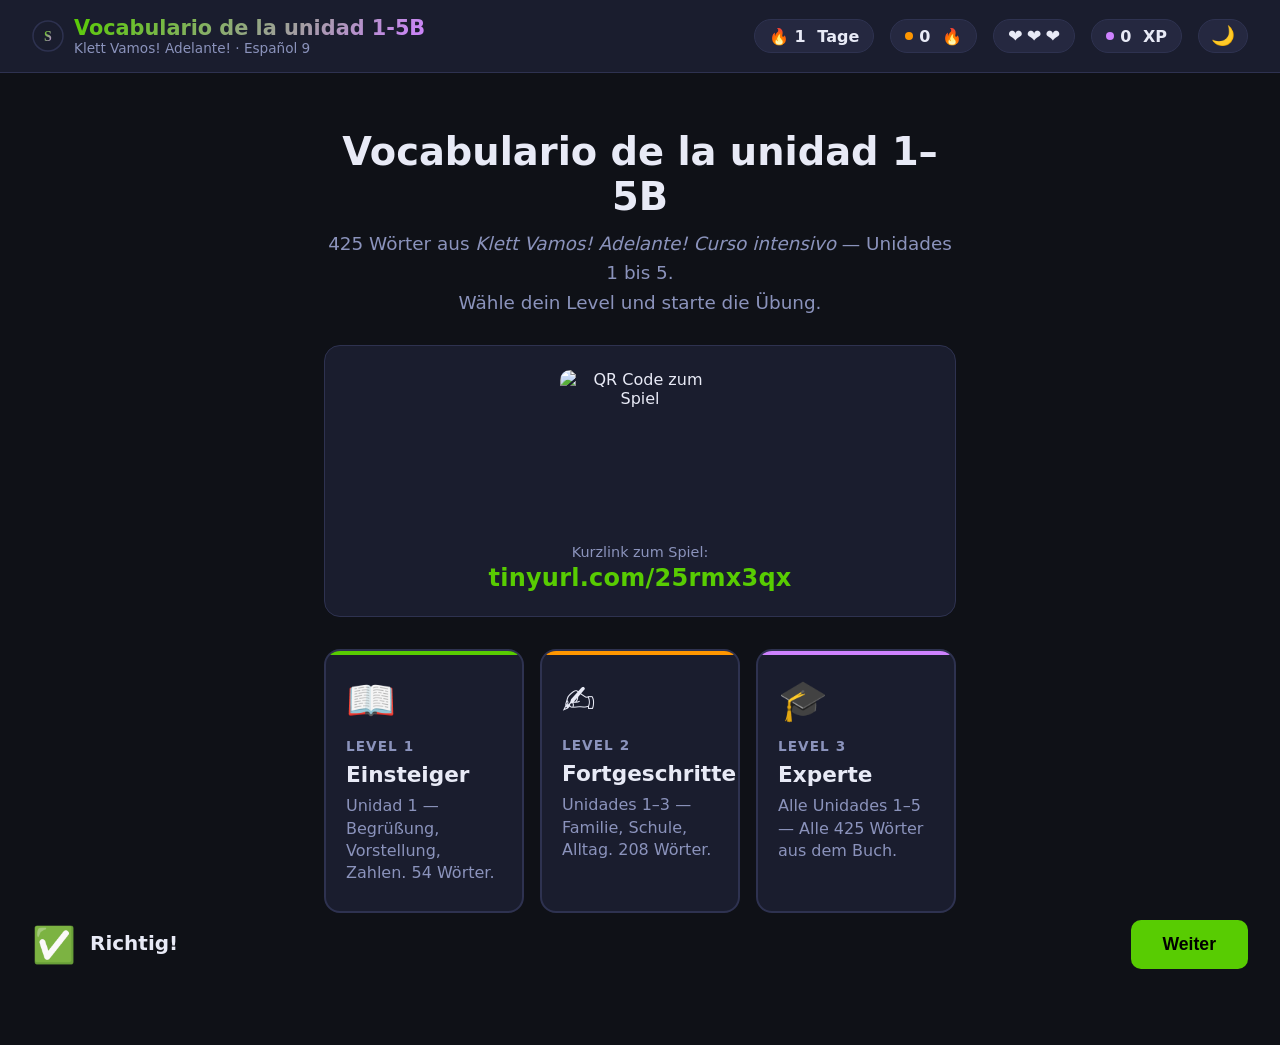
==== commit 2fc80c60: "introduccion de juegos" ====
--- a/index.html
+++ b/index.html
@@ -139,9 +139,7 @@
     }
     .level-card.lv1::before { background: var(--accent); }
     .level-card.lv2::before { background: var(--accent3); }
-    .level-card.lv3::before { background: var(--danger); }
-    .level-card.lv4::before { background: var(--accent2); }
-    .level-card.lv5::before { background: #00d4ff; }
+    .level-card.lv3::before { background: var(--accent2); }
     .level-card:hover {
       border-color: var(--accent); transform: translateY(-3px);
       box-shadow: 0 8px 32px rgba(88,204,2,0.12);
@@ -178,75 +176,39 @@
     .mode-card-featured:hover { border-color: var(--accent2); transform: translateY(-2px); box-shadow: 0 8px 32px rgba(206,130,255,0.12); }
     .mode-card-featured.selected { border-color: var(--accent2); background: rgba(206,130,255,0.1); }
 
-    /* ── DOUBLE GAME ── */
-    .double-topbar {
-      width: 100%; display: flex; align-items: center; justify-content: space-between;
-      margin-bottom: 20px;
-    }
-    .double-pts { font-size: 2rem; font-weight: 900; color: var(--accent); letter-spacing: -0.02em; }
-    .double-combo {
-      background: var(--accent2); color: #fff; border-radius: 24px;
-      padding: 5px 16px; font-size: 1.05rem; font-weight: 800;
-      transition: transform 0.12s;
-    }
-    .double-combo.pop { transform: scale(1.4); }
-    .double-counter-txt { color: var(--text-muted); font-size: 0.95rem; font-weight: 600; }
-    .double-arena {
-      display: flex; align-items: center; justify-content: center;
-      gap: 16px; width: 100%; margin-bottom: 12px;
-    }
-    .double-card {
-      position: relative; border-radius: 50%; flex-shrink: 0;
-      display: flex; align-items: center; justify-content: center;
-    }
-    .double-card-left {
-      width: 190px; height: 190px;
-      background: radial-gradient(circle at 38% 38%, #1e2540, #0d0f1a);
-      box-shadow: 0 0 0 4px var(--accent), 0 16px 48px rgba(88,204,2,0.25);
-    }
-    .double-card-right {
-      width: 268px; height: 268px;
-      background: radial-gradient(circle at 62% 38%, #221530, #0d0f1a);
-      box-shadow: 0 0 0 4px var(--accent2), 0 16px 48px rgba(206,130,255,0.25);
-    }
-    .double-word-center {
-      font-size: 1.25rem; font-weight: 800; text-align: center;
-      padding: 20px; line-height: 1.3; color: var(--text); max-width: 156px; z-index: 1;
-    }
-    .double-dir-badge {
-      position: absolute; bottom: 13%; left: 50%; transform: translateX(-50%);
-      font-size: 0.7rem; font-weight: 700; letter-spacing: 0.12em;
-      text-transform: uppercase; color: var(--accent); opacity: 0.9; z-index: 1;
-    }
-    .double-timer-svg {
-      position: absolute; top: 0; left: 0; width: 100%; height: 100%;
-      pointer-events: none; transform: rotate(-90deg);
-    }
-    .double-timer-track { fill: none; stroke: rgba(255,255,255,0.06); stroke-width: 7; }
-    .double-timer-arc  { fill: none; stroke-width: 7; stroke-linecap: round; transition: stroke 0.4s; }
-    .double-option {
-      position: absolute;
-      background: var(--surface2); border: 2px solid var(--border);
-      border-radius: 14px; padding: 8px 10px;
-      font-size: 0.88rem; font-weight: 700; cursor: pointer;
-      transition: all 0.14s; max-width: 108px; text-align: center;
-      line-height: 1.25; word-break: break-word; color: var(--text); z-index: 2;
-    }
-    .double-option:hover:not(:disabled) { border-color: var(--accent2); background: rgba(206,130,255,0.13); transform: scale(1.07); }
-    .double-option.correct { border-color: var(--accent); background: rgba(88,204,2,0.2); color: var(--accent); }
-    .double-option.wrong   { border-color: var(--danger); background: rgba(255,75,75,0.16); color: var(--danger); }
-    .double-vs { font-size: 1.5rem; color: var(--text-muted); flex-shrink: 0; }
-    @keyframes dblCardIn {
-      from { opacity:0; transform: scale(0.65) rotate(-10deg); }
-      to   { opacity:1; transform: scale(1) rotate(0deg); }
-    }
-    @keyframes dblShake {
-      0%,100% { transform:translateX(0); }
-      20% { transform:translateX(-9px); } 40% { transform:translateX(9px); }
-      60% { transform:translateX(-5px); } 80% { transform:translateX(5px); }
-    }
-    .dbl-in    { animation: dblCardIn 0.38s cubic-bezier(0.34,1.56,0.64,1) both; }
-    .dbl-shake { animation: dblShake 0.36s ease both; }
+    /* ── DOBBLE GAME ── */
+    .dobble-topbar { display:flex; align-items:center; justify-content:space-between; margin-bottom:16px; }
+    .dobble-pts { font-size:2rem; font-weight:900; color:var(--accent); }
+    .dobble-combo { background:var(--accent2); color:#fff; border-radius:24px; padding:4px 16px; font-size:1rem; font-weight:800; }
+    .dobble-counter { color:var(--text-muted); font-size:0.95rem; font-weight:600; }
+    .dobble-arena { display:flex; align-items:center; justify-content:center; gap:14px; margin-bottom:12px; }
+    .dobble-card { border-radius:50%; overflow:hidden; cursor:default; }
+    .dobble-card-left  { box-shadow: 0 0 0 4px var(--accent),  0 16px 48px rgba(88,204,2,0.25); }
+    .dobble-card-right { box-shadow: 0 0 0 4px var(--accent2), 0 16px 48px rgba(206,130,255,0.25); }
+    .dobble-canvas { display:block; border-radius:50%; }
+    .dobble-hint { min-height:24px; font-size:0.95rem; color:var(--text-muted); text-align:center; margin-bottom:10px; }
+    .dobble-timer-bar { height:8px; background:var(--surface2); border-radius:999px; overflow:hidden; max-width:540px; margin:0 auto; }
+    .dobble-timer-fill { height:100%; background:linear-gradient(90deg,var(--accent),#85e620); border-radius:999px; width:100%; transition:width 0.1s linear; }
+    .dobble-vs { font-size:1.5rem; color:var(--text-muted); flex-shrink:0; }
+    .xp-float {
+      position: fixed; pointer-events: none; z-index: 9000;
+      font-size: 1.2rem; font-weight: 800; color: var(--accent);
+      animation: xpFloat 1.2s ease-out forwards;
+    }
+    @keyframes xpFloat {
+      0%   { opacity:1; transform: translateY(0) scale(1); }
+      100% { opacity:0; transform: translateY(-60px) scale(1.3); }
+    }
+    .achievement-toast {
+      position: fixed; bottom: 80px; left: 50%; transform: translateX(-50%) translateY(30px);
+      background: linear-gradient(135deg, #1a2e10, #1a0a30);
+      border: 2px solid var(--accent3); border-radius: var(--radius);
+      padding: 14px 24px; font-size: 1rem; font-weight: 700;
+      color: var(--accent3); z-index: 800; opacity: 0;
+      transition: all 0.4s cubic-bezier(0.34,1.56,0.64,1);
+      white-space: nowrap;
+    }
+    .achievement-toast.show { opacity:1; transform: translateX(-50%) translateY(0); }
     .mode-card {
       background: var(--surface); border: 2px solid var(--border);
       border-radius: var(--radius); padding: 28px 20px;
@@ -682,6 +644,10 @@
   </div>
   <div class="header-stats">
     <div class="stat-chip">
+      <span>🔥</span>
+      <span id="stat-daily-streak">0</span>&nbsp;Tage
+    </div>
+    <div class="stat-chip">
       <span class="dot dot-orange"></span>
       <span id="stat-streak">0</span>&nbsp;🔥
     </div>
@@ -727,34 +693,23 @@
       <div class="level-card lv1" onclick="selectLevel(1)">
         <div class="lv-icon">📖</div>
         <div class="lv-badge">Level 1</div>
-        <div class="lv-name">Unidad 1</div>
-        <div class="lv-desc">Begr&#252;&#223;ung, Vorstellung, Zahlen. 54 W&#246;rter.</div>
+        <div class="lv-name">Einsteiger</div>
+        <div class="lv-desc">Unidad 1 — Begrüßung, Vorstellung, Zahlen. 54 Wörter.</div>
       </div>
       <div class="level-card lv2" onclick="selectLevel(2)">
-        <div class="lv-icon">&#9997;&#65039;</div>
+        <div class="lv-icon">✍️</div>
         <div class="lv-badge">Level 2</div>
-        <div class="lv-name">Unidades 1&#8211;2</div>
-        <div class="lv-desc">Familie, Schule, Freizeit. 137 W&#246;rter.</div>
+        <div class="lv-name">Fortgeschritten</div>
+        <div class="lv-desc">Unidades 1–3 — Familie, Schule, Alltag. 208 Wörter.</div>
       </div>
       <div class="level-card lv3" onclick="selectLevel(3)">
-        <div class="lv-icon">&#128483;&#65039;</div>
+        <div class="lv-icon">🎓</div>
         <div class="lv-badge">Level 3</div>
-        <div class="lv-name">Unidades 1&#8211;3</div>
-        <div class="lv-desc">Alltag &amp; Stadt dazu. 208 W&#246;rter.</div>
-      </div>
-      <div class="level-card lv4" onclick="selectLevel(4)">
-        <div class="lv-icon">&#127757;</div>
-        <div class="lv-badge">Level 4</div>
-        <div class="lv-name">Unidades 1&#8211;4</div>
-        <div class="lv-desc">Reisen &amp; Umwelt. 317 W&#246;rter.</div>
-      </div>
-      <div class="level-card lv5" onclick="selectLevel(5)">
-        <div class="lv-icon">&#127891;</div>
-        <div class="lv-badge">Level 5</div>
-        <div class="lv-name">Unidades 1&#8211;5</div>
-        <div class="lv-desc">Alles &#8212; alle 425 W&#246;rter aus dem Buch.</div>
+        <div class="lv-name">Experte</div>
+        <div class="lv-desc">Alle Unidades 1–5 — Alle 425 Wörter aus dem Buch.</div>
       </div>
     </div>
+  </div>
 
   <!-- MODE SELECT -->
   <div id="screen-mode" class="screen">
@@ -805,9 +760,9 @@
     </div>
     <div class="mode-section-divider">Herausforderung</div>
     <div class="mode-card-featured" id="mode-double" onclick="selectMode('double')">
-      <div class="mode-icon">🔀</div>
-      <div class="mode-name">Double</div>
-      <div class="mode-desc">Tippe die Übersetzung — Richtung wechselt zufällig pro Frage: ES→DE und DE→ES.</div>
+      <div class="mode-icon">🎯</div>
+      <div class="mode-name">Dobble</div>
+      <div class="mode-desc">Finde das gemeinsame Wortpaar auf zwei Karten — so schnell wie möglich! Inspiriert vom Kartenspiel Dobble/Spot-it.</div>
     </div>
     <button class="btn-primary" onclick="startExercise()">Starten →</button>
   </div>
@@ -939,27 +894,26 @@
     </div>
   </div>
 
-  <!-- DOUBLE GAME -->
+  <!-- DOBBLE GAME -->
   <div id="screen-double" class="screen">
-    <button class="back-link" onclick="stopDouble(); goTo('mode')">← Abbrechen</button>
-    <div class="exercise-label">🔀 Double · <span id="double-level-label"></span></div>
-    <div class="double-topbar">
-      <div class="double-pts" id="double-pts">0</div>
-      <div class="double-combo" id="double-combo">×1</div>
-      <div class="double-counter-txt" id="double-counter">1 / 15</div>
+    <button class="back-link" onclick="stopDobble(); goTo('mode')">← Abbrechen</button>
+    <div class="exercise-label">🎯 Dobble · <span id="dobble-level-label"></span></div>
+    <div class="dobble-topbar">
+      <div class="dobble-pts" id="dobble-pts">0</div>
+      <div class="dobble-combo" id="dobble-combo">×1</div>
+      <div class="dobble-counter" id="dobble-counter">1 / 15</div>
     </div>
-    <div class="double-arena">
-      <div class="double-card double-card-left" id="double-card-left">
-        <svg class="double-timer-svg" viewBox="0 0 190 190">
-          <circle class="double-timer-track" cx="95" cy="95" r="87"/>
-          <circle class="double-timer-arc"  id="double-timer-arc" cx="95" cy="95" r="87"/>
-        </svg>
-        <div class="double-word-center" id="double-word-src"></div>
-        <div class="double-dir-badge" id="double-dir-badge">ES → DE</div>
+    <div class="dobble-arena">
+      <div class="dobble-card dobble-card-left" id="dobble-card-left">
+        <canvas class="dobble-canvas" id="dobble-canvas-left" width="260" height="260" onclick="dobbleHandleClick('left', event)"></canvas>
       </div>
-      <div class="double-vs">⚡</div>
-      <div class="double-card double-card-right" id="double-card-right"></div>
+      <div class="dobble-vs">⚡</div>
+      <div class="dobble-card dobble-card-right" id="dobble-card-right">
+        <canvas class="dobble-canvas" id="dobble-canvas-right" width="260" height="260" onclick="dobbleHandleClick('right', event)"></canvas>
+      </div>
     </div>
+    <div class="dobble-hint" id="dobble-hint"></div>
+    <div class="dobble-timer-bar"><div id="dobble-timer-fill" class="dobble-timer-fill"></div></div>
   </div>
 
   <!-- RESULTS -->
@@ -1021,6 +975,7 @@
 </div>
 
 <div class="streak-popup" id="streak-popup">🔥 <span id="streak-popup-count">3</span> in Folge!</div>
+<div class="achievement-toast" id="achievement-toast">🏆 Achievement!</div>
 
 <script>
 const VOCAB = [
@@ -1453,17 +1408,13 @@
 
 const LEVEL_SETS = {
   1: VOCAB.filter(v => v.unidad === 1),
-  2: VOCAB.filter(v => v.unidad <= 2),
-  3: VOCAB.filter(v => v.unidad <= 3),
-  4: VOCAB.filter(v => v.unidad <= 4),
-  5: VOCAB,
+  2: VOCAB.filter(v => v.unidad <= 3),
+  3: VOCAB,
 };
 const LEVEL_NAMES = {
-  1: 'Level 1 · Unidad 1',
-  2: 'Level 2 · Unidades 1–2',
-  3: 'Level 3 · Unidades 1–3',
-  4: 'Level 4 · Unidades 1–4',
-  5: 'Level 5 · Unidades 1–5',
+  1: 'Level 1 · Einsteiger',
+  2: 'Level 2 · Fortgeschritten',
+  3: 'Level 3 · Experte',
 };
 
 let state = {
@@ -1477,6 +1428,60 @@
   awaitingNext: false,
 };
 
+// Daily streak
+const today = new Date().toDateString();
+let dailyStreak = parseInt(localStorage.getItem('dailyStreak') || '0');
+const lastDay = localStorage.getItem('lastDay') || '';
+if (lastDay === today) {
+  // same day, keep streak
+} else if (lastDay === new Date(Date.now() - 86400000).toDateString()) {
+  dailyStreak++;
+  localStorage.setItem('dailyStreak', dailyStreak);
+  localStorage.setItem('lastDay', today);
+} else if (lastDay !== today) {
+  dailyStreak = 1;
+  localStorage.setItem('dailyStreak', dailyStreak);
+  localStorage.setItem('lastDay', today);
+}
+
+// Achievements
+const ACHIEVEMENTS = [
+  { id: 'first_correct',   check: s => s.correct >= 1,                         label: '🌟 Erste richtige Antwort!' },
+  { id: 'streak_3',        check: s => s.streak >= 3,                           label: '🔥 3er Streak!' },
+  { id: 'streak_5',        check: s => s.streak >= 5,                           label: '🔥🔥 5er Streak!' },
+  { id: 'perfect_10',      check: s => s.correct >= 10 && s.wrong === 0,        label: '⭐ 10 richtig ohne Fehler!' },
+  { id: 'xp_50',           check: s => s.xp >= 50,                             label: '💫 50 XP verdient!' },
+];
+const unlockedAchievements = new Set(JSON.parse(localStorage.getItem('achievements') || '[]'));
+
+function checkAchievements() {
+  ACHIEVEMENTS.forEach(a => {
+    if (!unlockedAchievements.has(a.id) && a.check(state)) {
+      unlockedAchievements.add(a.id);
+      localStorage.setItem('achievements', JSON.stringify([...unlockedAchievements]));
+      showAchievement(a.label);
+    }
+  });
+}
+
+function showAchievement(label) {
+  const el = document.getElementById('achievement-toast');
+  el.textContent = label;
+  el.classList.add('show');
+  setTimeout(() => el.classList.remove('show'), 3000);
+}
+
+function showXpFloat(amount, anchorEl) {
+  const el = document.createElement('div');
+  el.className = 'xp-float';
+  el.textContent = '+' + amount + ' XP';
+  const rect = (anchorEl || document.getElementById('stat-xp')).getBoundingClientRect();
+  el.style.left = rect.left + 'px';
+  el.style.top = (rect.top - 20) + 'px';
+  document.body.appendChild(el);
+  setTimeout(() => el.remove(), 1300);
+}
+
 function goTo(name) {
   document.querySelectorAll('.screen').forEach(s => s.classList.remove('active'));
   document.getElementById('screen-' + name).classList.add('active');
@@ -1512,150 +1517,236 @@
   else startQuiz();
 }
 
-// ── DOUBLE GAME ──
-const DBL_TIME = 9000;
-const DBL_POSITIONS = [
-  { top: '9%',    left: '50%',  transform: 'translateX(-50%)' },
-  { top: '50%',   right: '3%',  transform: 'translateY(-50%)' },
-  { bottom: '9%', left: '50%',  transform: 'translateX(-50%)' },
-  { top: '50%',   left: '3%',   transform: 'translateY(-50%)' },
-];
-
-let dbl = { items:[], index:0, pts:0, combo:1, t0:0, raf:null, running:false, locked:false };
-
-function startDoubleQuiz() {
-  dbl.items = shuffle([...state.currentSet]).map(item => ({
-    ...item, _dir: Math.random() < 0.5 ? 'es-de' : 'de-es'
-  }));
-  dbl.index = 0; dbl.pts = 0; dbl.combo = 1;
-  dbl.running = true; dbl.locked = false;
+// ── DOBBLE GAME ──
+let dobble = {
+  rounds: [], index: 0, pts: 0, combo: 1,
+  correctCount: 0, wrongCount: 0,
+  selectedEs: null, running: false,
+  timerStart: 0, timerDuration: 10000, timerRaf: null,
+  currentRound: null,
+  hitZones: { left: [], right: [] },
+};
+const DOBBLE_ROUNDS = 15;
+const DOBBLE_WORDS = 6;
+
+function startDoubleQuiz() { startDobble(); }
+
+function startDobble() {
+  const vocab = shuffle([...state.currentSet]);
+  dobble.rounds = Array.from({length: DOBBLE_ROUNDS}, () =>
+    generateDobbleRound(vocab, DOBBLE_WORDS));
+  dobble.index = 0; dobble.pts = 0; dobble.combo = 1;
+  dobble.correctCount = 0; dobble.wrongCount = 0;
+  dobble.running = true; dobble.selectedEs = null;
   state.correct = 0; state.wrong = 0; state.xp = 0;
-  document.getElementById('double-level-label').textContent = LEVEL_NAMES[state.level];
+  document.getElementById('dobble-level-label').textContent = LEVEL_NAMES[state.level];
   goTo('double');
-  dblRender();
-}
-
-function stopDouble() {
-  dbl.running = false;
-  if (dbl.raf) { cancelAnimationFrame(dbl.raf); dbl.raf = null; }
-}
-
-function dblRender() {
-  if (!dbl.running) return;
-  const item = dbl.items[dbl.index];
-  const isEsDE = item._dir === 'es-de';
-  const src = isEsDE ? item.es : item.de;
-  const correct = isEsDE ? shortDE(item.de) : item.es;
-
-  document.getElementById('double-counter').textContent = (dbl.index + 1) + ' / ' + dbl.items.length;
-  document.getElementById('double-pts').textContent = dbl.pts;
-  dblUpdateCombo();
-
-  const lCard = document.getElementById('double-card-left');
-  document.getElementById('double-word-src').textContent = src;
-  document.getElementById('double-dir-badge').textContent = isEsDE ? 'ES → DE' : 'DE → ES';
-  lCard.className = 'double-card double-card-left dbl-in';
-
-  const distractors = shuffle(
-    dbl.items.filter(x => x !== item).map(x => isEsDE ? shortDE(x.de) : x.es)
-  ).slice(0, 3);
-  const options = shuffle([correct, ...distractors]);
-
-  const rCard = document.getElementById('double-card-right');
-  rCard.innerHTML = '';
-  rCard.className = 'double-card double-card-right dbl-in';
-  options.forEach((opt, i) => {
-    const btn = document.createElement('button');
-    btn.className = 'double-option';
-    Object.assign(btn.style, DBL_POSITIONS[i]);
-    btn.textContent = opt;
-    btn.onclick = () => dblAnswer(btn, opt, correct);
-    rCard.appendChild(btn);
+  dobbleRender();
+}
+
+function stopDobble() {
+  dobble.running = false;
+  if (dobble.timerRaf) { cancelAnimationFrame(dobble.timerRaf); dobble.timerRaf = null; }
+}
+
+function generateDobbleRound(vocab, n) {
+  const correct = shuffle([...vocab])[0];
+  const pool = shuffle(vocab.filter(v => v !== correct));
+  const leftFillers = pool.slice(0, n - 1);
+  const leftIds = new Set(leftFillers.map(v => v.es));
+  const rightFillers = shuffle(vocab.filter(v => v !== correct && !leftIds.has(v.es))).slice(0, n - 1);
+  return {
+    left:  shuffle([correct.es,          ...leftFillers.map(v => v.es)]),
+    right: shuffle([shortDE(correct.de), ...rightFillers.map(v => shortDE(v.de))]),
+    answerEs: correct.es,
+    answerDe: shortDE(correct.de),
+  };
+}
+
+function dobbleRender() {
+  if (!dobble.running) return;
+  const r = dobble.rounds[dobble.index];
+  dobble.currentRound = r;
+  dobble.selectedEs = null;
+  document.getElementById('dobble-pts').textContent = dobble.pts;
+  document.getElementById('dobble-combo').textContent = '×' + dobble.combo;
+  document.getElementById('dobble-counter').textContent = (dobble.index + 1) + ' / ' + DOBBLE_ROUNDS;
+  const hint = document.getElementById('dobble-hint');
+  hint.textContent = 'Finde das übereinstimmende Wortpaar!';
+  hint.style.color = 'var(--text-muted)';
+
+  dobbleDrawCard('left',  r.left,  'var(--accent)',  '#58cc02');
+  dobbleDrawCard('right', r.right, 'var(--accent2)', '#ce82ff');
+  dobbleStartTimer();
+}
+
+function dobbleDrawCard(side, words, strokeColor) {
+  const canvas = document.getElementById('dobble-canvas-' + side);
+  const ctx = canvas.getContext('2d');
+  const W = canvas.width, H = canvas.height, R = W / 2;
+  ctx.clearRect(0, 0, W, H);
+
+  ctx.beginPath(); ctx.arc(R, R, R - 4, 0, Math.PI * 2);
+  ctx.fillStyle = side === 'left' ? '#1e2540' : '#221530';
+  ctx.fill();
+  ctx.strokeStyle = strokeColor; ctx.lineWidth = 4; ctx.stroke();
+
+  const zones = [];
+  words.forEach((word, i) => {
+    const angle = (i / words.length) * 2 * Math.PI - Math.PI / 2;
+    const r = R * (i % 2 === 0 ? 0.52 : 0.72);
+    const x = R + r * Math.cos(angle);
+    const y = R + r * Math.sin(angle);
+    const isSelected = side === 'left' && word === dobble.selectedEs;
+    const fontSize = word.length > 12 ? 10 : word.length > 8 ? 11 : 13;
+
+    ctx.font = `${isSelected ? 'bold' : '600'} ${fontSize}px 'Segoe UI', system-ui`;
+    const tw = ctx.measureText(word).width;
+    const bw = tw + 14, bh = fontSize + 10;
+    const bx = x - bw / 2, by = y - bh / 2;
+
+    ctx.fillStyle = isSelected ? 'rgba(88,204,2,0.25)' : 'rgba(37,40,64,0.9)';
+    ctx.strokeStyle = isSelected ? '#58cc02' : (side === 'left' ? '#2e3250' : '#3a2060');
+    ctx.lineWidth = isSelected ? 2 : 1;
+    roundRect(ctx, bx, by, bw, bh, 6);
+    ctx.fill(); ctx.stroke();
+
+    ctx.fillStyle = isSelected ? '#58cc02' : '#e8eaf6';
+    ctx.textAlign = 'center'; ctx.textBaseline = 'middle';
+    ctx.fillText(word, x, y);
+
+    zones.push({ word, x, y, bx, by, bw, bh });
   });
-
-  dblStartTimer();
-}
-
-function dblStartTimer() {
-  dbl.locked = false;
-  dbl.t0 = performance.now();
-  const arc = document.getElementById('double-timer-arc');
-  const C = 2 * Math.PI * 87;
-  arc.style.strokeDasharray = C;
-
+  dobble.hitZones[side] = zones;
+}
+
+function roundRect(ctx, x, y, w, h, r) {
+  ctx.beginPath();
+  ctx.moveTo(x + r, y);
+  ctx.lineTo(x + w - r, y);
+  ctx.arcTo(x + w, y, x + w, y + r, r);
+  ctx.lineTo(x + w, y + h - r);
+  ctx.arcTo(x + w, y + h, x + w - r, y + h, r);
+  ctx.lineTo(x + r, y + h);
+  ctx.arcTo(x, y + h, x, y + h - r, r);
+  ctx.lineTo(x, y + r);
+  ctx.arcTo(x, y, x + r, y, r);
+  ctx.closePath();
+}
+
+function dobbleStartTimer() {
+  if (dobble.timerRaf) cancelAnimationFrame(dobble.timerRaf);
+  dobble.timerStart = performance.now();
   function tick(now) {
-    if (!dbl.running) return;
-    const ratio = Math.max(0, 1 - (now - dbl.t0) / DBL_TIME);
-    arc.style.strokeDashoffset = C * (1 - ratio);
-    arc.style.stroke = ratio > 0.45 ? 'var(--accent)' : ratio > 0.2 ? 'var(--accent3)' : 'var(--danger)';
-    if (ratio <= 0 && !dbl.locked) { dbl.locked = true; dblTimeout(); return; }
-    if (ratio > 0) dbl.raf = requestAnimationFrame(tick);
+    if (!dobble.running) return;
+    const elapsed = now - dobble.timerStart;
+    const pct = Math.max(0, 1 - elapsed / dobble.timerDuration);
+    document.getElementById('dobble-timer-fill').style.width = (pct * 100) + '%';
+    document.getElementById('dobble-timer-fill').style.background =
+      pct > 0.4 ? 'linear-gradient(90deg,var(--accent),#85e620)' :
+      pct > 0.2 ? 'linear-gradient(90deg,#ff9600,#ff9600)' : 'linear-gradient(90deg,var(--danger),var(--danger))';
+    if (pct <= 0) { dobbleTimeout(); return; }
+    dobble.timerRaf = requestAnimationFrame(tick);
   }
-  dbl.raf = requestAnimationFrame(tick);
-}
-
-function dblAnswer(btn, chosen, correct) {
-  if (dbl.locked) return;
-  dbl.locked = true;
-  if (dbl.raf) { cancelAnimationFrame(dbl.raf); dbl.raf = null; }
-
-  document.querySelectorAll('.double-option').forEach(b => {
-    b.disabled = true;
-    if (b.textContent === correct) b.classList.add('correct');
+  dobble.timerRaf = requestAnimationFrame(tick);
+}
+
+function dobbleTimeout() {
+  if (!dobble.running) return;
+  dobble.wrongCount++;
+  state.wrong++;
+  dobble.combo = 1;
+  const hint = document.getElementById('dobble-hint');
+  hint.textContent = '⏱ Zeit! Die Antwort war: ' + dobble.currentRound.answerEs + ' = ' + dobble.currentRound.answerDe;
+  hint.style.color = 'var(--danger)';
+  dobble.selectedEs = null;
+  setTimeout(() => dobbleNext(), 1500);
+}
+
+function dobbleHandleClick(side, event) {
+  if (!dobble.running || !dobble.currentRound) return;
+  const canvas = event.currentTarget;
+  const rect = canvas.getBoundingClientRect();
+  const scaleX = canvas.width / rect.width;
+  const scaleY = canvas.height / rect.height;
+  const mx = (event.clientX - rect.left) * scaleX;
+  const my = (event.clientY - rect.top) * scaleY;
+  const zones = dobble.hitZones[side];
+  const hit = zones.find(z => mx >= z.bx && mx <= z.bx + z.bw && my >= z.by && my <= z.by + z.bh);
+  if (!hit) return;
+
+  const hint = document.getElementById('dobble-hint');
+
+  if (side === 'left') {
+    dobble.selectedEs = hit.word;
+    dobbleDrawCard('left',  dobble.currentRound.left,  'var(--accent)',  '#58cc02');
+    hint.textContent = '✓ Gewählt: ' + hit.word + ' — Jetzt das deutsche Wort wählen!';
+    hint.style.color = 'var(--text-muted)';
+  } else {
+    if (!dobble.selectedEs) {
+      hint.textContent = 'Wähle zuerst ein spanisches Wort links!';
+      return;
+    }
+    const r = dobble.currentRound;
+    if (dobble.selectedEs === r.answerEs && hit.word === r.answerDe) {
+      // CORRECT
+      if (dobble.timerRaf) cancelAnimationFrame(dobble.timerRaf);
+      const elapsed = performance.now() - dobble.timerStart;
+      const speedBonus = Math.round(200 * Math.max(0, 1 - elapsed / dobble.timerDuration));
+      const pts = (100 + speedBonus) * dobble.combo;
+      dobble.pts += pts;
+      dobble.correctCount++;
+      state.correct++;
+      state.streak++;
+      const xpGain = 10 + (state.streak >= 3 ? 5 : 0);
+      state.xp += xpGain;
+      document.getElementById('stat-streak').textContent = state.streak;
+      document.getElementById('stat-xp').textContent = state.totalXP + state.xp;
+      showXpFloat(xpGain);
+      if (state.streak % 3 === 0) showStreakPopup(state.streak);
+      dobble.combo = Math.min(4, 1 + Math.floor(dobble.correctCount / 3));
+      document.getElementById('dobble-pts').textContent = dobble.pts;
+      document.getElementById('dobble-combo').textContent = '×' + dobble.combo;
+      hint.textContent = '✅ Richtig! +' + pts + ' Punkte';
+      hint.style.color = 'var(--accent)';
+      checkAchievements();
+      dobbleFlashCorrect();
+      setTimeout(() => dobbleNext(), 800);
+    } else {
+      // WRONG
+      state.wrong++;
+      dobble.combo = 1;
+      dobble.selectedEs = null;
+      hint.textContent = '❌ Falsch! Versuch es nochmal.';
+      hint.style.color = 'var(--danger)';
+      dobbleDrawCard('left', dobble.currentRound.left, 'var(--accent)', '#58cc02');
+      document.getElementById('dobble-combo').textContent = '×1';
+      dobble.timerStart -= 1500;
+    }
+  }
+}
+
+function dobbleFlashCorrect() {
+  ['left','right'].forEach(side => {
+    const canvas = document.getElementById('dobble-canvas-' + side);
+    canvas.style.transition = 'box-shadow 0.2s';
+    canvas.style.boxShadow = '0 0 0 6px var(--accent), 0 0 40px rgba(88,204,2,0.5)';
+    setTimeout(() => canvas.style.boxShadow = '', 400);
   });
-
-  if (chosen === correct) {
-    btn.classList.add('correct');
-    state.correct++;
-    const timeBonus = Math.round((1 - (performance.now() - dbl.t0) / DBL_TIME) * 100);
-    const pts = Math.max(10, 50 + timeBonus) * dbl.combo;
-    dbl.pts += pts;
-    dbl.combo = Math.min(8, dbl.combo + 1);
-    state.xp += pts;
-    dblUpdateCombo(true);
-    document.getElementById('double-pts').textContent = dbl.pts;
-    document.getElementById('stat-streak').textContent = state.correct;
-  } else {
-    btn.classList.add('wrong');
-    state.wrong++;
-    dbl.combo = 1;
-    document.getElementById('double-card-left').classList.add('dbl-shake');
-    dblUpdateCombo();
-  }
-  setTimeout(dblAdvance, 850);
-}
-
-function dblTimeout() {
-  state.wrong++;
-  dbl.combo = 1;
-  dblUpdateCombo();
-  const item = dbl.items[dbl.index];
-  const correct = item._dir === 'es-de' ? shortDE(item.de) : item.es;
-  document.querySelectorAll('.double-option').forEach(b => {
-    b.disabled = true;
-    if (b.textContent === correct) b.classList.add('correct');
-  });
-  setTimeout(dblAdvance, 850);
-}
-
-function dblAdvance() {
-  dbl.index++;
-  if (dbl.index >= dbl.items.length) {
-    stopDouble();
+}
+
+function dobbleNext() {
+  dobble.index++;
+  if (dobble.index >= DOBBLE_ROUNDS) {
+    dobble.running = false;
+    state.correct = dobble.correctCount;
+    state.wrong = dobble.wrongCount;
     state.totalXP += state.xp;
     document.getElementById('stat-xp').textContent = state.totalXP;
     showResults();
   } else {
-    dblRender();
-  }
-}
-
-function dblUpdateCombo(pop = false) {
-  const el = document.getElementById('double-combo');
-  el.textContent = '×' + dbl.combo;
-  if (pop) {
-    el.classList.remove('pop'); void el.offsetWidth; el.classList.add('pop');
-    setTimeout(() => el.classList.remove('pop'), 200);
+    dobble.selectedEs = null;
+    dobbleRender();
   }
 }
 
@@ -1790,9 +1881,13 @@
   state.correct++;
   state.streak++;
   const bonus = state.streak >= 3 ? 5 : 0;
-  state.xp += 10 + bonus;
+  const xpGain = 10 + bonus;
+  state.xp += xpGain;
   document.getElementById('stat-streak').textContent = state.streak;
+  document.getElementById('stat-xp').textContent = state.totalXP + state.xp;
+  showXpFloat(xpGain);
   if (state.streak > 0 && state.streak % 3 === 0) showStreakPopup(state.streak);
+  checkAchievements();
   showFeedback(true, item);
 }
 
@@ -1962,43 +2057,34 @@
 }
 
 function modeLabel(m) {
-  return { flash:'Karteikarten', 'mc-es-de':'Spanisch→Deutsch', 'mc-de-es':'Deutsch→Spanisch', type:'Eintippen', verb:'Verbkonjugation', memory:'Memory', asteroids:'Asteroiden', race:'Autorennen', double:'Double' }[m] || m;
+  return { flash:'Karteikarten', 'mc-es-de':'Spanisch→Deutsch', 'mc-de-es':'Deutsch→Spanisch', type:'Eintippen', verb:'Verbkonjugation', memory:'Memory', asteroids:'Asteroiden', race:'Autorennen', double:'Dobble' }[m] || m;
 }
 
 updateHeartsDisplay();
+document.getElementById('stat-daily-streak').textContent = dailyStreak;
 
 // ── VERBS DATA ──
 const VERBS = [
-  { inf:"resistir",     subject:"El pueblo",          tense:"Pret. Indefinido", person:"3ª sing.",
-    sentence:"El pueblo ___ durante años de represión.",              answer:"resistió",       ctx:"resistir (reg. -IR): resistió" },
-  { inf:"tomar",        subject:"Los militares",       tense:"Pret. Indefinido", person:"3ª plur.",
-    sentence:"Los militares ___ el poder en 1973.",                   answer:"tomaron",        ctx:"tomar (reg. -AR): tomaron" },
-  { inf:"exiliarse",    subject:"Muchos artistas",     tense:"Pret. Indefinido", person:"3ª plur.",
-    sentence:"Muchos artistas se ___ tras el golpe.",                 answer:"exiliaron",      ctx:"exiliar(se) (reg. -AR): exiliaron" },
-  { inf:"prohibir",     subject:"La junta",            tense:"Pret. Indefinido", person:"3ª sing.",
-    sentence:"La junta ___ libros y canciones.",                      answer:"prohibió",       ctx:"prohibir (reg. -IR): prohibió" },
-  { inf:"desaparecer",  subject:"Miles de personas",   tense:"Pret. Indefinido", person:"3ª plur.",
-    sentence:"Miles de personas ___ durante la dictadura.",           answer:"desaparecieron", ctx:"desaparecer (reg. -ER): desaparecieron" },
-  { inf:"huir",         subject:"Skármeta",            tense:"Pret. Indefinido", person:"3ª sing.",
-    sentence:"Skármeta ___ al exilio en 1973.",                       answer:"huyó",           ctx:"huir (irr. y→y): huyó" },
-  { inf:"perseguir",    subject:"La DINA",             tense:"Pret. Indefinido", person:"3ª sing.",
-    sentence:"La DINA ___ a los opositores.",                         answer:"persiguió",      ctx:"perseguir (irr. e→i): persiguió" },
-  { inf:"silenciar",    subject:"La censura",          tense:"Pret. Indefinido", person:"3ª sing.",
-    sentence:"La censura ___ toda voz crítica.",                      answer:"silenció",       ctx:"silenciar (reg. -AR): silenció" },
-  { inf:"luchar",       subject:"El movimiento",       tense:"Imperfecto",       person:"3ª sing.",
-    sentence:"El movimiento ___ por la democracia.",                  answer:"luchaba",        ctx:"luchar (-AR imperfecto): -aba" },
-  { inf:"sufrir",       subject:"La población",        tense:"Imperfecto",       person:"3ª sing.",
-    sentence:"La población ___ bajo el régimen militar.",             answer:"sufría",         ctx:"sufrir (-IR imperfecto): -ía" },
-  { inf:"vivir",        subject:"Los exiliados",       tense:"Imperfecto",       person:"3ª plur.",
-    sentence:"Los exiliados ___ lejos de su patria.",                 answer:"vivían",         ctx:"vivir (-IR imperfecto plur.): -ían" },
-  { inf:"denunciar",    subject:"Los escritores",      tense:"Imperfecto",       person:"3ª plur.",
-    sentence:"Los escritores ___ las injusticias.",                   answer:"denunciaban",    ctx:"denunciar (-AR imperfecto plur.): -aban" },
-  { inf:"narrar",       subject:"Skármeta",            tense:"Presente",         person:"3ª sing.",
-    sentence:"Skármeta ___ la realidad chilena con compromiso.",      answer:"narra",          ctx:"narrar (-AR presente): -a" },
-  { inf:"preservar",    subject:"La literatura",       tense:"Presente",         person:"3ª sing.",
-    sentence:"La literatura ___ la memoria colectiva.",               answer:"preserva",       ctx:"preservar (-AR presente): -a" },
-  { inf:"recordar",     subject:"Las familias",        tense:"Presente",         person:"3ª plur.",
-    sentence:"Las familias ___ a los desaparecidos.",                 answer:"recuerdan",      ctx:"recordar (o→ue diptongación): recuerdan" },
+  { inf:"hablar",     subject:"Yo",           tense:"Presente",       person:"1ª sing.", sentence:"Yo ___ español todos los días.",          answer:"hablo",      ctx:"hablar (reg. -AR): hablo" },
+  { inf:"hablar",     subject:"Ella",          tense:"Presente",       person:"3ª sing.", sentence:"Ella ___ alemán con sus amigos.",          answer:"habla",      ctx:"hablar (reg. -AR): habla" },
+  { inf:"estudiar",   subject:"Nosotros",      tense:"Presente",       person:"1ª plur.", sentence:"Nosotros ___ español en clase.",           answer:"estudiamos", ctx:"estudiar (reg. -AR): estudiamos" },
+  { inf:"vivir",      subject:"Tú",            tense:"Presente",       person:"2ª sing.", sentence:"¿Dónde ___ tú?",                          answer:"vives",      ctx:"vivir (reg. -IR): vives" },
+  { inf:"ser",        subject:"Yo",            tense:"Presente",       person:"1ª sing.", sentence:"Yo ___ de Alemania.",                     answer:"soy",        ctx:"ser (irr.): soy" },
+  { inf:"ser",        subject:"Él",            tense:"Presente",       person:"3ª sing.", sentence:"Él ___ mi mejor amigo.",                  answer:"es",         ctx:"ser (irr.): es" },
+  { inf:"tener",      subject:"Yo",            tense:"Presente",       person:"1ª sing.", sentence:"Yo ___ catorce años.",                    answer:"tengo",      ctx:"tener (irr. -go): tengo" },
+  { inf:"tener",      subject:"Tú",            tense:"Presente",       person:"2ª sing.", sentence:"¿Cuántos años ___?",                      answer:"tienes",     ctx:"tener (irr.): tienes" },
+  { inf:"gustar",     subject:"(A mí)",        tense:"Presente",       person:"3ª sing.", sentence:"Me ___ mucho el fútbol.",                 answer:"gusta",      ctx:"gustar: me gusta" },
+  { inf:"ir",         subject:"Yo",            tense:"Presente",       person:"1ª sing.", sentence:"Yo ___ al instituto en autobús.",          answer:"voy",        ctx:"ir (irr.): voy" },
+  { inf:"ir",         subject:"Nosotros",      tense:"Presente",       person:"1ª plur.", sentence:"Nosotros ___ de compras el sábado.",       answer:"vamos",      ctx:"ir (irr.): vamos" },
+  { inf:"poder",      subject:"Yo",            tense:"Presente",       person:"1ª sing.", sentence:"Yo no ___ salir hoy.",                    answer:"puedo",      ctx:"poder (-ue- irr.): puedo" },
+  { inf:"querer",     subject:"Tú",            tense:"Presente",       person:"2ª sing.", sentence:"¿___ venir al cine?",                     answer:"quieres",    ctx:"querer (-ie- irr.): quieres" },
+  { inf:"hacer",      subject:"Yo",            tense:"Presente",       person:"1ª sing.", sentence:"Yo ___ los deberes por la tarde.",         answer:"hago",       ctx:"hacer (irr. -go): hago" },
+  { inf:"levantarse", subject:"Yo",            tense:"Presente",       person:"1ª sing.", sentence:"Yo me ___ a las siete.",                  answer:"levanto",    ctx:"levantarse (refl. -AR): me levanto" },
+  { inf:"hablar",     subject:"Yo",            tense:"Pretérito Ind.", person:"1ª sing.", sentence:"Ayer yo ___ con mi amigo.",                answer:"hablé",      ctx:"hablar (pret. -AR): hablé" },
+  { inf:"vivir",      subject:"Ellos",         tense:"Pretérito Ind.", person:"3ª plur.", sentence:"Ellos ___ en Madrid el año pasado.",       answer:"vivieron",   ctx:"vivir (pret. -IR plur.): vivieron" },
+  { inf:"ir",         subject:"Nosotros",      tense:"Pretérito Ind.", person:"1ª plur.", sentence:"Nosotros ___ al parque el domingo.",       answer:"fuimos",     ctx:"ir (pret. irr.): fuimos" },
+  { inf:"ser",        subject:"Mi padre",      tense:"Imperfecto",     person:"3ª sing.", sentence:"Mi padre ___ médico.",                    answer:"era",        ctx:"ser (imperf. irr.): era" },
+  { inf:"vivir",      subject:"Mi familia",    tense:"Imperfecto",     person:"3ª sing.", sentence:"Mi familia ___ en Berlín.",               answer:"vivía",      ctx:"vivir (imperf. -IR): vivía" },
 ];
 
 // ── VERB CONJUGATION ──
@@ -2708,8 +2794,11 @@
   const pct = (astState.score / 10) * 100;
   document.getElementById('ast-score-fill').style.width = pct + '%';
   document.getElementById('ast-score-num').textContent = astState.score + ' / 10';
-  const stars = astState.speed < 1.5 ? '⭐' : astState.speed < 2.5 ? '⭐⭐' : astState.speed < 3.8 ? '⭐⭐⭐' : '⭐⭐⭐⭐';
-  document.getElementById('ast-speed-label').textContent = 'Geschwindigkeit: ' + stars;
+  const sl = astSpeedLevel;
+  [1,2,3].forEach(n => {
+    const el = document.getElementById('ast-star-' + n);
+    if (el) el.classList.toggle('on', n <= sl);
+  });
 }
 
 function astShowWin() {
